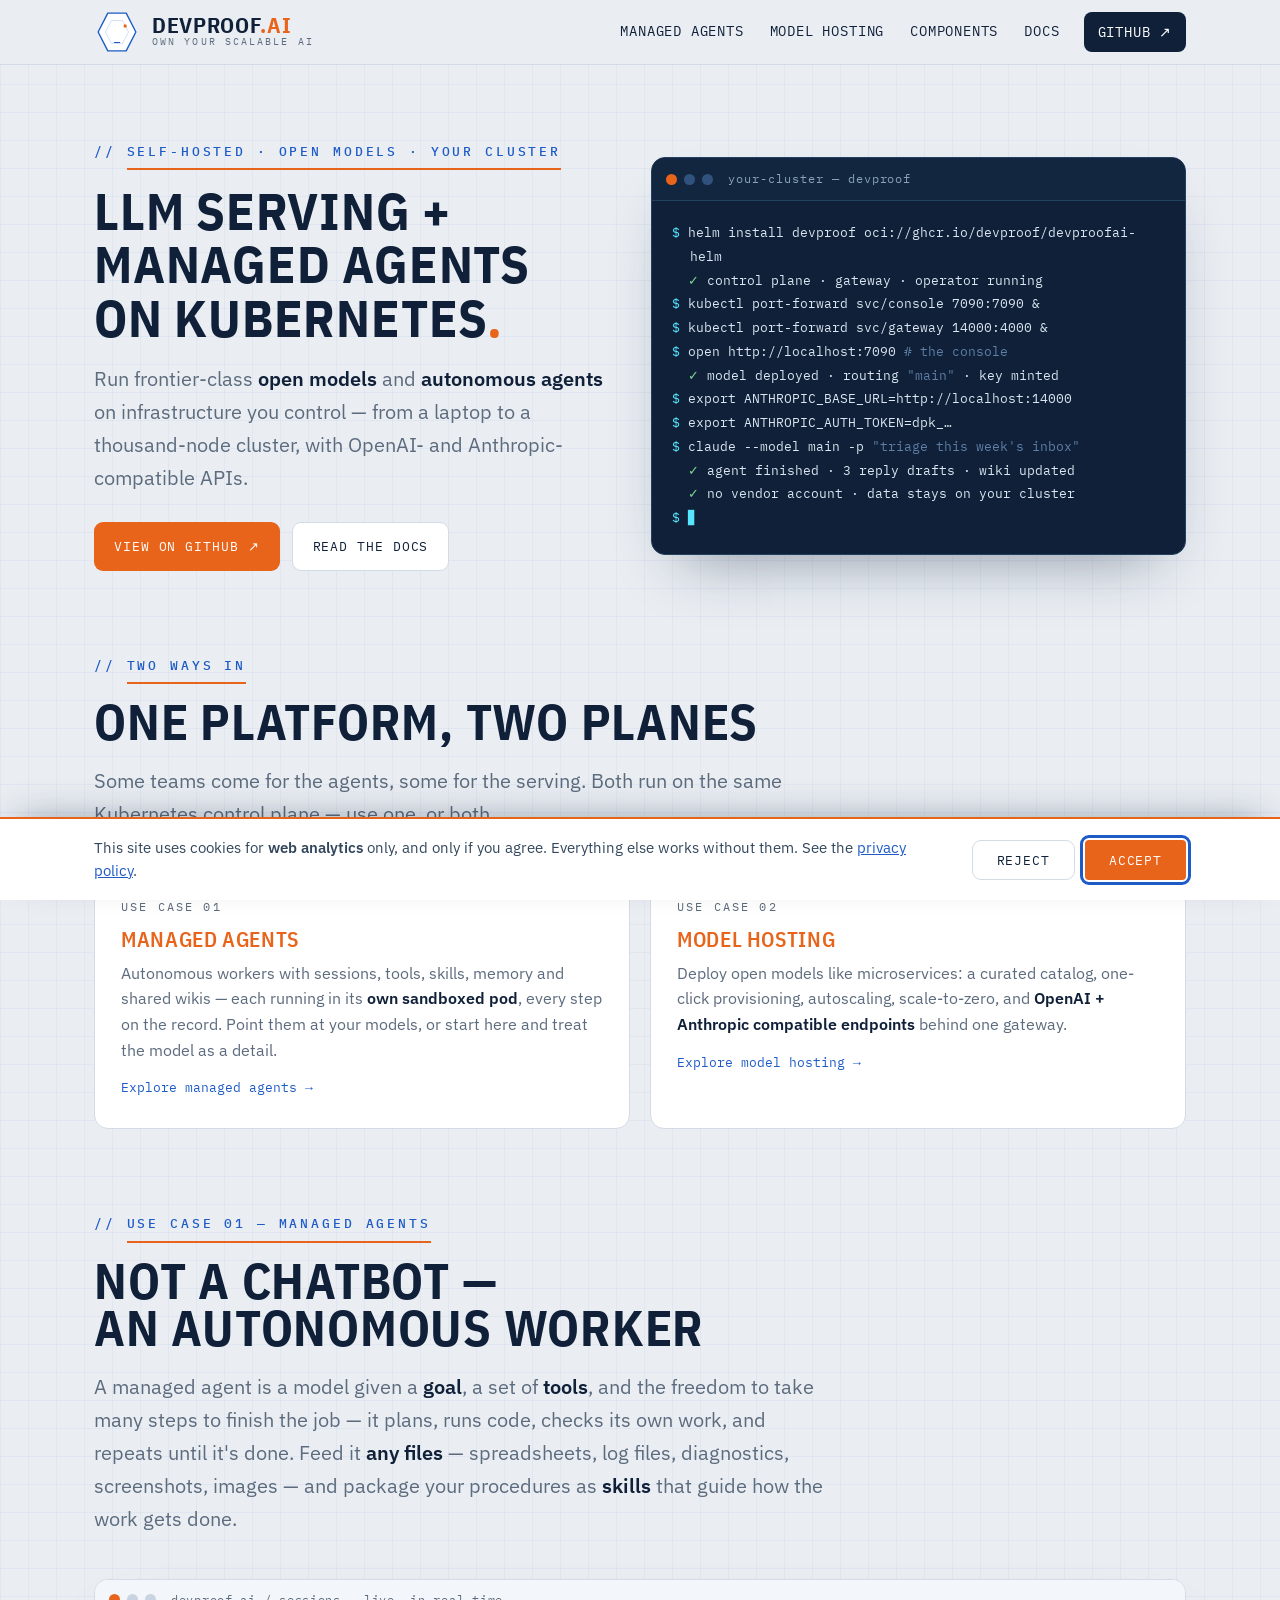
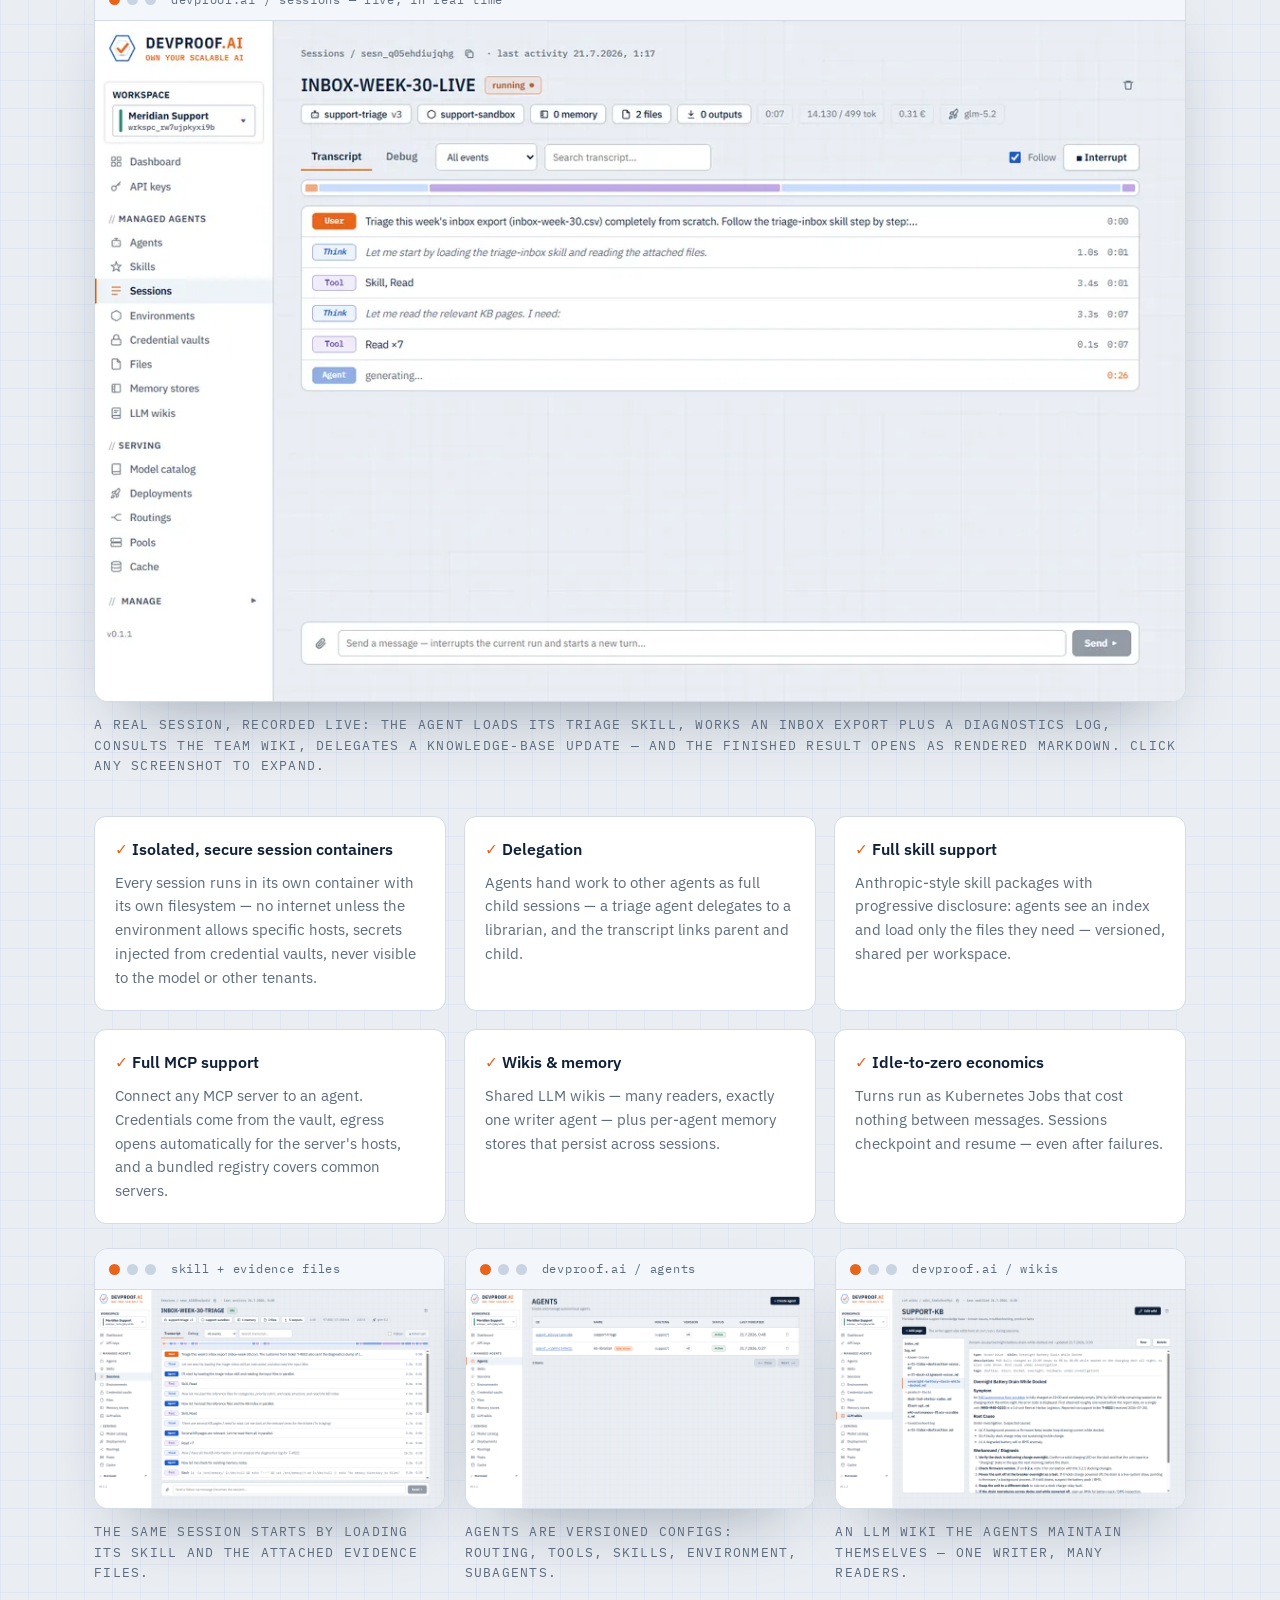
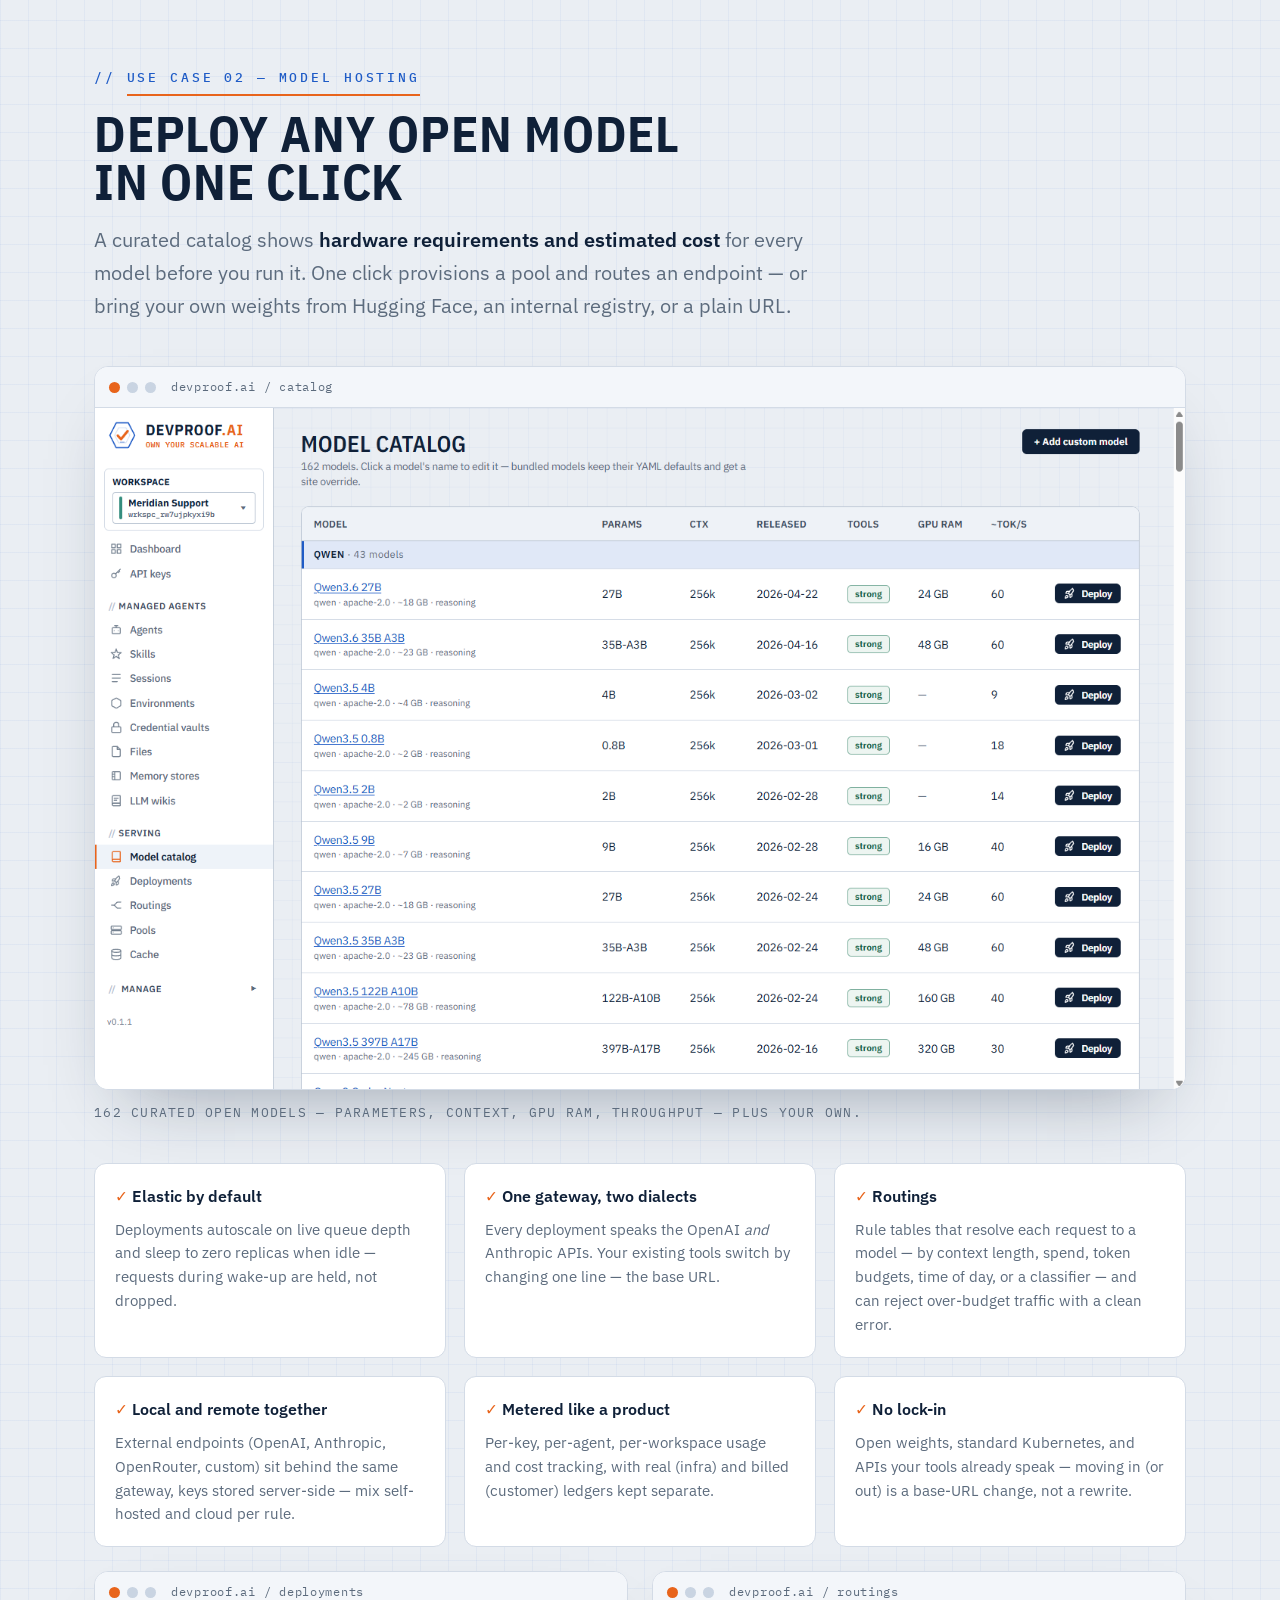
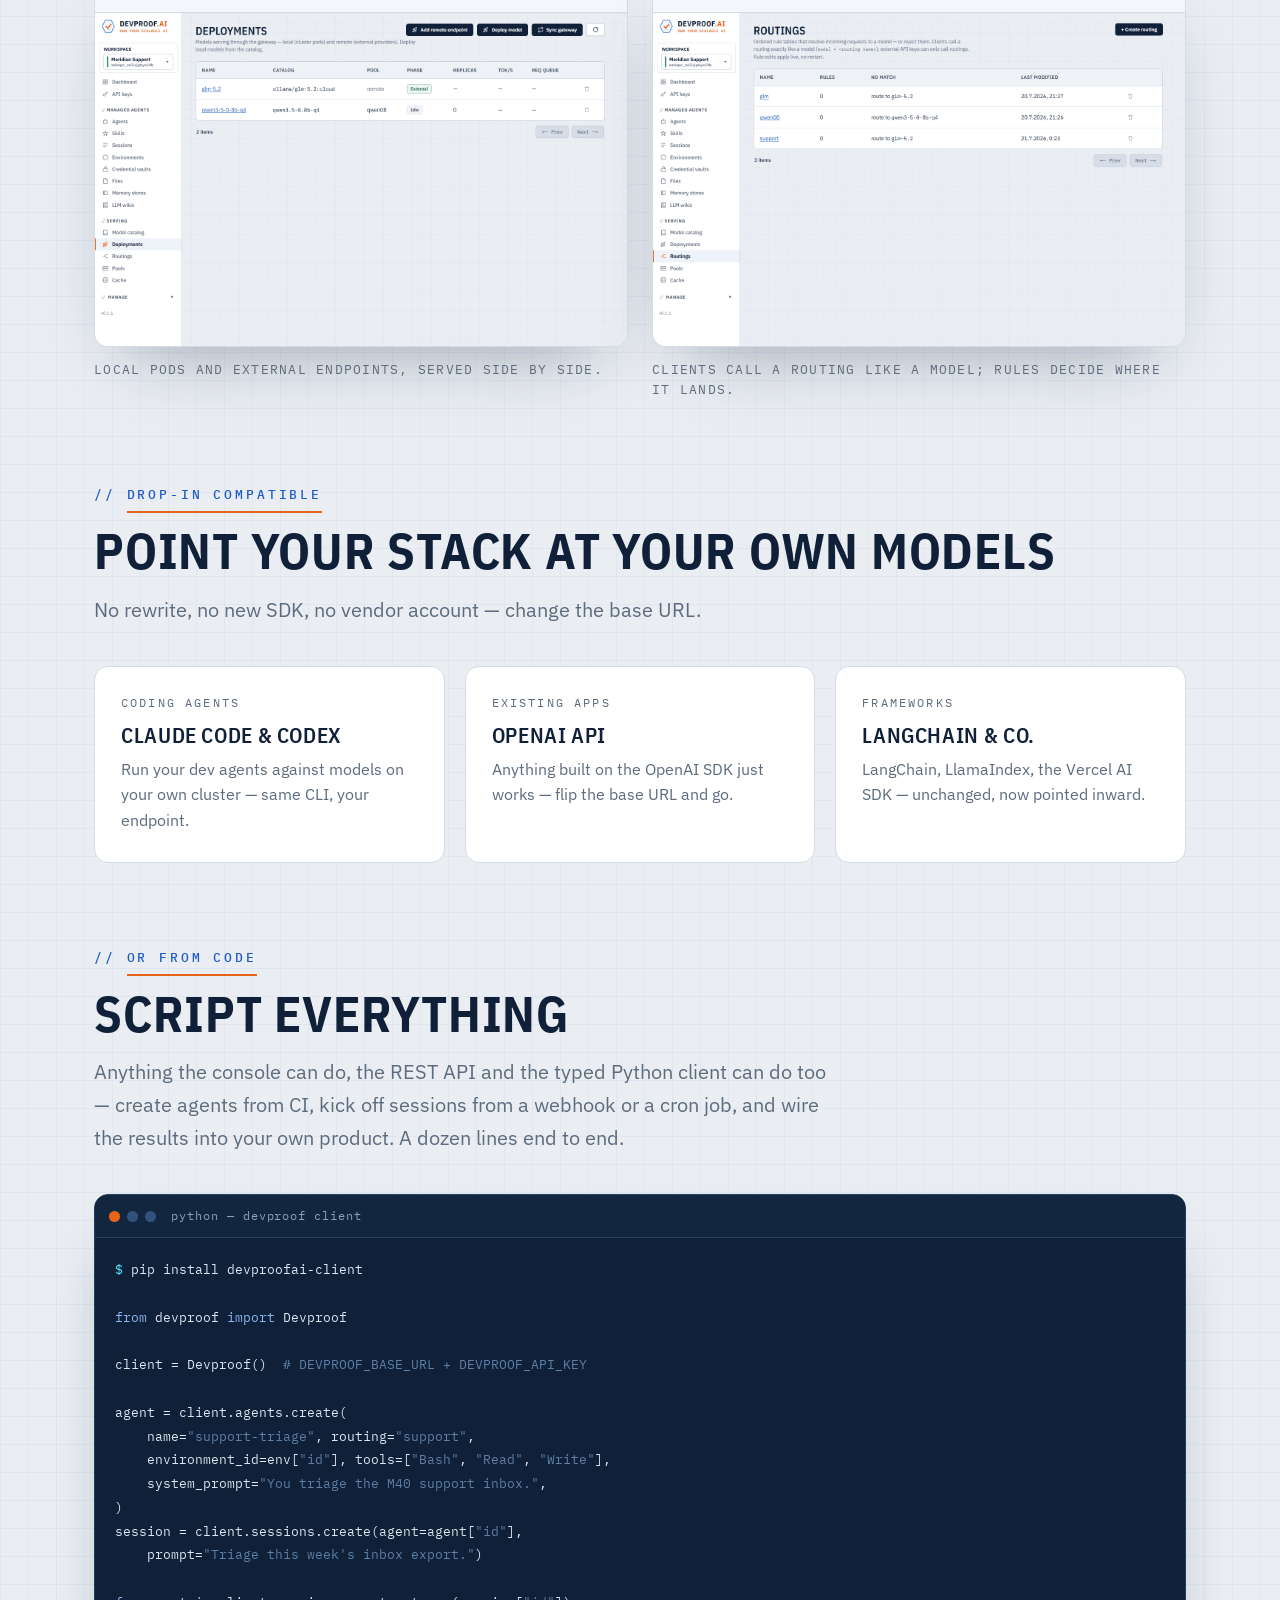
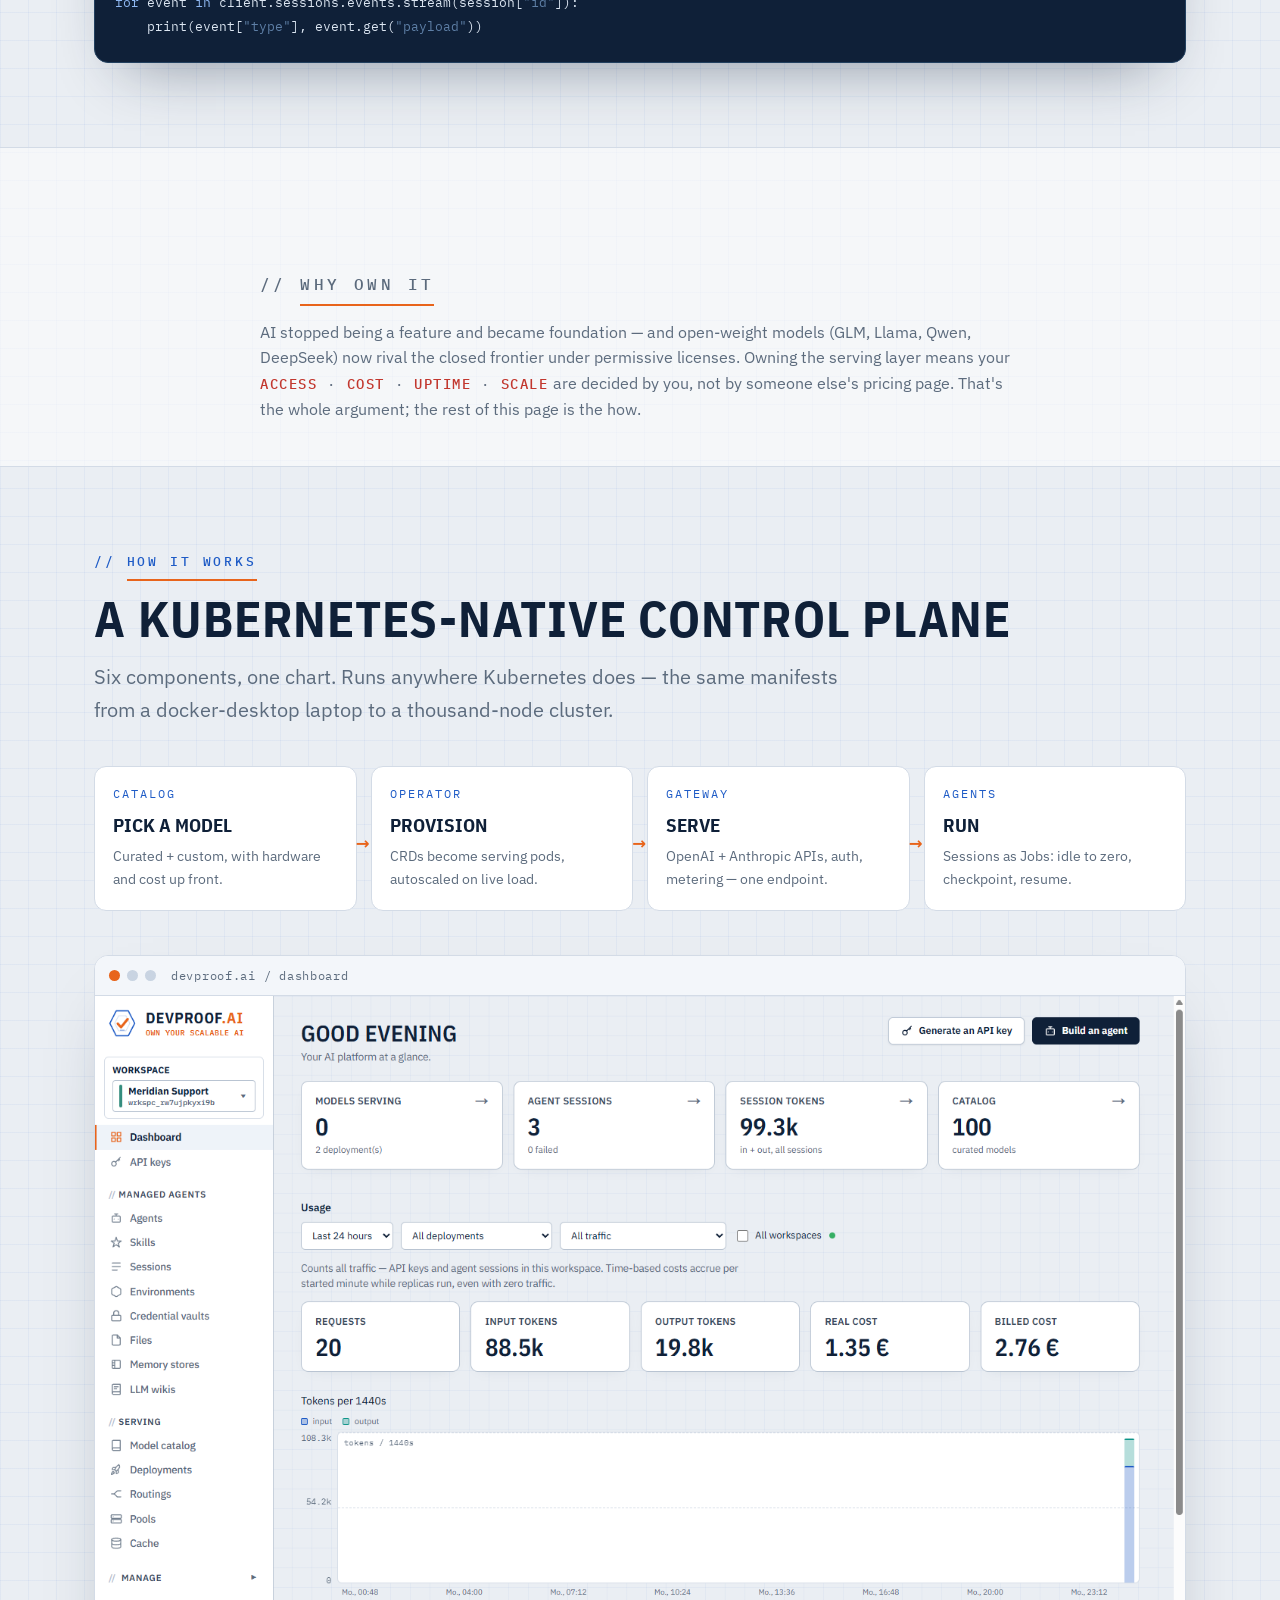
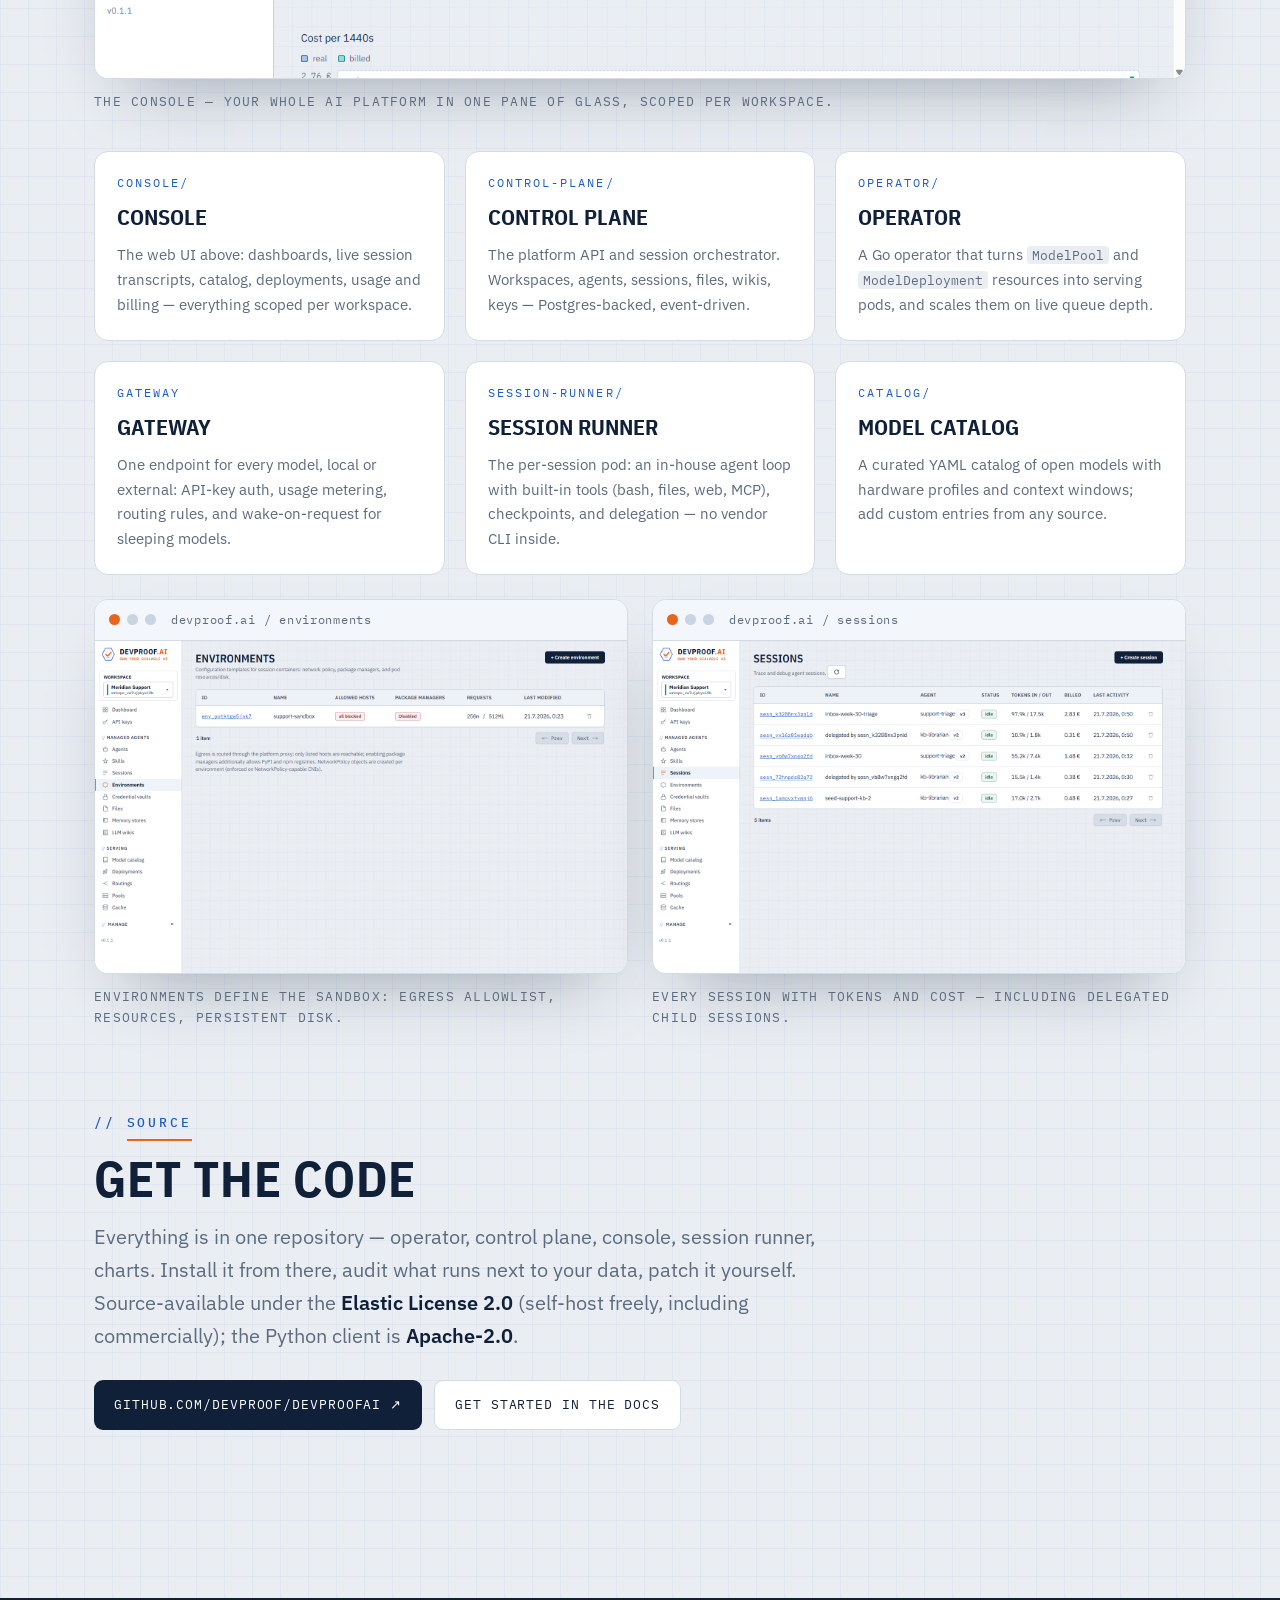
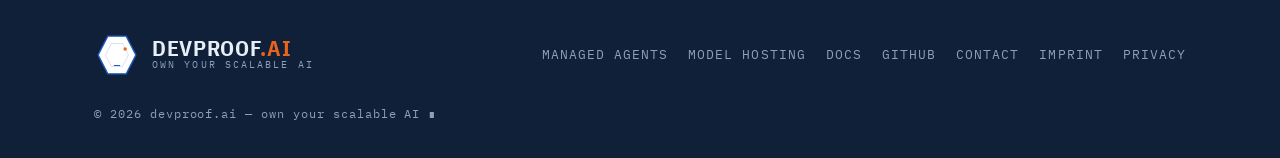
==== index.html @ 3c612443 "Initial import: devproof.ai static site Landing page, docs, contact form, legal pages and self-hoste" ====
<!doctype html>
<html lang="en">
<head>
<meta charset="utf-8">
<meta name="viewport" content="width=device-width,initial-scale=1">
<title>DEVPROOF.AI — Own your scalable AI</title>
<meta name="description" content="Self-hosted LLM serving and managed agents on Kubernetes. Run open models and autonomous agents on infrastructure you control.">
<link rel="stylesheet" href="assets/fonts.css">
<link rel="stylesheet" href="assets/site.css">
<link rel="icon" type="image/svg+xml" href="assets/mark.svg">
</head>
<body>

<!-- proofmark symbol: hexagon (scalable infra) + checkmark ending in the Q.E.D. tombstone + terminal cursor -->
<svg width="0" height="0" style="position:absolute" aria-hidden="true">
  <defs>
    <symbol id="mark" viewBox="0 0 100 100">
      <style>
        #mark .check{stroke-dasharray:66;stroke-dashoffset:66;animation:mkdraw 4s ease-in-out infinite}
        #mark .qed{transform-box:fill-box;transform-origin:center;animation:mkpop 4s ease-in-out infinite}
        #mark .cursor{animation:mkblink 1.1s steps(1) infinite}
        @keyframes mkdraw{0%{stroke-dashoffset:66}22%{stroke-dashoffset:0}84%{stroke-dashoffset:0}100%{stroke-dashoffset:66}}
        @keyframes mkpop{0%,22%{opacity:0;transform:scale(.2)}32%{opacity:1;transform:scale(1)}84%{opacity:1}94%,100%{opacity:0}}
        @keyframes mkblink{0%,55%{opacity:1}56%,100%{opacity:0}}
        @media (prefers-reduced-motion:reduce){#mark *{animation:none!important}
          #mark .check{stroke-dashoffset:0}#mark .qed{opacity:1;transform:none}#mark .cursor{opacity:1}}
      </style>
      <polygon points="30,9 70,9 91,50 70,91 30,91 9,50" fill="#fff" stroke="#1E5BC6" stroke-width="3" stroke-linejoin="round"/>
      <polygon points="38,25 62,25 75,50 62,75 38,75 25,50" fill="none" stroke="#1E5BC6" stroke-width="1.3" stroke-linejoin="round" opacity=".3"/>
      <path class="check" d="M35,51 L46,63 L67,37" fill="none" stroke="#E8641B" stroke-width="7.5" stroke-linecap="round" stroke-linejoin="round"/>
      <rect class="qed" x="64.5" y="33.5" width="6.5" height="6.5" rx="1.2" fill="#E8641B"/>
      <rect class="cursor" x="43" y="71.5" width="14" height="2.6" rx="1.3" fill="#1E5BC6"/>
    </symbol>
  </defs>
</svg>

<header class="site-head">
  <div class="wrap">
    <a class="lockup" href="#top">
      <svg aria-hidden="true"><use href="#mark"/></svg>
      <span>
        <span class="lk-word">DEVPROOF<span class="ai">.AI</span></span>
        <span class="lk-tag">Own your scalable AI</span>
      </span>
    </a>
    <nav class="site-nav" aria-label="Main">
      <a href="#agents">Managed agents</a>
      <a href="#hosting">Model hosting</a>
      <a href="#components">Components</a>
      <a href="docs/index.html">Docs</a>
      <a class="gh" href="https://github.com/devproof/devproofai">GitHub ↗</a>
    </nav>
  </div>
</header>

<main id="top">

  <!-- ── HERO ── -->
  <section class="hero">
    <div class="wrap hero-grid">
      <div>
        <p class="eyebrow"><span class="eyebrow-line">Self-hosted · Open models · Your cluster</span></p>
        <h1 class="hero-h">LLM serving +<br>managed agents<br>on Kubernetes<span class="dot">.</span></h1>
        <p class="lead">Run frontier-class <b>open models</b> and <b>autonomous agents</b> on
          infrastructure you control — from a laptop to a thousand-node cluster,
          with OpenAI- and Anthropic-compatible APIs.</p>
        <div class="btnrow">
          <a class="btn" href="https://github.com/devproof/devproofai">View on GitHub ↗</a>
          <a class="btn ghost" href="docs/index.html">Read the docs</a>
        </div>
      </div>
      <div class="term" aria-label="Terminal demo">
        <div class="term-bar"><i></i><i></i><i></i><span>your-cluster — devproof</span></div>
        <div class="term-body">
<span class="ln"><span class="p">$</span> helm install devproof oci://ghcr.io/devproof/devproofai-helm</span>
<span class="ln"><span class="ok">  ✓</span> control plane · gateway · operator running</span>
<span class="ln"><span class="p">$</span> kubectl port-forward svc/console 7090:7090 &amp;</span>
<span class="ln"><span class="p">$</span> kubectl port-forward svc/gateway 14000:4000 &amp;</span>
<span class="ln"><span class="p">$</span> open http://localhost:7090 <span class="c"># the console</span></span>
<span class="ln"><span class="ok">  ✓</span> model deployed · routing <span class="c">"main"</span> · key minted</span>
<span class="ln"><span class="p">$</span> export ANTHROPIC_BASE_URL=http://localhost:14000</span>
<span class="ln"><span class="p">$</span> export ANTHROPIC_AUTH_TOKEN=dpk_…</span>
<span class="ln"><span class="p">$</span> claude --model main -p <span class="c">"triage this week's inbox"</span></span>
<span class="ln"><span class="ok">  ✓</span> agent finished · 3 reply drafts · wiki updated</span>
<span class="ln"><span class="ok">  ✓</span> no vendor account · data stays on your cluster</span>
<span class="ln"><span class="p">$</span> <span class="caret">▋</span></span>
        </div>
      </div>
    </div>
  </section>

  <!-- ── USE CASES ── -->
  <section id="use-cases">
    <div class="wrap">
      <p class="eyebrow"><span class="eyebrow-line">Two ways in</span></p>
      <h2 class="sec-head">One platform, two planes</h2>
      <p class="lead">Some teams come for the agents, some for the serving. Both run on the
        same Kubernetes control plane — use one, or both.</p>
      <div class="cards2">
        <a class="card" href="#agents">
          <div class="k">Use case 01</div>
          <h3><span class="accent">Managed agents</span></h3>
          <p>Autonomous workers with sessions, tools, skills, memory and shared wikis —
            each running in its <b>own sandboxed pod</b>, every step on the record.
            Point them at your models, or start here and treat the model as a detail.</p>
          <span class="go">Explore managed agents →</span>
        </a>
        <a class="card" href="#hosting">
          <div class="k">Use case 02</div>
          <h3><span class="accent">Model hosting</span></h3>
          <p>Deploy open models like microservices: a curated catalog, one-click
            provisioning, autoscaling, scale-to-zero, and <b>OpenAI + Anthropic
            compatible endpoints</b> behind one gateway.</p>
          <span class="go">Explore model hosting →</span>
        </a>
      </div>
    </div>
  </section>

  <!-- ── MANAGED AGENTS ── -->
  <section id="agents">
    <div class="wrap">
      <p class="eyebrow"><span class="eyebrow-line">Use case 01 — Managed agents</span></p>
      <h2 class="sec-head">Not a chatbot —<br>an autonomous worker</h2>
      <p class="lead">A managed agent is a model given a <b>goal</b>, a set of <b>tools</b>, and the
        freedom to take many steps to finish the job — it plans, runs code, checks its
        own work, and repeats until it's done. Feed it <b>any files</b> — spreadsheets,
        log files, diagnostics, screenshots, images — and package your procedures as
        <b>skills</b> that guide how the work gets done.</p>

      <div class="shot-block">
        <div class="browser">
          <div class="browser-bar"><i></i><i></i><i></i><span>devproof.ai / sessions — live, in real time</span></div>
          <img src="assets/img/console-session-live.webp" alt="A live agent session recorded in real time: the transcript grows with thinking and tool calls, tokens and cost tick up, the agent delegates to a second agent, and the final result opens as rendered markdown." loading="lazy">
        </div>
        <p class="shot-cap">A real session, recorded live: the agent loads its triage skill, works an inbox
          export plus a diagnostics log, consults the team wiki, delegates a knowledge-base
          update — and the finished result opens as rendered markdown. Click any screenshot to expand.</p>
      </div>

      <div class="feat">
        <div class="f"><h4>Isolated, secure session containers</h4>
          <p>Every session runs in its own container with its own filesystem — no
            internet unless the environment allows specific hosts, secrets injected from
            credential vaults, never visible to the model or other tenants.</p></div>
        <div class="f"><h4>Delegation</h4>
          <p>Agents hand work to other agents as full child sessions — a triage agent
            delegates to a librarian, and the transcript links parent and child.</p></div>
        <div class="f"><h4>Full skill support</h4>
          <p>Anthropic-style skill packages with progressive disclosure: agents see an
            index and load only the files they need — versioned, shared per workspace.</p></div>
        <div class="f"><h4>Full MCP support</h4>
          <p>Connect any MCP server to an agent. Credentials come from the vault,
            egress opens automatically for the server's hosts, and a bundled registry
            covers common servers.</p></div>
        <div class="f"><h4>Wikis &amp; memory</h4>
          <p>Shared LLM wikis — many readers, exactly one writer agent — plus per-agent
            memory stores that persist across sessions.</p></div>
        <div class="f"><h4>Idle-to-zero economics</h4>
          <p>Turns run as Kubernetes Jobs that cost nothing between messages. Sessions
            checkpoint and resume — even after failures.</p></div>
      </div>

      <div class="shot-trio">
        <figure style="margin:0">
          <div class="browser">
            <div class="browser-bar"><i></i><i></i><i></i><span>skill + evidence files</span></div>
            <img src="assets/img/console-session-skill.png" alt="Transcript start: the agent loads its triage skill and reads the attached CSV and diagnostics log in parallel." loading="lazy">
          </div>
          <p class="shot-cap">The same session starts by loading its skill and the attached evidence files.</p>
        </figure>
        <figure style="margin:0">
          <div class="browser">
            <div class="browser-bar"><i></i><i></i><i></i><span>devproof.ai / agents</span></div>
            <img src="assets/img/console-agents.png" alt="The agents list: versioned agents with routing, status and a wiki-writer badge." loading="lazy">
          </div>
          <p class="shot-cap">Agents are versioned configs: routing, tools, skills, environment, subagents.</p>
        </figure>
        <figure style="margin:0">
          <div class="browser">
            <div class="browser-bar"><i></i><i></i><i></i><span>devproof.ai / wikis</span></div>
            <img src="assets/img/console-wiki.png" alt="An LLM wiki: a folder tree of markdown pages maintained by a single writer agent." loading="lazy">
          </div>
          <p class="shot-cap">An LLM wiki the agents maintain themselves — one writer, many readers.</p>
        </figure>
      </div>
    </div>
  </section>

  <!-- ── MODEL HOSTING ── -->
  <section id="hosting">
    <div class="wrap">
      <p class="eyebrow"><span class="eyebrow-line">Use case 02 — Model hosting</span></p>
      <h2 class="sec-head">Deploy any open model<br>in one click</h2>
      <p class="lead">A curated catalog shows <b>hardware requirements and estimated cost</b> for
        every model before you run it. One click provisions a pool and routes an
        endpoint — or bring your own weights from Hugging Face, an internal registry,
        or a plain URL.</p>

      <div class="shot-block">
        <div class="browser">
          <div class="browser-bar"><i></i><i></i><i></i><span>devproof.ai / catalog</span></div>
          <img src="assets/img/console-catalog.png" alt="The model catalog: 162 open models with parameters, context window, GPU RAM and estimated throughput, each with a deploy button." loading="lazy">
        </div>
        <p class="shot-cap">162 curated open models — parameters, context, GPU RAM, throughput — plus your own.</p>
      </div>

      <div class="feat">
        <div class="f"><h4>Elastic by default</h4>
          <p>Deployments autoscale on live queue depth and sleep to zero replicas when
            idle — requests during wake-up are held, not dropped.</p></div>
        <div class="f"><h4>One gateway, two dialects</h4>
          <p>Every deployment speaks the OpenAI <em>and</em> Anthropic APIs. Your existing
            tools switch by changing one line — the base URL.</p></div>
        <div class="f"><h4>Routings</h4>
          <p>Rule tables that resolve each request to a model — by context length, spend,
            token budgets, time of day, or a classifier — and can reject over-budget
            traffic with a clean error.</p></div>
        <div class="f"><h4>Local and remote together</h4>
          <p>External endpoints (OpenAI, Anthropic, OpenRouter, custom) sit behind the
            same gateway, keys stored server-side — mix self-hosted and cloud per rule.</p></div>
        <div class="f"><h4>Metered like a product</h4>
          <p>Per-key, per-agent, per-workspace usage and cost tracking, with real
            (infra) and billed (customer) ledgers kept separate.</p></div>
        <div class="f"><h4>No lock-in</h4>
          <p>Open weights, standard Kubernetes, and APIs your tools already speak —
            moving in (or out) is a base-URL change, not a rewrite.</p></div>
      </div>

      <div class="shot-pair">
        <figure style="margin:0">
          <div class="browser">
            <div class="browser-bar"><i></i><i></i><i></i><span>devproof.ai / deployments</span></div>
            <img src="assets/img/console-deployments.png" alt="Deployments list: a local model and an external endpoint served side by side through the gateway." loading="lazy">
          </div>
          <p class="shot-cap">Local pods and external endpoints, served side by side.</p>
        </figure>
        <figure style="margin:0">
          <div class="browser">
            <div class="browser-bar"><i></i><i></i><i></i><span>devproof.ai / routings</span></div>
            <img src="assets/img/console-routings.png" alt="Routings: named rule tables that resolve client requests to deployments." loading="lazy">
          </div>
          <p class="shot-cap">Clients call a routing like a model; rules decide where it lands.</p>
        </figure>
      </div>
    </div>
  </section>

  <!-- ── DROP-IN ── -->
  <section id="compat">
    <div class="wrap">
      <p class="eyebrow"><span class="eyebrow-line">Drop-in compatible</span></p>
      <h2 class="sec-head">Point your stack at your own models</h2>
      <p class="lead">No rewrite, no new SDK, no vendor account — change the base URL.</p>
      <div class="cards3">
        <div class="card"><div class="k">Coding agents</div><h3>Claude Code &amp; Codex</h3>
          <p>Run your dev agents against models on your own cluster — same CLI, your endpoint.</p></div>
        <div class="card"><div class="k">Existing apps</div><h3>OpenAI API</h3>
          <p>Anything built on the OpenAI SDK just works — flip the base URL and go.</p></div>
        <div class="card"><div class="k">Frameworks</div><h3>LangChain &amp; co.</h3>
          <p>LangChain, LlamaIndex, the Vercel AI SDK — unchanged, now pointed inward.</p></div>
      </div>
    </div>
  </section>

  <!-- ── PYTHON CLIENT ── -->
  <section id="python">
    <div class="wrap">
      <p class="eyebrow"><span class="eyebrow-line">Or from code</span></p>
      <h2 class="sec-head">Script everything</h2>
      <p class="lead">Anything the console can do, the REST API and the typed Python client
        can do too — create agents from CI, kick off sessions from a webhook or a cron
        job, and wire the results into your own product. A dozen lines end to end.</p>
      <div class="term" style="margin-top:40px">
        <div class="term-bar"><i></i><i></i><i></i><span>python — devproof client</span></div>
        <div class="term-body code-body">
<span class="ln"><span class="p">$</span> pip install devproofai-client</span>
<span class="ln">&nbsp;</span>
<span class="ln"><span class="kw">from</span> devproof <span class="kw">import</span> Devproof</span>
<span class="ln">&nbsp;</span>
<span class="ln">client = Devproof()  <span class="c"># DEVPROOF_BASE_URL + DEVPROOF_API_KEY</span></span>
<span class="ln">&nbsp;</span>
<span class="ln">agent = client.agents.create(</span>
<span class="ln">    name=<span class="c">"support-triage"</span>, routing=<span class="c">"support"</span>,</span>
<span class="ln">    environment_id=env[<span class="c">"id"</span>], tools=[<span class="c">"Bash"</span>, <span class="c">"Read"</span>, <span class="c">"Write"</span>],</span>
<span class="ln">    system_prompt=<span class="c">"You triage the M40 support inbox."</span>,</span>
<span class="ln">)</span>
<span class="ln">session = client.sessions.create(agent=agent[<span class="c">"id"</span>],</span>
<span class="ln">    prompt=<span class="c">"Triage this week's inbox export."</span>)</span>
<span class="ln">&nbsp;</span>
<span class="ln"><span class="kw">for</span> event <span class="kw">in</span> client.sessions.events.stream(session[<span class="c">"id"</span>]):</span>
<span class="ln">    print(event[<span class="c">"type"</span>], event.get(<span class="c">"payload"</span>))</span>
        </div>
      </div>
    </div>
  </section>

  <!-- ── WHY OWN IT (deliberately quiet) ── -->
  <section id="why" class="quiet" style="margin-top:84px">
    <div class="wrap inner">
      <p class="eyebrow"><span class="eyebrow-line">Why own it</span></p>
      <p>AI stopped being a feature and became foundation — and open-weight models
        (GLM, Llama, Qwen, DeepSeek) now rival the closed frontier under permissive
        licenses. Owning the serving layer means your
        <span class="risks"><b>access</b> · <b>cost</b> · <b>uptime</b> · <b>scale</b></span>
        are decided by you, not by someone else's pricing page. That's the whole
        argument; the rest of this page is the how.</p>
    </div>
  </section>

  <!-- ── COMPONENTS ── -->
  <section id="components">
    <div class="wrap">
      <p class="eyebrow"><span class="eyebrow-line">How it works</span></p>
      <h2 class="sec-head">A Kubernetes-native control plane</h2>
      <p class="lead">Six components, one chart. Runs anywhere Kubernetes does — the same
        manifests from a docker-desktop laptop to a thousand-node cluster.</p>

      <div class="pipe" role="list">
        <div class="step" role="listitem"><div class="k">Catalog</div><h4>Pick a model</h4><p>Curated + custom, with hardware and cost up front.</p></div>
        <div class="step" role="listitem"><div class="k">Operator</div><h4>Provision</h4><p>CRDs become serving pods, autoscaled on live load.</p></div>
        <div class="step" role="listitem"><div class="k">Gateway</div><h4>Serve</h4><p>OpenAI + Anthropic APIs, auth, metering — one endpoint.</p></div>
        <div class="step" role="listitem"><div class="k">Agents</div><h4>Run</h4><p>Sessions as Jobs: idle to zero, checkpoint, resume.</p></div>
      </div>

      <div class="shot-block">
        <div class="browser">
          <div class="browser-bar"><i></i><i></i><i></i><span>devproof.ai / dashboard</span></div>
          <img src="assets/img/console-dashboard.png" alt="The console dashboard: models serving, agent sessions, token throughput and cost for a workspace, with live usage charts." loading="lazy">
        </div>
        <p class="shot-cap">The console — your whole AI platform in one pane of glass, scoped per workspace.</p>
      </div>

      <div class="comp">
        <div class="c"><div class="k">console/</div><h4>Console</h4>
          <p>The web UI above: dashboards, live session transcripts, catalog, deployments,
            usage and billing — everything scoped per workspace.</p></div>
        <div class="c"><div class="k">control-plane/</div><h4>Control plane</h4>
          <p>The platform API and session orchestrator. Workspaces, agents, sessions,
            files, wikis, keys — Postgres-backed, event-driven.</p></div>
        <div class="c"><div class="k">operator/</div><h4>Operator</h4>
          <p>A Go operator that turns <code>ModelPool</code> and <code>ModelDeployment</code>
            resources into serving pods, and scales them on live queue depth.</p></div>
        <div class="c"><div class="k">gateway</div><h4>Gateway</h4>
          <p>One endpoint for every model, local or external: API-key auth, usage
            metering, routing rules, and wake-on-request for sleeping models.</p></div>
        <div class="c"><div class="k">session-runner/</div><h4>Session runner</h4>
          <p>The per-session pod: an in-house agent loop with built-in tools (bash,
            files, web, MCP), checkpoints, and delegation — no vendor CLI inside.</p></div>
        <div class="c"><div class="k">catalog/</div><h4>Model catalog</h4>
          <p>A curated YAML catalog of open models with hardware profiles and context
            windows; add custom entries from any source.</p></div>
      </div>

      <div class="shot-pair">
        <figure style="margin:0">
          <div class="browser">
            <div class="browser-bar"><i></i><i></i><i></i><span>devproof.ai / environments</span></div>
            <img src="assets/img/console-environments.png" alt="Environments: sandbox profiles with egress allowlists and pod resources." loading="lazy">
          </div>
          <p class="shot-cap">Environments define the sandbox: egress allowlist, resources, persistent disk.</p>
        </figure>
        <figure style="margin:0">
          <div class="browser">
            <div class="browser-bar"><i></i><i></i><i></i><span>devproof.ai / sessions</span></div>
            <img src="assets/img/console-sessions.png" alt="The sessions list with token usage and billed cost per session, including a delegated child session." loading="lazy">
          </div>
          <p class="shot-cap">Every session with tokens and cost — including delegated child sessions.</p>
        </figure>
      </div>
    </div>
  </section>

  <!-- ── OPEN SOURCE ── -->
  <section id="source">
    <div class="wrap">
      <p class="eyebrow"><span class="eyebrow-line">Source</span></p>
      <h2 class="sec-head">Get the code</h2>
      <p class="lead">Everything is in one repository — operator, control plane, console,
        session runner, charts. Install it from there, audit what runs next to your
        data, patch it yourself. Source-available under the <b>Elastic License 2.0</b>
        (self-host freely, including commercially); the Python client is <b>Apache-2.0</b>.</p>
      <div class="btnrow">
        <a class="btn dark" href="https://github.com/devproof/devproofai">github.com/devproof/devproofai ↗</a>
        <a class="btn ghost" href="docs/index.html">Get started in the docs</a>
      </div>
    </div>
  </section>

</main>

<footer class="site-foot">
  <div class="wrap">
    <a class="lockup" href="#top">
      <svg aria-hidden="true"><use href="#mark"/></svg>
      <span>
        <span class="lk-word">DEVPROOF<span class="ai">.AI</span></span>
        <span class="lk-tag">Own your scalable AI</span>
      </span>
    </a>
    <nav aria-label="Footer">
      <a href="#agents">Managed agents</a>
      <a href="#hosting">Model hosting</a>
      <a href="docs/index.html">Docs</a>
      <a href="https://github.com/devproof/devproofai">GitHub</a>
      <a href="contact.html">Contact</a>
      <a href="imprint.html">Imprint</a>
      <a href="privacy.html">Privacy</a>
    </nav>
    <div class="fine">© 2026 devproof.ai — own your scalable AI ∎</div>
  </div>
</footer>

<div class="lightbox" id="lightbox" role="dialog" aria-label="Screenshot preview"><img alt=""></div>
<script>
  const lb = document.getElementById('lightbox'), lbImg = lb.querySelector('img');
  document.querySelectorAll('.browser img').forEach((img) => {
    img.title = 'Click to expand';
    img.addEventListener('click', () => {
      lbImg.src = img.currentSrc || img.src; lbImg.alt = img.alt;
      lb.classList.add('open');
    });
  });
  lb.addEventListener('click', () => lb.classList.remove('open'));
  addEventListener('keydown', (e) => { if (e.key === 'Escape') lb.classList.remove('open'); });
</script>
<script src="assets/consent.js"></script>
</body>
</html>
---- assets/fonts.css ----
/* IBM Plex — self-hosted (SIL Open Font License 1.1). Downloaded from Google Fonts 2026-07-21; no CDN requests at runtime. */

@font-face {
  font-family: 'IBM Plex Mono';
  font-style: normal;
  font-weight: 400;
  font-display: swap;
  src: url(fonts/ibm-plex-mono-400-latin-ext.woff2) format('woff2');
  unicode-range: U+0100-02BA, U+02BD-02C5, U+02C7-02CC, U+02CE-02D7, U+02DD-02FF, U+0304, U+0308, U+0329, U+1D00-1DBF, U+1E00-1E9F, U+1EF2-1EFF, U+2020, U+20A0-20AB, U+20AD-20C0, U+2113, U+2C60-2C7F, U+A720-A7FF;
}
@font-face {
  font-family: 'IBM Plex Mono';
  font-style: normal;
  font-weight: 400;
  font-display: swap;
  src: url(fonts/ibm-plex-mono-400-latin.woff2) format('woff2');
  unicode-range: U+0000-00FF, U+0131, U+0152-0153, U+02BB-02BC, U+02C6, U+02DA, U+02DC, U+0304, U+0308, U+0329, U+2000-206F, U+20AC, U+2122, U+2191, U+2193, U+2212, U+2215, U+FEFF, U+FFFD;
}
@font-face {
  font-family: 'IBM Plex Mono';
  font-style: normal;
  font-weight: 500;
  font-display: swap;
  src: url(fonts/ibm-plex-mono-500-latin-ext.woff2) format('woff2');
  unicode-range: U+0100-02BA, U+02BD-02C5, U+02C7-02CC, U+02CE-02D7, U+02DD-02FF, U+0304, U+0308, U+0329, U+1D00-1DBF, U+1E00-1E9F, U+1EF2-1EFF, U+2020, U+20A0-20AB, U+20AD-20C0, U+2113, U+2C60-2C7F, U+A720-A7FF;
}
@font-face {
  font-family: 'IBM Plex Mono';
  font-style: normal;
  font-weight: 500;
  font-display: swap;
  src: url(fonts/ibm-plex-mono-500-latin.woff2) format('woff2');
  unicode-range: U+0000-00FF, U+0131, U+0152-0153, U+02BB-02BC, U+02C6, U+02DA, U+02DC, U+0304, U+0308, U+0329, U+2000-206F, U+20AC, U+2122, U+2191, U+2193, U+2212, U+2215, U+FEFF, U+FFFD;
}
@font-face {
  font-family: 'IBM Plex Sans';
  font-style: normal;
  font-weight: 400;
  font-display: swap;
  src: url(fonts/ibm-plex-sans-400-latin-ext.woff2) format('woff2');
  unicode-range: U+0100-02BA, U+02BD-02C5, U+02C7-02CC, U+02CE-02D7, U+02DD-02FF, U+0304, U+0308, U+0329, U+1D00-1DBF, U+1E00-1E9F, U+1EF2-1EFF, U+2020, U+20A0-20AB, U+20AD-20C0, U+2113, U+2C60-2C7F, U+A720-A7FF;
}
@font-face {
  font-family: 'IBM Plex Sans';
  font-style: normal;
  font-weight: 400;
  font-display: swap;
  src: url(fonts/ibm-plex-sans-400-latin.woff2) format('woff2');
  unicode-range: U+0000-00FF, U+0131, U+0152-0153, U+02BB-02BC, U+02C6, U+02DA, U+02DC, U+0304, U+0308, U+0329, U+2000-206F, U+20AC, U+2122, U+2191, U+2193, U+2212, U+2215, U+FEFF, U+FFFD;
}
@font-face {
  font-family: 'IBM Plex Sans';
  font-style: normal;
  font-weight: 600;
  font-display: swap;
  src: url(fonts/ibm-plex-sans-600-latin-ext.woff2) format('woff2');
  unicode-range: U+0100-02BA, U+02BD-02C5, U+02C7-02CC, U+02CE-02D7, U+02DD-02FF, U+0304, U+0308, U+0329, U+1D00-1DBF, U+1E00-1E9F, U+1EF2-1EFF, U+2020, U+20A0-20AB, U+20AD-20C0, U+2113, U+2C60-2C7F, U+A720-A7FF;
}
@font-face {
  font-family: 'IBM Plex Sans';
  font-style: normal;
  font-weight: 600;
  font-display: swap;
  src: url(fonts/ibm-plex-sans-600-latin.woff2) format('woff2');
  unicode-range: U+0000-00FF, U+0131, U+0152-0153, U+02BB-02BC, U+02C6, U+02DA, U+02DC, U+0304, U+0308, U+0329, U+2000-206F, U+20AC, U+2122, U+2191, U+2193, U+2212, U+2215, U+FEFF, U+FFFD;
}
@font-face {
  font-family: 'IBM Plex Sans Condensed';
  font-style: normal;
  font-weight: 600;
  font-display: swap;
  src: url(fonts/ibm-plex-sans-condensed-600-latin-ext.woff2) format('woff2');
  unicode-range: U+0100-02BA, U+02BD-02C5, U+02C7-02CC, U+02CE-02D7, U+02DD-02FF, U+0304, U+0308, U+0329, U+1D00-1DBF, U+1E00-1E9F, U+1EF2-1EFF, U+2020, U+20A0-20AB, U+20AD-20C0, U+2113, U+2C60-2C7F, U+A720-A7FF;
}
@font-face {
  font-family: 'IBM Plex Sans Condensed';
  font-style: normal;
  font-weight: 600;
  font-display: swap;
  src: url(fonts/ibm-plex-sans-condensed-600-latin.woff2) format('woff2');
  unicode-range: U+0000-00FF, U+0131, U+0152-0153, U+02BB-02BC, U+02C6, U+02DA, U+02DC, U+0304, U+0308, U+0329, U+2000-206F, U+20AC, U+2122, U+2191, U+2193, U+2212, U+2215, U+FEFF, U+FFFD;
}
@font-face {
  font-family: 'IBM Plex Sans Condensed';
  font-style: normal;
  font-weight: 700;
  font-display: swap;
  src: url(fonts/ibm-plex-sans-condensed-700-latin-ext.woff2) format('woff2');
  unicode-range: U+0100-02BA, U+02BD-02C5, U+02C7-02CC, U+02CE-02D7, U+02DD-02FF, U+0304, U+0308, U+0329, U+1D00-1DBF, U+1E00-1E9F, U+1EF2-1EFF, U+2020, U+20A0-20AB, U+20AD-20C0, U+2113, U+2C60-2C7F, U+A720-A7FF;
}
@font-face {
  font-family: 'IBM Plex Sans Condensed';
  font-style: normal;
  font-weight: 700;
  font-display: swap;
  src: url(fonts/ibm-plex-sans-condensed-700-latin.woff2) format('woff2');
  unicode-range: U+0000-00FF, U+0131, U+0152-0153, U+02BB-02BC, U+02C6, U+02DA, U+02DC, U+0304, U+0308, U+0329, U+2000-206F, U+20AC, U+2122, U+2191, U+2193, U+2212, U+2215, U+FEFF, U+FFFD;
}
---- assets/site.css ----
/* devproof.ai — blueprint identity. Tokens from private/brand + the pitch deck. */
:root{
  --paper:#EAEEF3; --ink:#0F2038; --blue:#1E5BC6; --cyan:#57E6FF; --orange:#E8641B;
  --muted:#5C6B7D; --line:#D3DBE6; --panel:#FFFFFF;
  --navy:#0F2038; --navy2:#12263F; --navyline:#22405F; --navymuted:#8BA1BA;
  --grid:rgba(30,91,198,.05);
  --cond:"IBM Plex Sans Condensed","Arial Narrow",system-ui,sans-serif;
  --sans:"IBM Plex Sans",system-ui,-apple-system,"Segoe UI",sans-serif;
  --mono:"IBM Plex Mono",ui-monospace,Consolas,monospace;
  --red:#C2372E;
}
*{box-sizing:border-box}
html{scroll-behavior:smooth}
@media (prefers-reduced-motion:reduce){html{scroll-behavior:auto}}
body{
  margin:0;color:var(--ink);background:var(--paper);
  font-family:var(--sans);font-size:16.5px;line-height:1.65;
  background-image:linear-gradient(var(--grid) 1px,transparent 1px),
                   linear-gradient(90deg,var(--grid) 1px,transparent 1px);
  background-size:28px 28px;
}
a{color:var(--blue)}
img{max-width:100%;display:block}
.wrap{max-width:1140px;margin:0 auto;padding:0 24px}

/* ── header ── */
.site-head{position:sticky;top:0;z-index:50;background:var(--paper);border-bottom:1px solid var(--line)}
.site-head .wrap{display:flex;align-items:center;gap:28px;height:64px}
.lockup{display:flex;align-items:center;gap:12px;text-decoration:none;color:var(--ink)}
.lockup>span{display:flex;flex-direction:column;justify-content:center}
.lockup svg{width:46px;height:46px;flex:none}
.lockup .lk-word{font-family:var(--cond);font-weight:700;font-size:22px;letter-spacing:.03em;line-height:1}
.lockup .lk-word .ai{color:var(--orange)}
.lockup .lk-tag{font-family:var(--mono);font-size:9.5px;letter-spacing:.22em;color:var(--muted);text-transform:uppercase;margin-top:-2px}
.site-nav{margin-left:auto;display:flex;align-items:center;gap:22px;flex-wrap:wrap}
.site-nav a{font-family:var(--mono);font-size:13.5px;letter-spacing:.06em;text-transform:uppercase;
  color:var(--ink);text-decoration:none;padding:6px 2px;border-bottom:2px solid transparent}
.site-nav a:hover{border-bottom-color:var(--blue)}
.site-nav a.gh{background:var(--ink);color:#fff;padding:9px 14px;border-radius:8px;border-bottom:0}
.site-nav a.gh:hover{background:var(--blue)}

/* ── type ── */
.eyebrow{font-family:var(--mono);font-size:13px;letter-spacing:.22em;text-transform:uppercase;
  color:var(--blue);margin:0 0 14px;font-weight:500}
.eyebrow::before{content:"// "}
.eyebrow-line{display:inline-block;border-bottom:2px solid var(--orange);padding-bottom:6px}
h1,h2,h3{font-family:var(--cond);text-transform:uppercase;letter-spacing:.015em;line-height:.95;margin:0}
h1{font-weight:700;font-size:clamp(44px,7.5vw,84px)}
h2{font-weight:700;font-size:clamp(30px,4.6vw,50px)}
h3{font-weight:600;font-size:21px;letter-spacing:.03em;line-height:1.15}
.lead{color:var(--muted);font-size:clamp(17px,2vw,20px);max-width:62ch;margin:18px 0 0}
.lead b,.lead strong{color:var(--ink)}
p{margin:12px 0 0}

/* ── buttons ── */
.btnrow{display:flex;gap:12px;flex-wrap:wrap;margin-top:28px}
.btn{display:inline-flex;align-items:center;gap:9px;background:var(--orange);color:#fff;text-decoration:none;
  font-family:var(--mono);font-size:13px;letter-spacing:.07em;text-transform:uppercase;
  padding:13px 20px;border-radius:9px;border:0}
.btn:hover{background:#c9530f}
.btn.ghost{background:var(--panel);color:var(--ink);border:1px solid var(--line)}
.btn.ghost:hover{border-color:var(--blue);color:var(--blue)}
.btn.dark{background:var(--ink);color:#fff}
.btn.dark:hover{background:var(--blue)}
:where(a,button,summary):focus-visible{outline:3px solid var(--blue);outline-offset:2px;border-radius:4px}

/* ── sections ── */
section{padding:84px 0 0}
section:last-of-type{padding-bottom:84px}
.sec-head{max-width:70ch}
.qed{display:flex;justify-content:flex-end;margin-top:44px}
.qed span{font-family:var(--mono);font-size:13px;color:var(--muted);letter-spacing:.14em}
.qed b{color:var(--orange);font-size:16px}

/* ── hero ── */
.hero{padding:76px 0 0}
.hero-grid{display:grid;grid-template-columns:1fr 1.05fr;gap:48px;align-items:center}
.hero .mark-row{display:flex;align-items:center;gap:16px;margin-bottom:22px}
.hero .mark-row svg{width:62px;height:62px}
.hero .mark-row .tag{font-family:var(--mono);font-size:12.5px;letter-spacing:.3em;color:var(--orange);text-transform:uppercase}
.hero h1 .dot{color:var(--orange)}
.hero-h{font-size:clamp(30px,4.2vw,52px);line-height:1.02}

/* terminal */
.term{background:var(--navy);border:1px solid var(--navyline);border-radius:14px;overflow:hidden;
  box-shadow:0 30px 60px -30px rgba(15,32,56,.45)}
.term-bar{display:flex;align-items:center;gap:7px;background:var(--navy2);border-bottom:1px solid var(--navyline);padding:11px 14px}
.term-bar i{width:11px;height:11px;border-radius:50%;background:#31527d}
.term-bar i:first-child{background:var(--orange)}
.term-bar span{font-family:var(--mono);font-size:12px;color:var(--navymuted);margin-left:8px;letter-spacing:.08em}
.term-body{padding:20px 20px 24px;font-family:var(--mono);font-size:12.5px;line-height:1.9;color:#DCE6F2;overflow-x:auto}
.term-body .ln{white-space:pre-wrap;overflow-wrap:anywhere;display:block;opacity:0;animation:lnin .01s forwards;padding-left:2.2ch;text-indent:-2.2ch}
.term-body .p{color:var(--cyan)}
.term-body .c{color:#5E7FA6}
.term-body .ok{color:#7BD88F}
.term-body .qedln{color:var(--orange)}
.term-body .caret{color:var(--cyan);animation:caretblink 1.1s steps(1) infinite}
@keyframes caretblink{0%,55%{opacity:1}56%,100%{opacity:0}}
@media (prefers-reduced-motion:reduce){.term-body .caret{animation:none}}
@keyframes lnin{to{opacity:1}}
.term-body .ln:nth-child(1){animation-delay:.3s}
.term-body .ln:nth-child(2){animation-delay:1.1s}
.term-body .ln:nth-child(3){animation-delay:1.9s}
.term-body .ln:nth-child(4){animation-delay:2.7s}
.term-body .ln:nth-child(5){animation-delay:3.5s}
.term-body .ln:nth-child(6){animation-delay:4.3s}
.term-body .ln:nth-child(7){animation-delay:5.1s}
.term-body .ln:nth-child(8){animation-delay:5.9s}
.term-body .ln:nth-child(9){animation-delay:6.7s}
.term-body .ln:nth-child(10){animation-delay:7.5s}
.term-body .ln:nth-child(11){animation-delay:8.3s}
.term-body .ln:nth-child(12){animation-delay:9.1s}
.term-body .ln:nth-child(13){animation-delay:9.9s}
@media (prefers-reduced-motion:reduce){.term-body .ln{animation:none;opacity:1}}
.term-body.code-body .ln{animation:none;opacity:1}
.term-body .kw{color:#8FB8F2}

/* ── cards ── */
.cards2{display:grid;grid-template-columns:1fr 1fr;gap:20px;margin-top:40px}
.cards3{display:grid;grid-template-columns:repeat(3,1fr);gap:20px;margin-top:40px}
.card{background:var(--panel);border:1px solid var(--line);border-radius:14px;padding:26px 26px 28px;text-decoration:none;color:var(--ink)}
a.card:hover{border-color:var(--blue)}
.card .k{font-family:var(--mono);font-size:12px;letter-spacing:.18em;text-transform:uppercase;color:var(--muted);margin-bottom:10px}
.card h3 .accent{color:var(--orange)}
.card p{color:var(--muted);font-size:15.5px;margin-top:10px}
.card p b{color:var(--ink)}
.card .go{font-family:var(--mono);font-size:13px;color:var(--blue);margin-top:14px;display:inline-block}

/* screenshot frames */
.browser{background:var(--panel);border:1px solid var(--line);border-radius:14px;overflow:hidden;
  box-shadow:0 34px 70px -34px rgba(15,32,56,.38)}
.browser-bar{display:flex;align-items:center;gap:7px;background:#F3F6FA;border-bottom:1px solid var(--line);padding:10px 14px}
.browser-bar i{width:11px;height:11px;border-radius:50%;background:#C9D4E2}
.browser-bar i:first-child{background:var(--orange)}
.browser-bar span{font-family:var(--mono);font-size:12px;color:var(--muted);margin-left:8px;letter-spacing:.06em}
.shot-cap{font-family:var(--mono);font-size:12.5px;letter-spacing:.1em;text-transform:uppercase;color:var(--muted);margin-top:12px}
.shot-block{margin-top:44px}
.browser img{cursor:zoom-in}
.lightbox{position:fixed;inset:0;background:rgba(15,32,56,.88);display:none;align-items:center;justify-content:center;z-index:100;padding:28px;cursor:zoom-out}
.lightbox.open{display:flex}
.lightbox img{max-width:96vw;max-height:92vh;width:auto;height:auto;border-radius:10px;box-shadow:0 40px 90px -30px rgba(0,0,0,.8)}
.shot-pair{display:grid;grid-template-columns:1fr 1fr;gap:24px;margin-top:24px}
.shot-trio{display:grid;grid-template-columns:1fr 1fr 1fr;gap:20px;margin-top:24px}

/* feature list */
.feat{display:grid;grid-template-columns:repeat(3,1fr);gap:18px;margin-top:40px}
.feat .f{background:var(--panel);border:1px solid var(--line);border-radius:12px;padding:20px}
.feat .f h4{margin:0;font-size:15.5px;font-weight:600}
.feat .f h4::before{content:"✓ ";color:var(--orange);font-weight:700}
.feat .f p{color:var(--muted);font-size:14.5px;margin-top:8px}

/* why-own-it: deliberately quiet */
.quiet{border-top:1px solid var(--line);border-bottom:1px solid var(--line);background:rgba(255,255,255,.55)}
.quiet .inner{padding:40px 0 44px;max-width:76ch}
.quiet p{color:var(--muted);font-size:15.5px}
.quiet .risks{font-family:var(--mono);font-size:13.5px;letter-spacing:.12em;text-transform:uppercase;color:var(--muted);margin-top:12px}
.quiet .risks b{color:var(--red);font-weight:500}

/* pipeline */
.pipe{display:grid;grid-template-columns:repeat(4,1fr);gap:14px;margin-top:40px}
.pipe .step{background:var(--panel);border:1px solid var(--line);border-radius:12px;padding:18px;position:relative}
.pipe .step .k{font-family:var(--mono);font-size:11.5px;letter-spacing:.18em;color:var(--blue);text-transform:uppercase}
.pipe .step h4{font-family:var(--cond);text-transform:uppercase;font-size:19px;margin:6px 0 4px;font-weight:700}
.pipe .step p{color:var(--muted);font-size:14px;margin:0}
.pipe .step::after{content:"→";position:absolute;right:-14px;top:44%;color:var(--orange);font-weight:700;z-index:2}
.pipe .step:last-child::after{content:""}

/* component cards */
.comp{display:grid;grid-template-columns:repeat(3,1fr);gap:20px;margin-top:40px}
.comp .c{background:var(--panel);border:1px solid var(--line);border-radius:14px;padding:22px}
.comp .c .k{font-family:var(--mono);font-size:11.5px;letter-spacing:.18em;text-transform:uppercase;color:var(--blue)}
.comp .c h4{font-family:var(--cond);text-transform:uppercase;font-size:22px;margin:6px 0 0;font-weight:700}
.comp .c p{color:var(--muted);font-size:15px;margin-top:8px}
.comp .c p code{font-family:var(--mono);font-size:12.5px;background:var(--paper);padding:1px 5px;border-radius:4px}

/* dark investor band */
.band{background:var(--navy);color:#E8EEF6;border-radius:18px;padding:56px 56px 60px;margin-top:84px;
  background-image:linear-gradient(rgba(87,160,255,.05) 1px,transparent 1px),linear-gradient(90deg,rgba(87,160,255,.05) 1px,transparent 1px);
  background-size:28px 28px}
.band .eyebrow{color:var(--cyan)}
.band h2 .hot{color:var(--orange)}
.band p{color:var(--navymuted);max-width:64ch}
.band p b{color:#E8EEF6}

/* footer */
.site-foot{background:var(--navy);color:var(--navymuted);margin-top:84px}
.site-foot .wrap{display:flex;align-items:center;gap:26px;flex-wrap:wrap;padding:34px 24px}
.site-foot .lockup{color:#E8EEF6}
.site-foot .lockup .lk-tag{color:var(--navymuted)}
.site-foot nav{margin-left:auto;display:flex;gap:20px;flex-wrap:wrap}
.site-foot a{color:var(--navymuted);font-family:var(--mono);font-size:13px;letter-spacing:.08em;text-transform:uppercase;text-decoration:none}
.site-foot a:hover{color:var(--cyan)}
.site-foot .fine{width:100%;font-family:var(--mono);font-size:12px;letter-spacing:.08em}

/* ── docs layout ── */
.docs-grid{display:grid;grid-template-columns:250px 1fr;gap:56px;padding:56px 0 84px;align-items:start}
.docs-side{position:sticky;top:88px}
.docs-side .k{font-family:var(--mono);font-size:12px;letter-spacing:.18em;text-transform:uppercase;color:var(--muted);margin:18px 0 8px}
.docs-side .k:first-child{margin-top:0}
.docs-side a{display:block;color:var(--ink);text-decoration:none;font-size:14.5px;padding:5px 10px;border-left:2px solid var(--line)}
.docs-side a:hover{color:var(--blue)}
.docs-side a.on{border-left-color:var(--orange);color:var(--blue);font-weight:600}
.docs-body{min-width:0;max-width:78ch}
.docs-body h1{font-size:clamp(34px,5vw,52px)}
.docs-body h2{font-size:26px;margin-top:52px;border-top:1px solid var(--line);padding-top:26px}
.docs-body h3{margin-top:30px}
.docs-body p,.docs-body li{color:#33475C;font-size:15.5px}
.docs-body li{margin:5px 0}
.docs-body code{font-family:var(--mono);font-size:13px;background:#fff;border:1px solid var(--line);padding:1px 6px;border-radius:5px}
.docs-body pre{background:var(--navy);border:1px solid var(--navyline);border-radius:12px;padding:18px 20px;overflow-x:auto;margin:18px 0 0}
.docs-body pre code{background:none;border:0;padding:0;color:#DCE6F2;font-size:13px;line-height:1.8}
.docs-body pre .c{color:#5E7FA6}
.docs-body table{border-collapse:collapse;width:100%;margin-top:16px;background:#fff;border:1px solid var(--line);border-radius:10px;overflow:hidden}
.docs-body th,.docs-body td{border-bottom:1px solid var(--line);padding:9px 13px;text-align:left;font-size:14px}
.docs-body th{font-family:var(--mono);font-size:12px;letter-spacing:.14em;text-transform:uppercase;color:var(--muted);background:#F3F6FA}
.docs-body td code{white-space:nowrap}
.note{background:#fff;border:1px solid var(--line);border-left:3px solid var(--orange);border-radius:8px;padding:13px 16px;margin-top:18px;font-size:14.5px;color:#33475C}

/* ── cookie consent banner ── */
.consent{position:fixed;left:0;right:0;bottom:0;z-index:200;display:none;
  background:var(--panel);border-top:2px solid var(--orange);
  box-shadow:0 -12px 40px -18px rgba(15,32,56,.45)}
.consent.open{display:block}
.consent-inner{max-width:1140px;margin:0 auto;padding:18px 24px;
  display:flex;align-items:center;gap:26px;flex-wrap:wrap}
.consent-text{margin:0;flex:1 1 340px;font-size:14.5px;color:#33475C;line-height:1.55}
.consent-actions{display:flex;gap:10px;flex:none}
.consent-actions .btn{padding:11px 24px;font-size:12.5px}
@media (max-width:640px){
  .consent-inner{padding:16px 20px;gap:14px}
  .consent-actions{width:100%}
  .consent-actions .btn{flex:1;justify-content:center}
}

/* ── contact form ── */
.form{margin-top:34px;max-width:60ch}
.form .field{margin-top:20px}
.form label{display:block;font-family:var(--mono);font-size:12px;letter-spacing:.14em;
  text-transform:uppercase;color:var(--muted);margin-bottom:7px}
.form input[type=text],.form input[type=email],.form textarea{
  width:100%;background:var(--panel);border:1px solid var(--line);border-radius:9px;
  padding:12px 14px;font-family:var(--sans);font-size:15.5px;color:var(--ink)}
.form textarea{resize:vertical;min-height:120px;line-height:1.6}
.form input:focus,.form textarea:focus{outline:none;border-color:var(--blue);
  box-shadow:0 0 0 3px rgba(30,91,198,.14)}
.form ::placeholder{color:#9AA8B8}
.form .hint{display:block;margin-top:6px;font-size:13.5px;color:var(--muted)}
.form .check{display:flex;align-items:flex-start;gap:11px;margin-top:22px}
.form .check input{margin-top:3px;width:17px;height:17px;accent-color:var(--orange);flex:none}
.form .check label{font-family:var(--sans);font-size:14.5px;letter-spacing:0;
  text-transform:none;color:#33475C;margin:0;line-height:1.55}
.form button[disabled]{opacity:.6;cursor:progress}
.form-status{margin-top:16px;font-size:15px;min-height:1.4em}
.form-status.busy{color:var(--muted)}
.form-status.ok{color:#1E7A46;font-weight:600}
.form-status.err{color:var(--red);font-weight:600}

/* ── responsive ── */
@media (max-width:980px){
  .hero-grid{grid-template-columns:1fr}
  .cards3,.feat,.comp{grid-template-columns:1fr 1fr}
  .pipe{grid-template-columns:1fr 1fr}
  .pipe .step::after{content:""}
  .docs-grid{grid-template-columns:1fr}
  .docs-side{position:static}
}
@media (max-width:980px){
  .shot-trio{grid-template-columns:1fr}
}
@media (max-width:640px){
  .cards2,.cards3,.feat,.comp,.shot-pair,.pipe{grid-template-columns:1fr}
  .band{padding:36px 24px 40px}
  .site-head .wrap{height:auto;padding:12px 24px;flex-wrap:wrap}
  .site-nav{gap:14px}
}
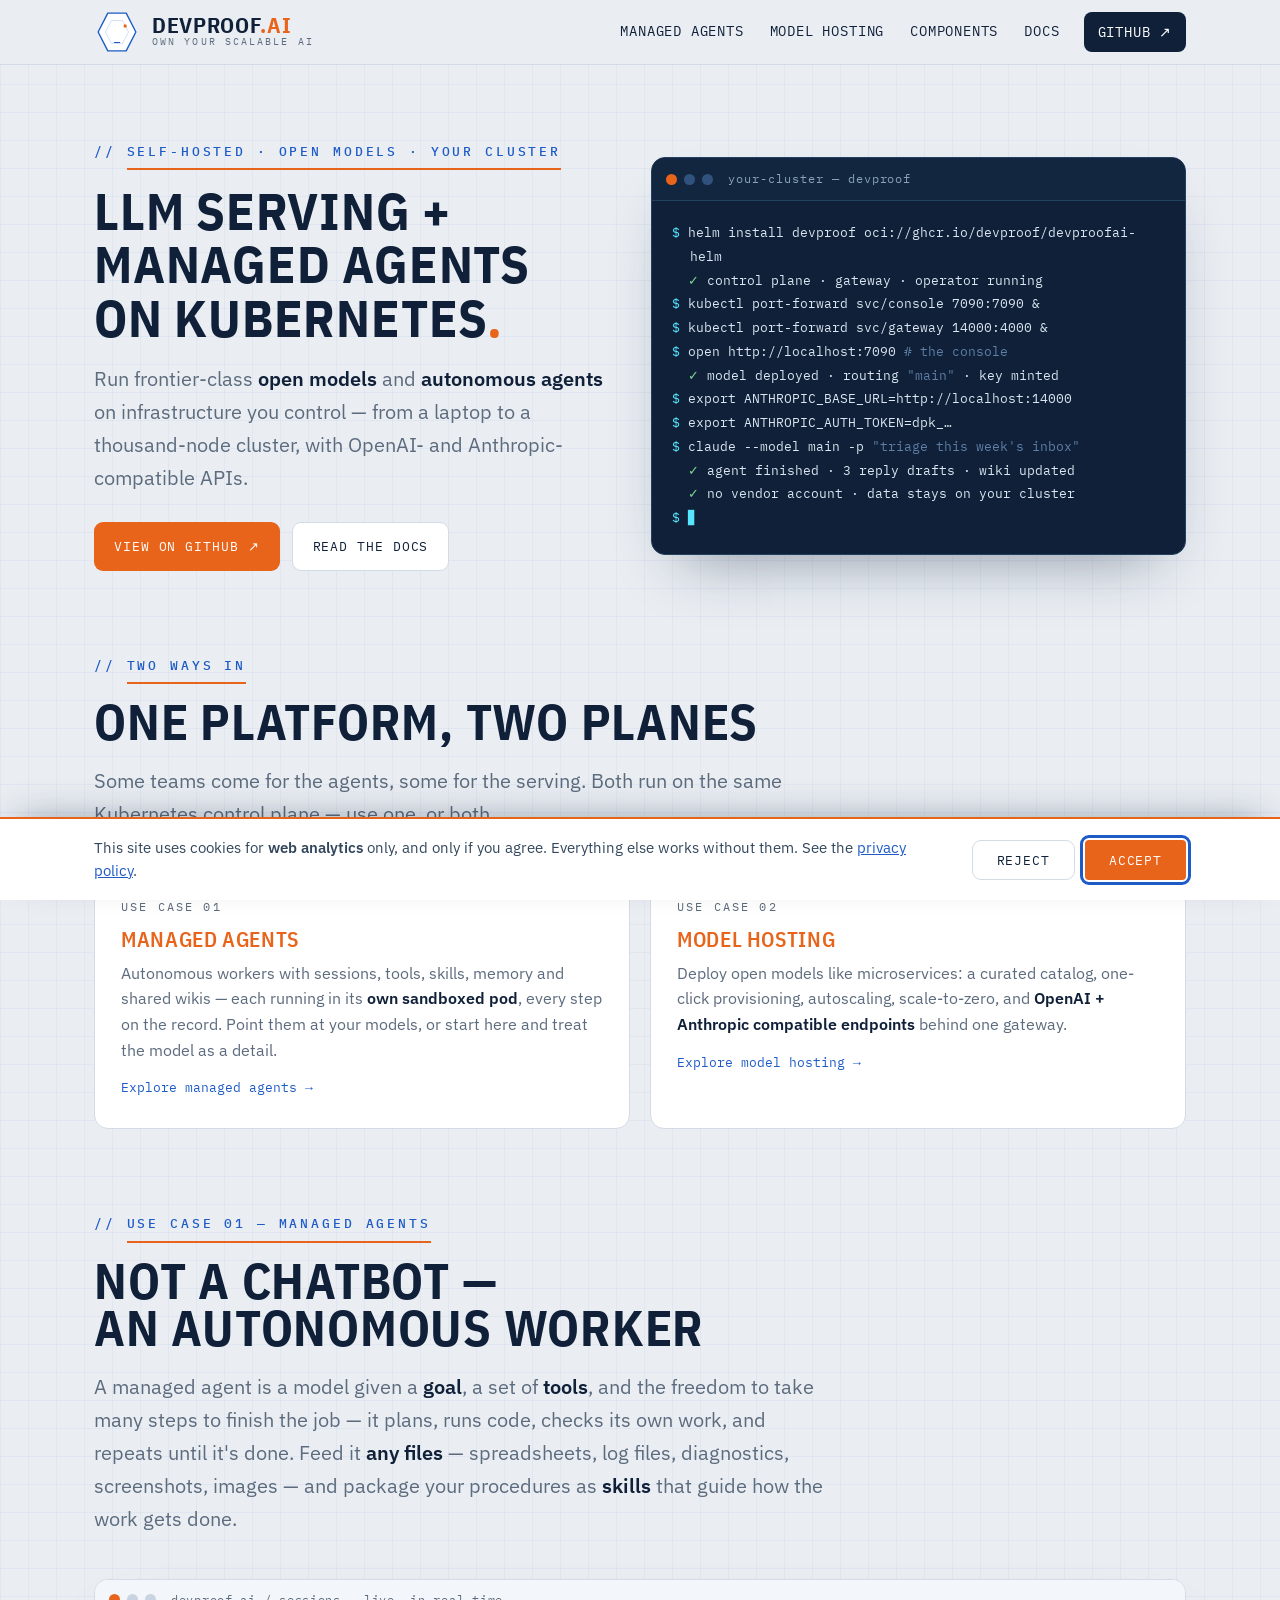
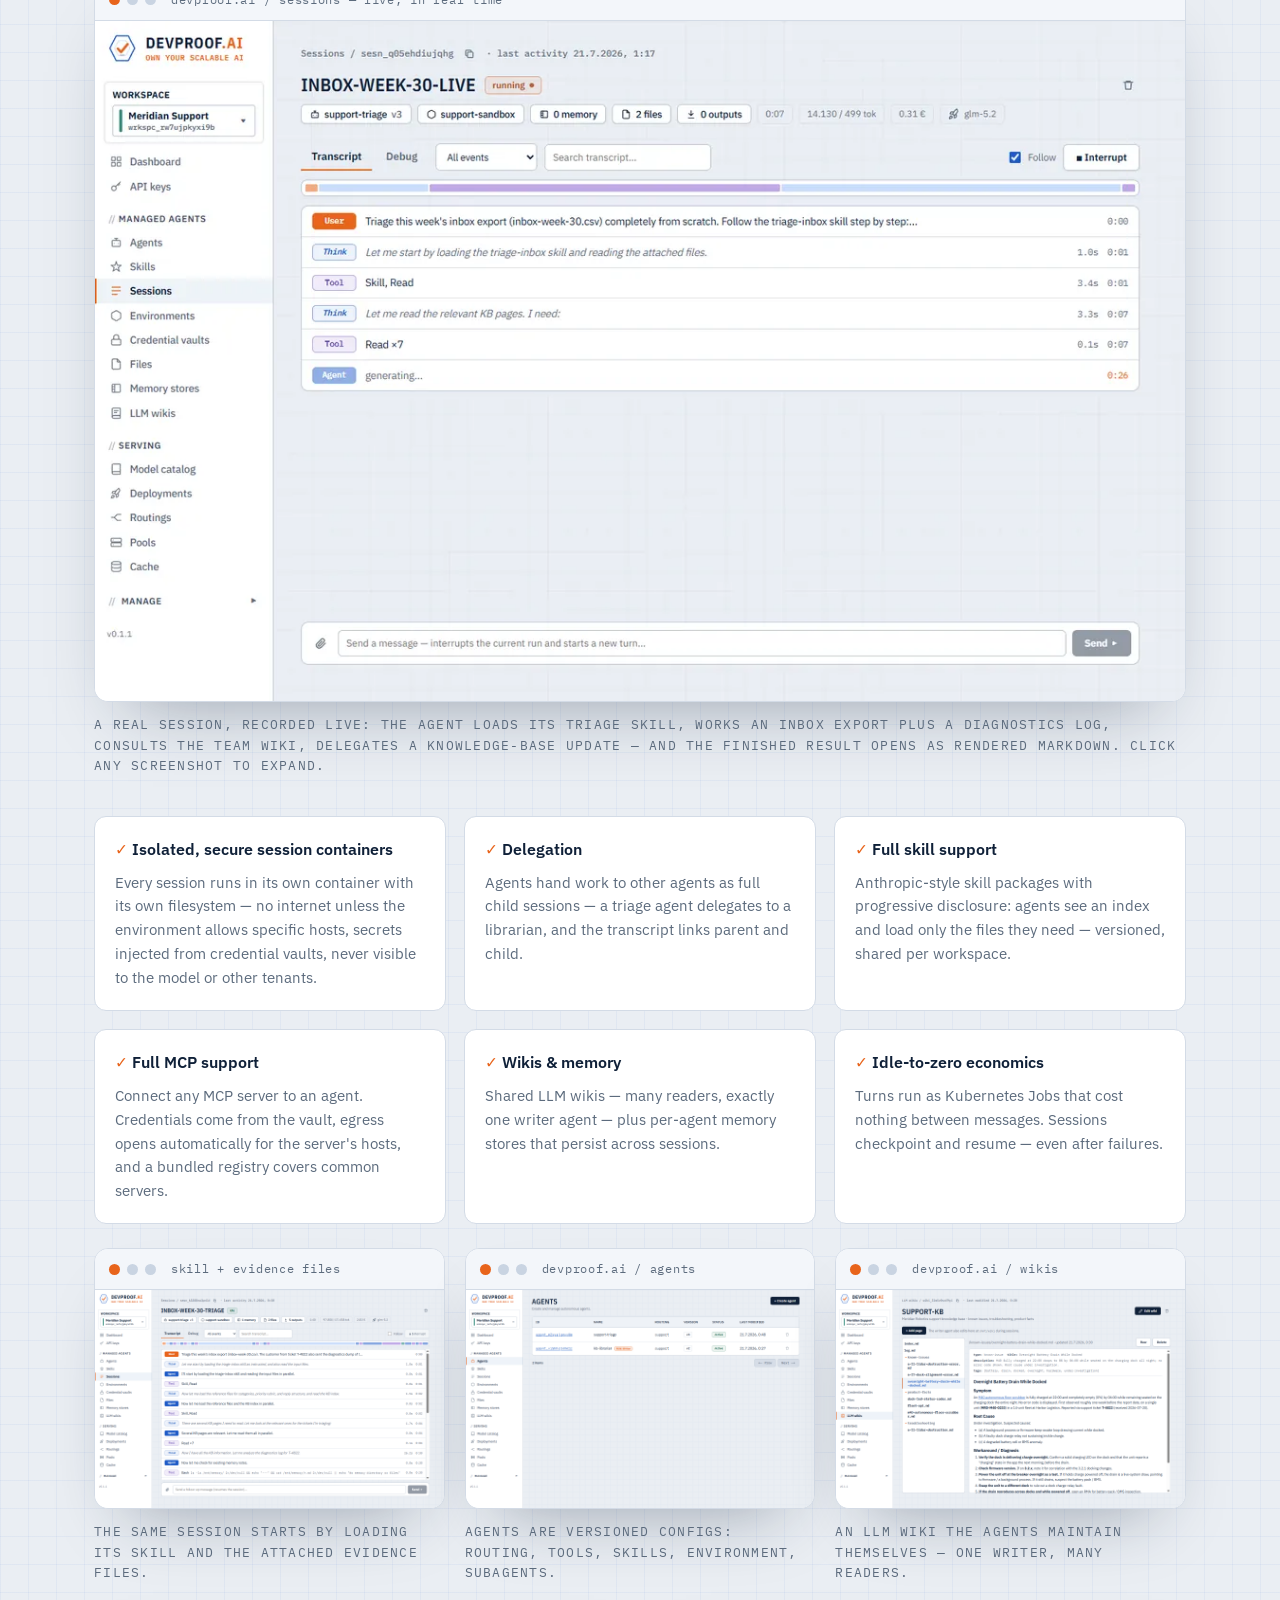
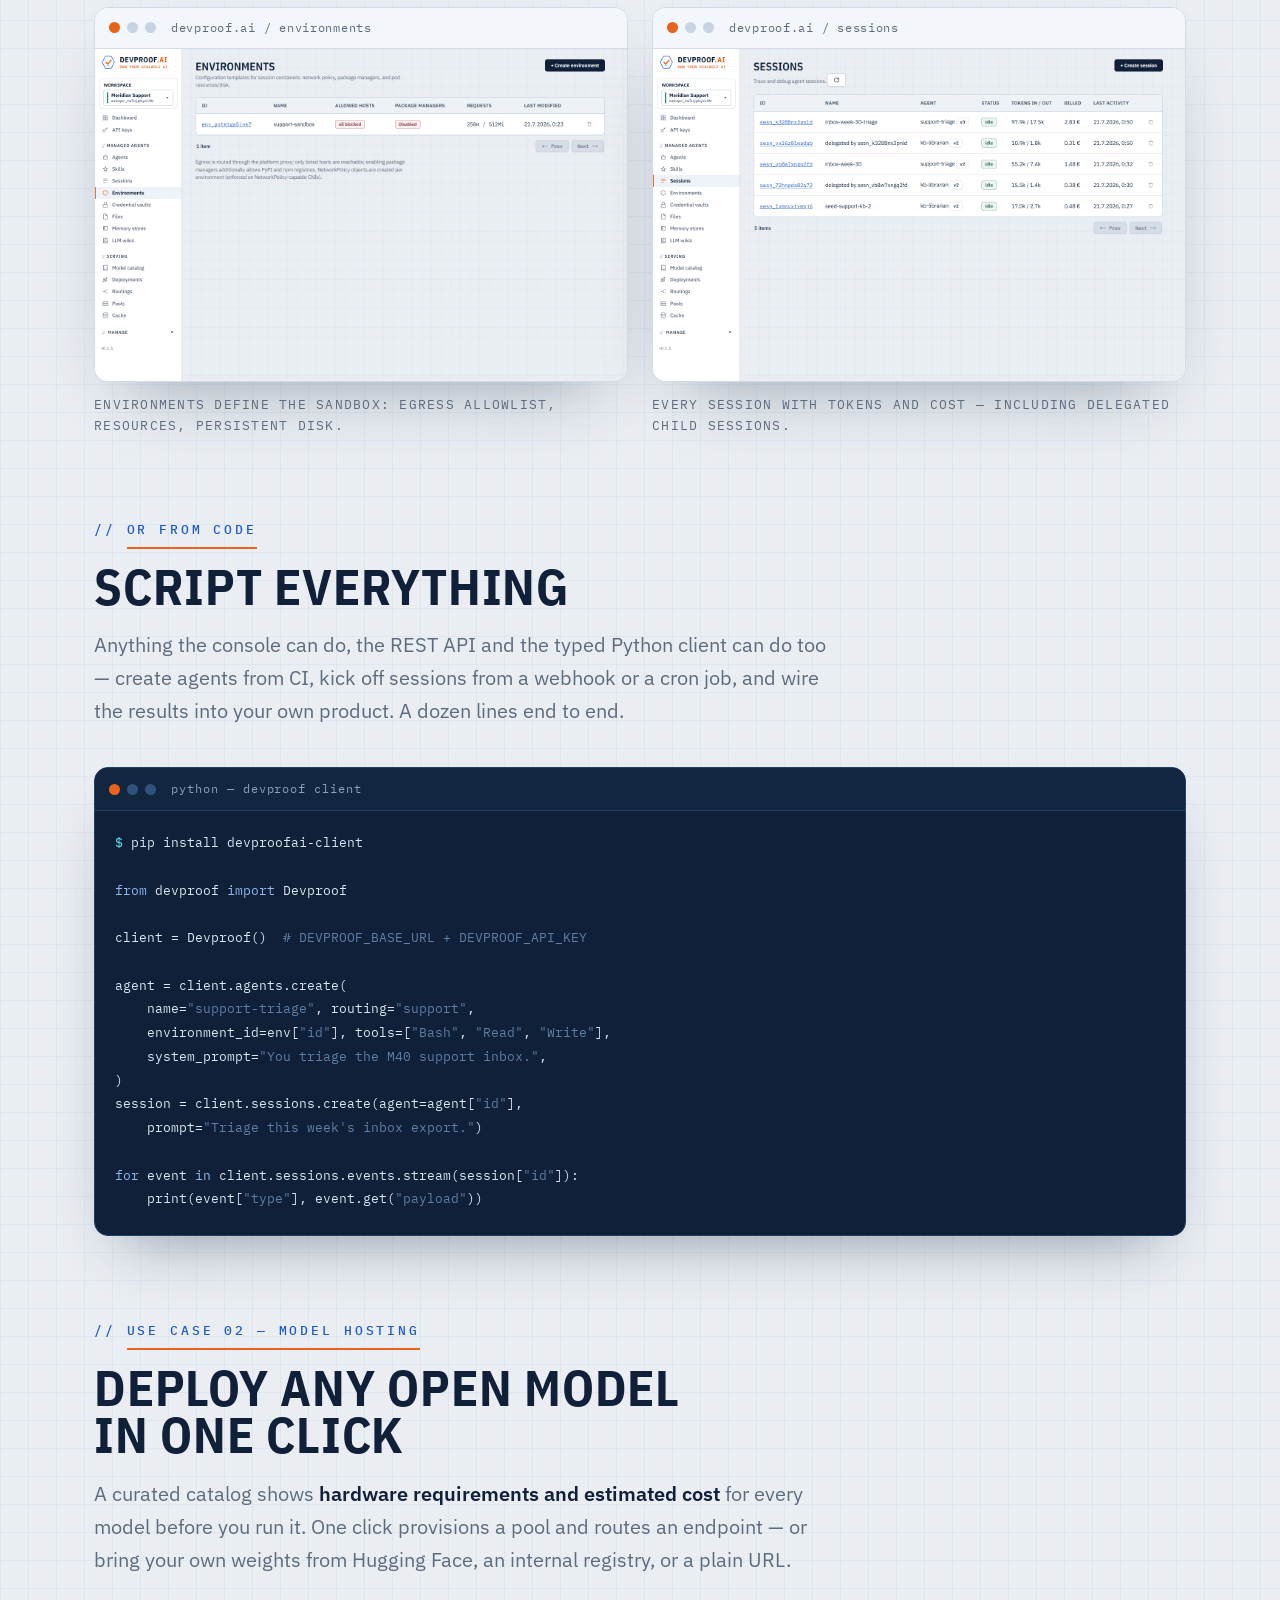
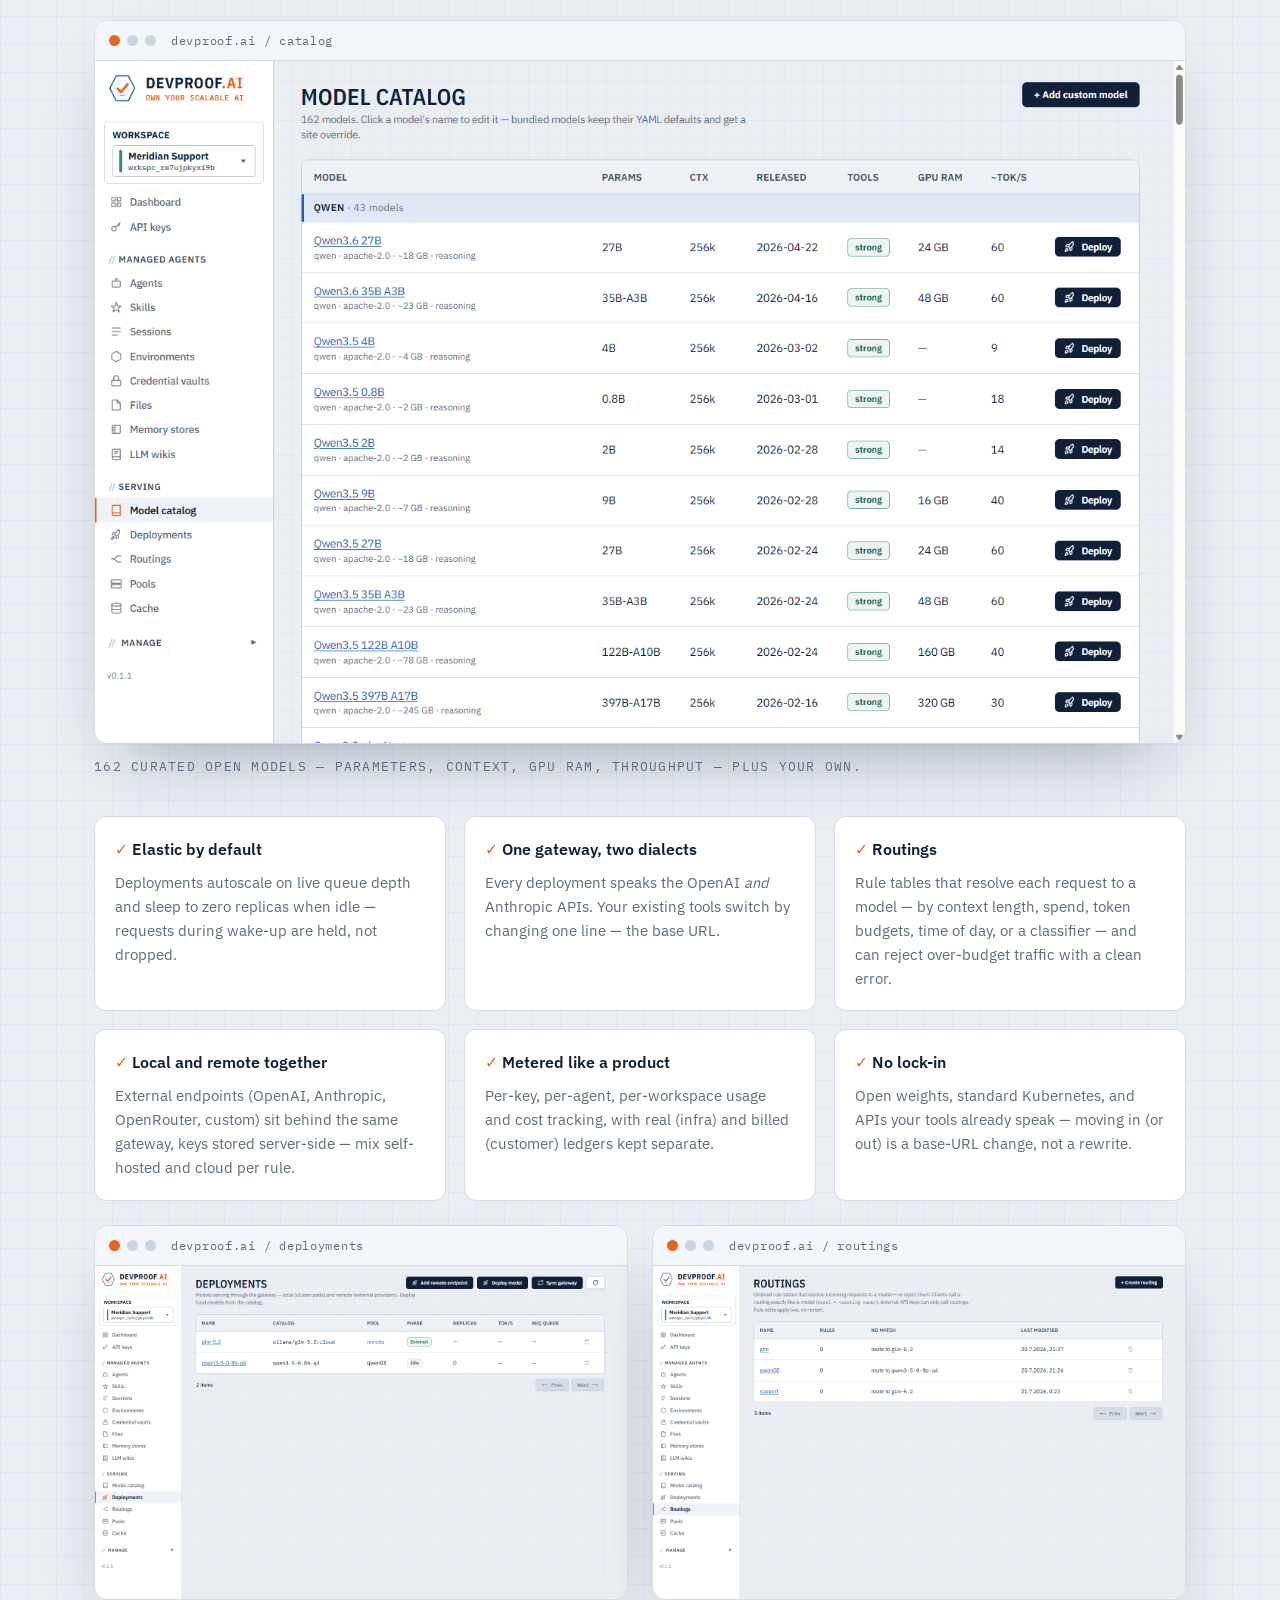
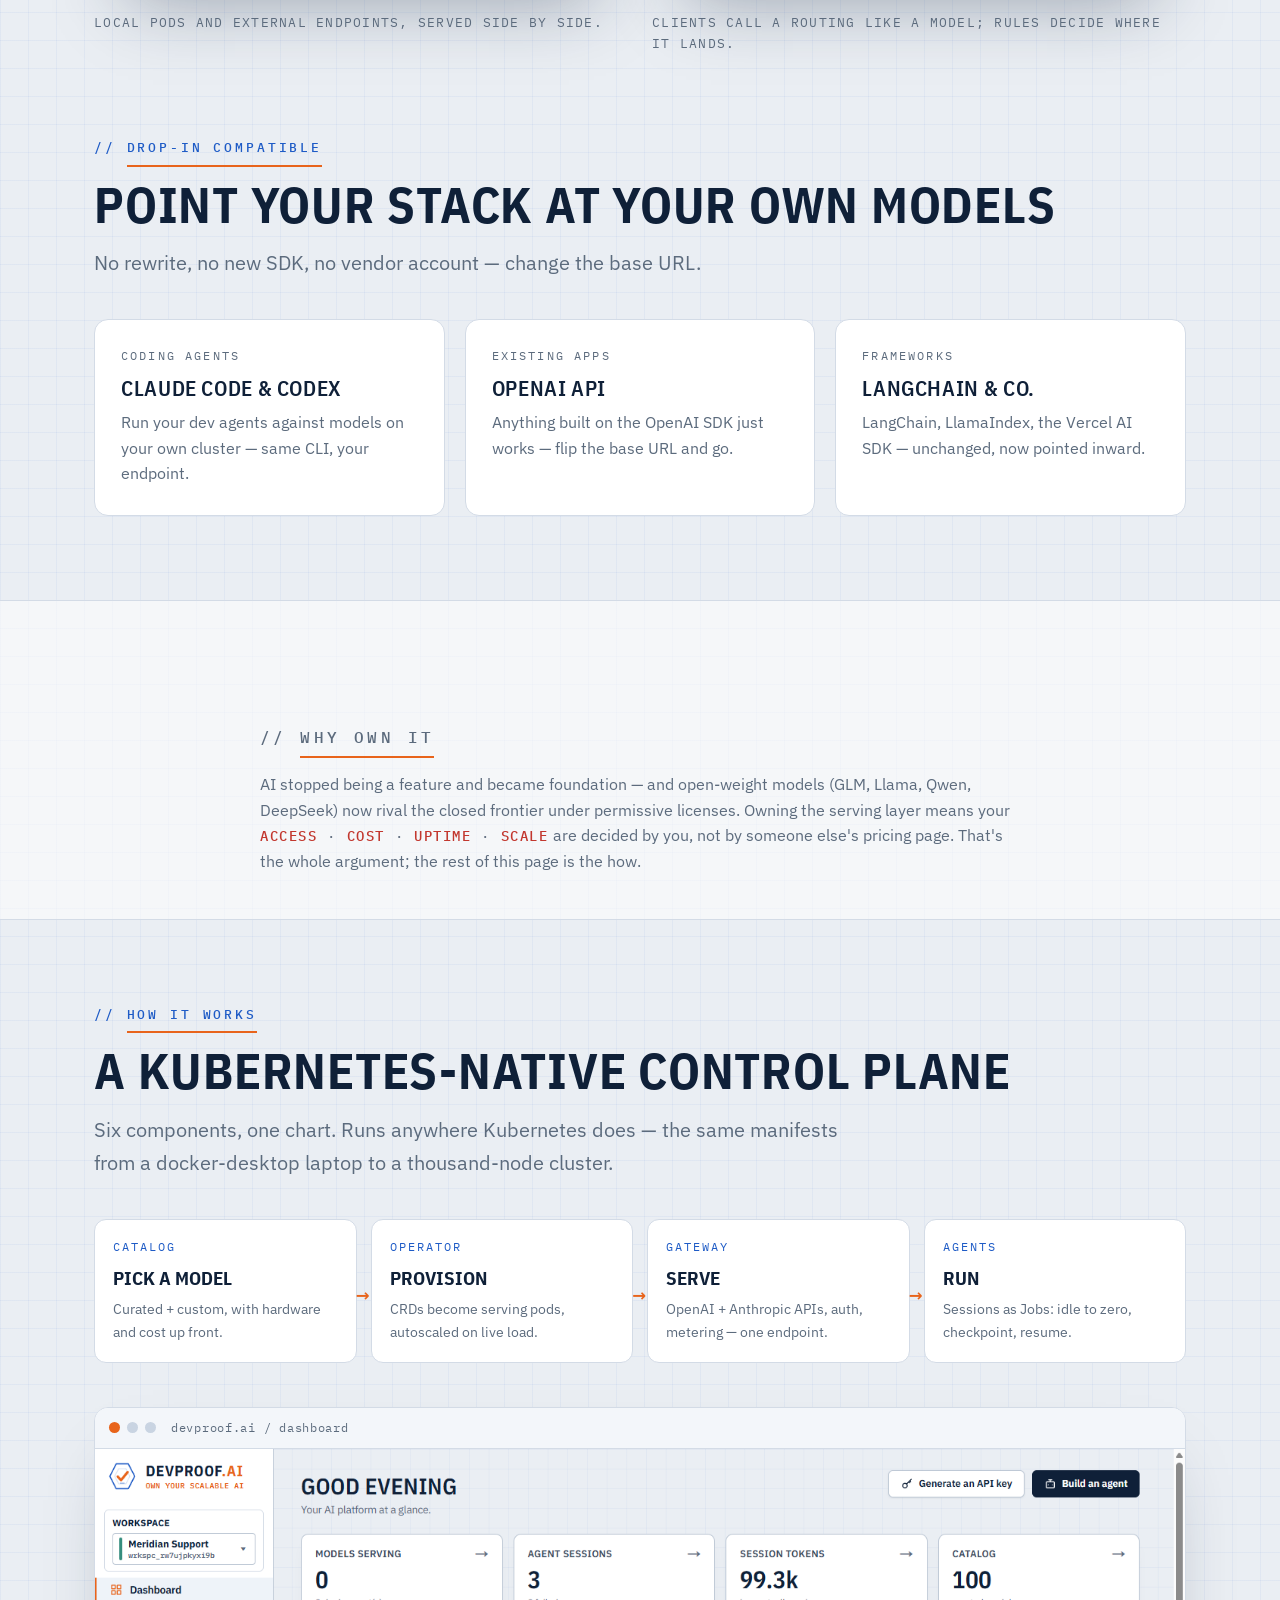
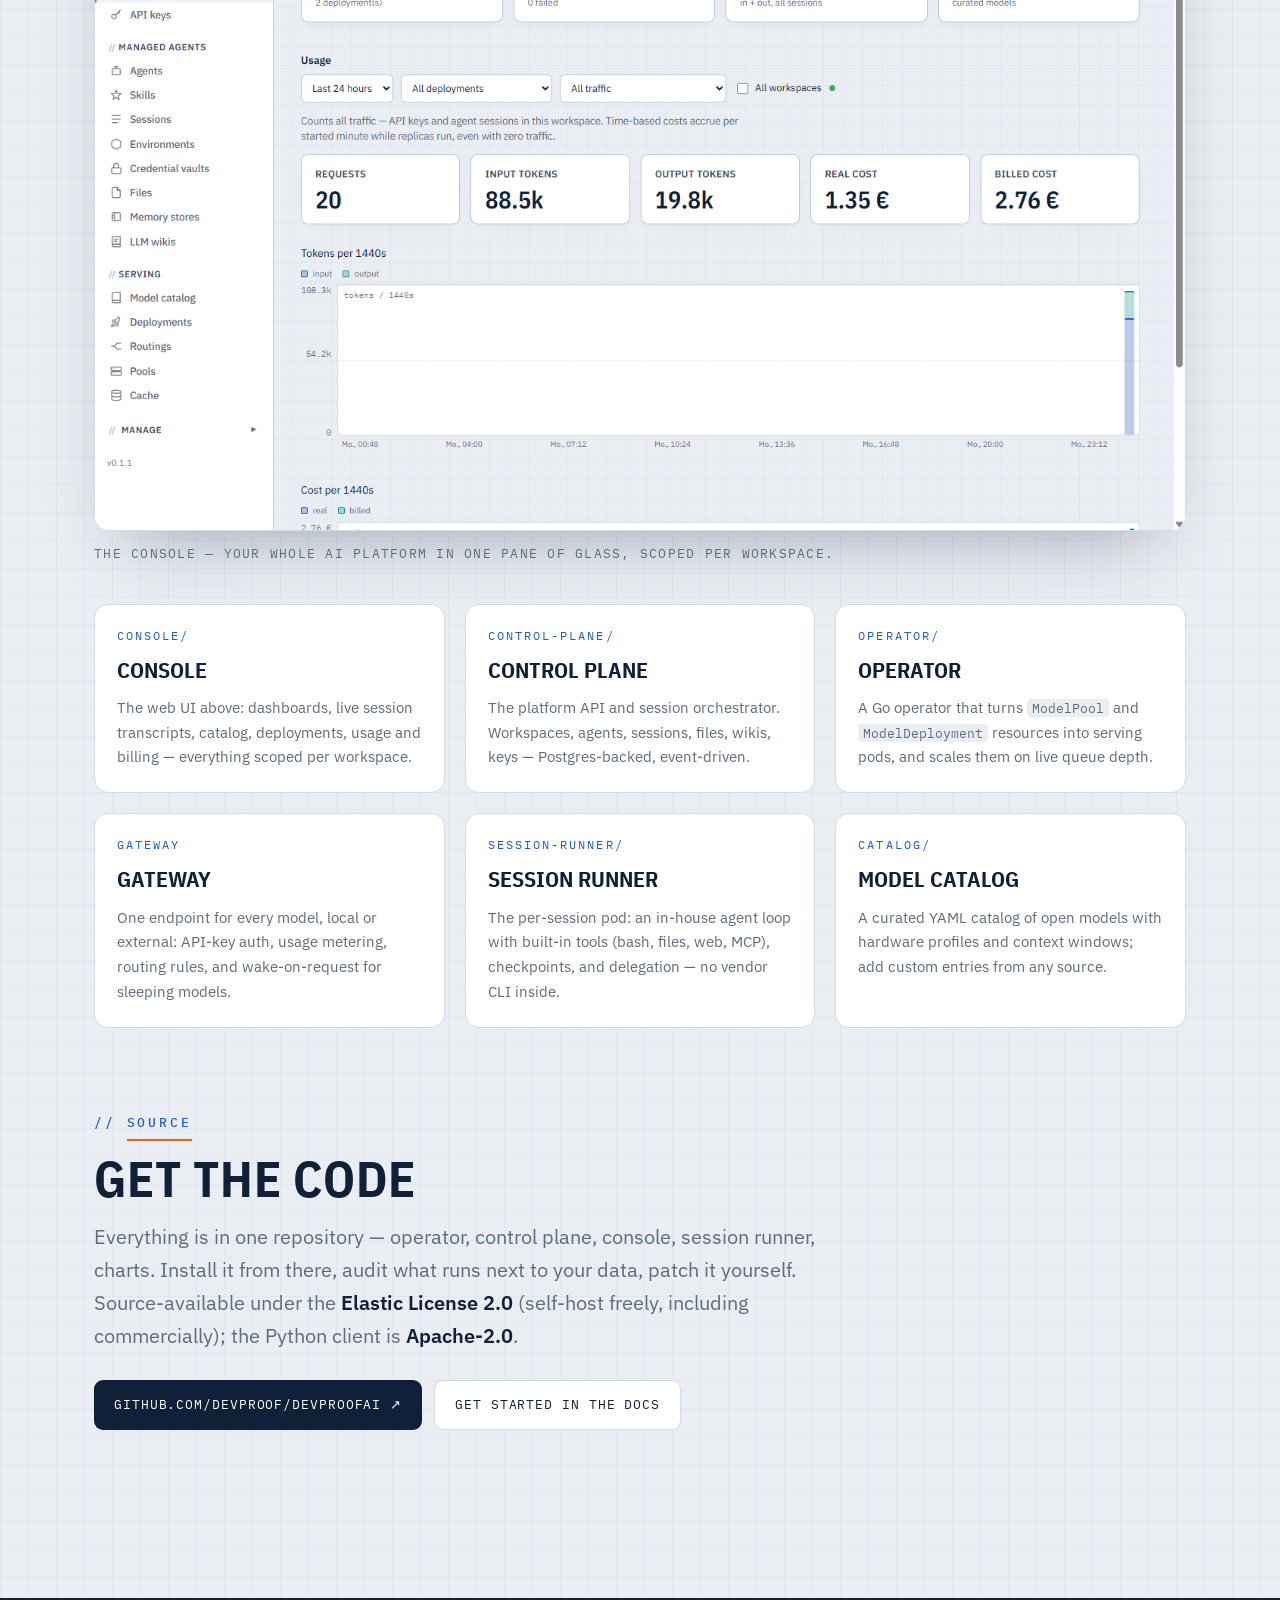
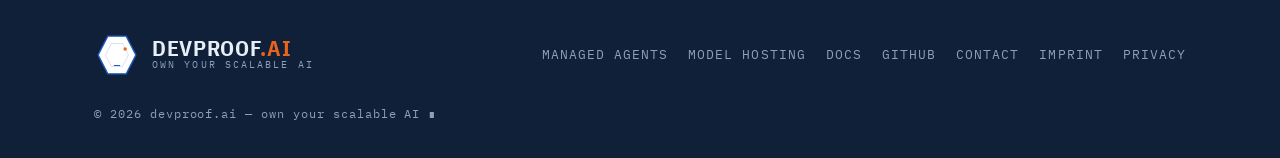
==== commit 1d193d9b: "restructure" ====
--- a/index.html
+++ b/index.html
@@ -184,81 +184,22 @@
           <p class="shot-cap">An LLM wiki the agents maintain themselves — one writer, many readers.</p>
         </figure>
       </div>
-    </div>
-  </section>
-
-  <!-- ── MODEL HOSTING ── -->
-  <section id="hosting">
-    <div class="wrap">
-      <p class="eyebrow"><span class="eyebrow-line">Use case 02 — Model hosting</span></p>
-      <h2 class="sec-head">Deploy any open model<br>in one click</h2>
-      <p class="lead">A curated catalog shows <b>hardware requirements and estimated cost</b> for
-        every model before you run it. One click provisions a pool and routes an
-        endpoint — or bring your own weights from Hugging Face, an internal registry,
-        or a plain URL.</p>
-
-      <div class="shot-block">
-        <div class="browser">
-          <div class="browser-bar"><i></i><i></i><i></i><span>devproof.ai / catalog</span></div>
-          <img src="assets/img/console-catalog.png" alt="The model catalog: 162 open models with parameters, context window, GPU RAM and estimated throughput, each with a deploy button." loading="lazy">
-        </div>
-        <p class="shot-cap">162 curated open models — parameters, context, GPU RAM, throughput — plus your own.</p>
-      </div>
-
-      <div class="feat">
-        <div class="f"><h4>Elastic by default</h4>
-          <p>Deployments autoscale on live queue depth and sleep to zero replicas when
-            idle — requests during wake-up are held, not dropped.</p></div>
-        <div class="f"><h4>One gateway, two dialects</h4>
-          <p>Every deployment speaks the OpenAI <em>and</em> Anthropic APIs. Your existing
-            tools switch by changing one line — the base URL.</p></div>
-        <div class="f"><h4>Routings</h4>
-          <p>Rule tables that resolve each request to a model — by context length, spend,
-            token budgets, time of day, or a classifier — and can reject over-budget
-            traffic with a clean error.</p></div>
-        <div class="f"><h4>Local and remote together</h4>
-          <p>External endpoints (OpenAI, Anthropic, OpenRouter, custom) sit behind the
-            same gateway, keys stored server-side — mix self-hosted and cloud per rule.</p></div>
-        <div class="f"><h4>Metered like a product</h4>
-          <p>Per-key, per-agent, per-workspace usage and cost tracking, with real
-            (infra) and billed (customer) ledgers kept separate.</p></div>
-        <div class="f"><h4>No lock-in</h4>
-          <p>Open weights, standard Kubernetes, and APIs your tools already speak —
-            moving in (or out) is a base-URL change, not a rewrite.</p></div>
-      </div>
 
       <div class="shot-pair">
         <figure style="margin:0">
           <div class="browser">
-            <div class="browser-bar"><i></i><i></i><i></i><span>devproof.ai / deployments</span></div>
-            <img src="assets/img/console-deployments.png" alt="Deployments list: a local model and an external endpoint served side by side through the gateway." loading="lazy">
-          </div>
-          <p class="shot-cap">Local pods and external endpoints, served side by side.</p>
-        </figure>
-        <figure style="margin:0">
-          <div class="browser">
-            <div class="browser-bar"><i></i><i></i><i></i><span>devproof.ai / routings</span></div>
-            <img src="assets/img/console-routings.png" alt="Routings: named rule tables that resolve client requests to deployments." loading="lazy">
-          </div>
-          <p class="shot-cap">Clients call a routing like a model; rules decide where it lands.</p>
-        </figure>
-      </div>
-    </div>
-  </section>
-
-  <!-- ── DROP-IN ── -->
-  <section id="compat">
-    <div class="wrap">
-      <p class="eyebrow"><span class="eyebrow-line">Drop-in compatible</span></p>
-      <h2 class="sec-head">Point your stack at your own models</h2>
-      <p class="lead">No rewrite, no new SDK, no vendor account — change the base URL.</p>
-      <div class="cards3">
-        <div class="card"><div class="k">Coding agents</div><h3>Claude Code &amp; Codex</h3>
-          <p>Run your dev agents against models on your own cluster — same CLI, your endpoint.</p></div>
-        <div class="card"><div class="k">Existing apps</div><h3>OpenAI API</h3>
-          <p>Anything built on the OpenAI SDK just works — flip the base URL and go.</p></div>
-        <div class="card"><div class="k">Frameworks</div><h3>LangChain &amp; co.</h3>
-          <p>LangChain, LlamaIndex, the Vercel AI SDK — unchanged, now pointed inward.</p></div>
+            <div class="browser-bar"><i></i><i></i><i></i><span>devproof.ai / environments</span></div>
+            <img src="assets/img/console-environments.png" alt="Environments: sandbox profiles with egress allowlists and pod resources." loading="lazy">
+          </div>
+          <p class="shot-cap">Environments define the sandbox: egress allowlist, resources, persistent disk.</p>
+        </figure>
+        <figure style="margin:0">
+          <div class="browser">
+            <div class="browser-bar"><i></i><i></i><i></i><span>devproof.ai / sessions</span></div>
+            <img src="assets/img/console-sessions.png" alt="The sessions list with token usage and billed cost per session, including a delegated child session." loading="lazy">
+          </div>
+          <p class="shot-cap">Every session with tokens and cost — including delegated child sessions.</p>
+        </figure>
       </div>
     </div>
   </section>
@@ -295,6 +236,82 @@
     </div>
   </section>
 
+  <!-- ── MODEL HOSTING ── -->
+  <section id="hosting">
+    <div class="wrap">
+      <p class="eyebrow"><span class="eyebrow-line">Use case 02 — Model hosting</span></p>
+      <h2 class="sec-head">Deploy any open model<br>in one click</h2>
+      <p class="lead">A curated catalog shows <b>hardware requirements and estimated cost</b> for
+        every model before you run it. One click provisions a pool and routes an
+        endpoint — or bring your own weights from Hugging Face, an internal registry,
+        or a plain URL.</p>
+
+      <div class="shot-block">
+        <div class="browser">
+          <div class="browser-bar"><i></i><i></i><i></i><span>devproof.ai / catalog</span></div>
+          <img src="assets/img/console-catalog.png" alt="The model catalog: 162 open models with parameters, context window, GPU RAM and estimated throughput, each with a deploy button." loading="lazy">
+        </div>
+        <p class="shot-cap">162 curated open models — parameters, context, GPU RAM, throughput — plus your own.</p>
+      </div>
+
+      <div class="feat">
+        <div class="f"><h4>Elastic by default</h4>
+          <p>Deployments autoscale on live queue depth and sleep to zero replicas when
+            idle — requests during wake-up are held, not dropped.</p></div>
+        <div class="f"><h4>One gateway, two dialects</h4>
+          <p>Every deployment speaks the OpenAI <em>and</em> Anthropic APIs. Your existing
+            tools switch by changing one line — the base URL.</p></div>
+        <div class="f"><h4>Routings</h4>
+          <p>Rule tables that resolve each request to a model — by context length, spend,
+            token budgets, time of day, or a classifier — and can reject over-budget
+            traffic with a clean error.</p></div>
+        <div class="f"><h4>Local and remote together</h4>
+          <p>External endpoints (OpenAI, Anthropic, OpenRouter, custom) sit behind the
+            same gateway, keys stored server-side — mix self-hosted and cloud per rule.</p></div>
+        <div class="f"><h4>Metered like a product</h4>
+          <p>Per-key, per-agent, per-workspace usage and cost tracking, with real
+            (infra) and billed (customer) ledgers kept separate.</p></div>
+        <div class="f"><h4>No lock-in</h4>
+          <p>Open weights, standard Kubernetes, and APIs your tools already speak —
+            moving in (or out) is a base-URL change, not a rewrite.</p></div>
+      </div>
+
+      <div class="shot-pair">
+        <figure style="margin:0">
+          <div class="browser">
+            <div class="browser-bar"><i></i><i></i><i></i><span>devproof.ai / deployments</span></div>
+            <img src="assets/img/console-deployments.png" alt="Deployments list: a local model and an external endpoint served side by side through the gateway." loading="lazy">
+          </div>
+          <p class="shot-cap">Local pods and external endpoints, served side by side.</p>
+        </figure>
+        <figure style="margin:0">
+          <div class="browser">
+            <div class="browser-bar"><i></i><i></i><i></i><span>devproof.ai / routings</span></div>
+            <img src="assets/img/console-routings.png" alt="Routings: named rule tables that resolve client requests to deployments." loading="lazy">
+          </div>
+          <p class="shot-cap">Clients call a routing like a model; rules decide where it lands.</p>
+        </figure>
+      </div>
+    </div>
+  </section>
+
+  <!-- ── DROP-IN ── -->
+  <section id="compat">
+    <div class="wrap">
+      <p class="eyebrow"><span class="eyebrow-line">Drop-in compatible</span></p>
+      <h2 class="sec-head">Point your stack at your own models</h2>
+      <p class="lead">No rewrite, no new SDK, no vendor account — change the base URL.</p>
+      <div class="cards3">
+        <div class="card"><div class="k">Coding agents</div><h3>Claude Code &amp; Codex</h3>
+          <p>Run your dev agents against models on your own cluster — same CLI, your endpoint.</p></div>
+        <div class="card"><div class="k">Existing apps</div><h3>OpenAI API</h3>
+          <p>Anything built on the OpenAI SDK just works — flip the base URL and go.</p></div>
+        <div class="card"><div class="k">Frameworks</div><h3>LangChain &amp; co.</h3>
+          <p>LangChain, LlamaIndex, the Vercel AI SDK — unchanged, now pointed inward.</p></div>
+      </div>
+    </div>
+  </section>
+
   <!-- ── WHY OWN IT (deliberately quiet) ── -->
   <section id="why" class="quiet" style="margin-top:84px">
     <div class="wrap inner">
@@ -350,23 +367,6 @@
         <div class="c"><div class="k">catalog/</div><h4>Model catalog</h4>
           <p>A curated YAML catalog of open models with hardware profiles and context
             windows; add custom entries from any source.</p></div>
-      </div>
-
-      <div class="shot-pair">
-        <figure style="margin:0">
-          <div class="browser">
-            <div class="browser-bar"><i></i><i></i><i></i><span>devproof.ai / environments</span></div>
-            <img src="assets/img/console-environments.png" alt="Environments: sandbox profiles with egress allowlists and pod resources." loading="lazy">
-          </div>
-          <p class="shot-cap">Environments define the sandbox: egress allowlist, resources, persistent disk.</p>
-        </figure>
-        <figure style="margin:0">
-          <div class="browser">
-            <div class="browser-bar"><i></i><i></i><i></i><span>devproof.ai / sessions</span></div>
-            <img src="assets/img/console-sessions.png" alt="The sessions list with token usage and billed cost per session, including a delegated child session." loading="lazy">
-          </div>
-          <p class="shot-cap">Every session with tokens and cost — including delegated child sessions.</p>
-        </figure>
       </div>
     </div>
   </section>
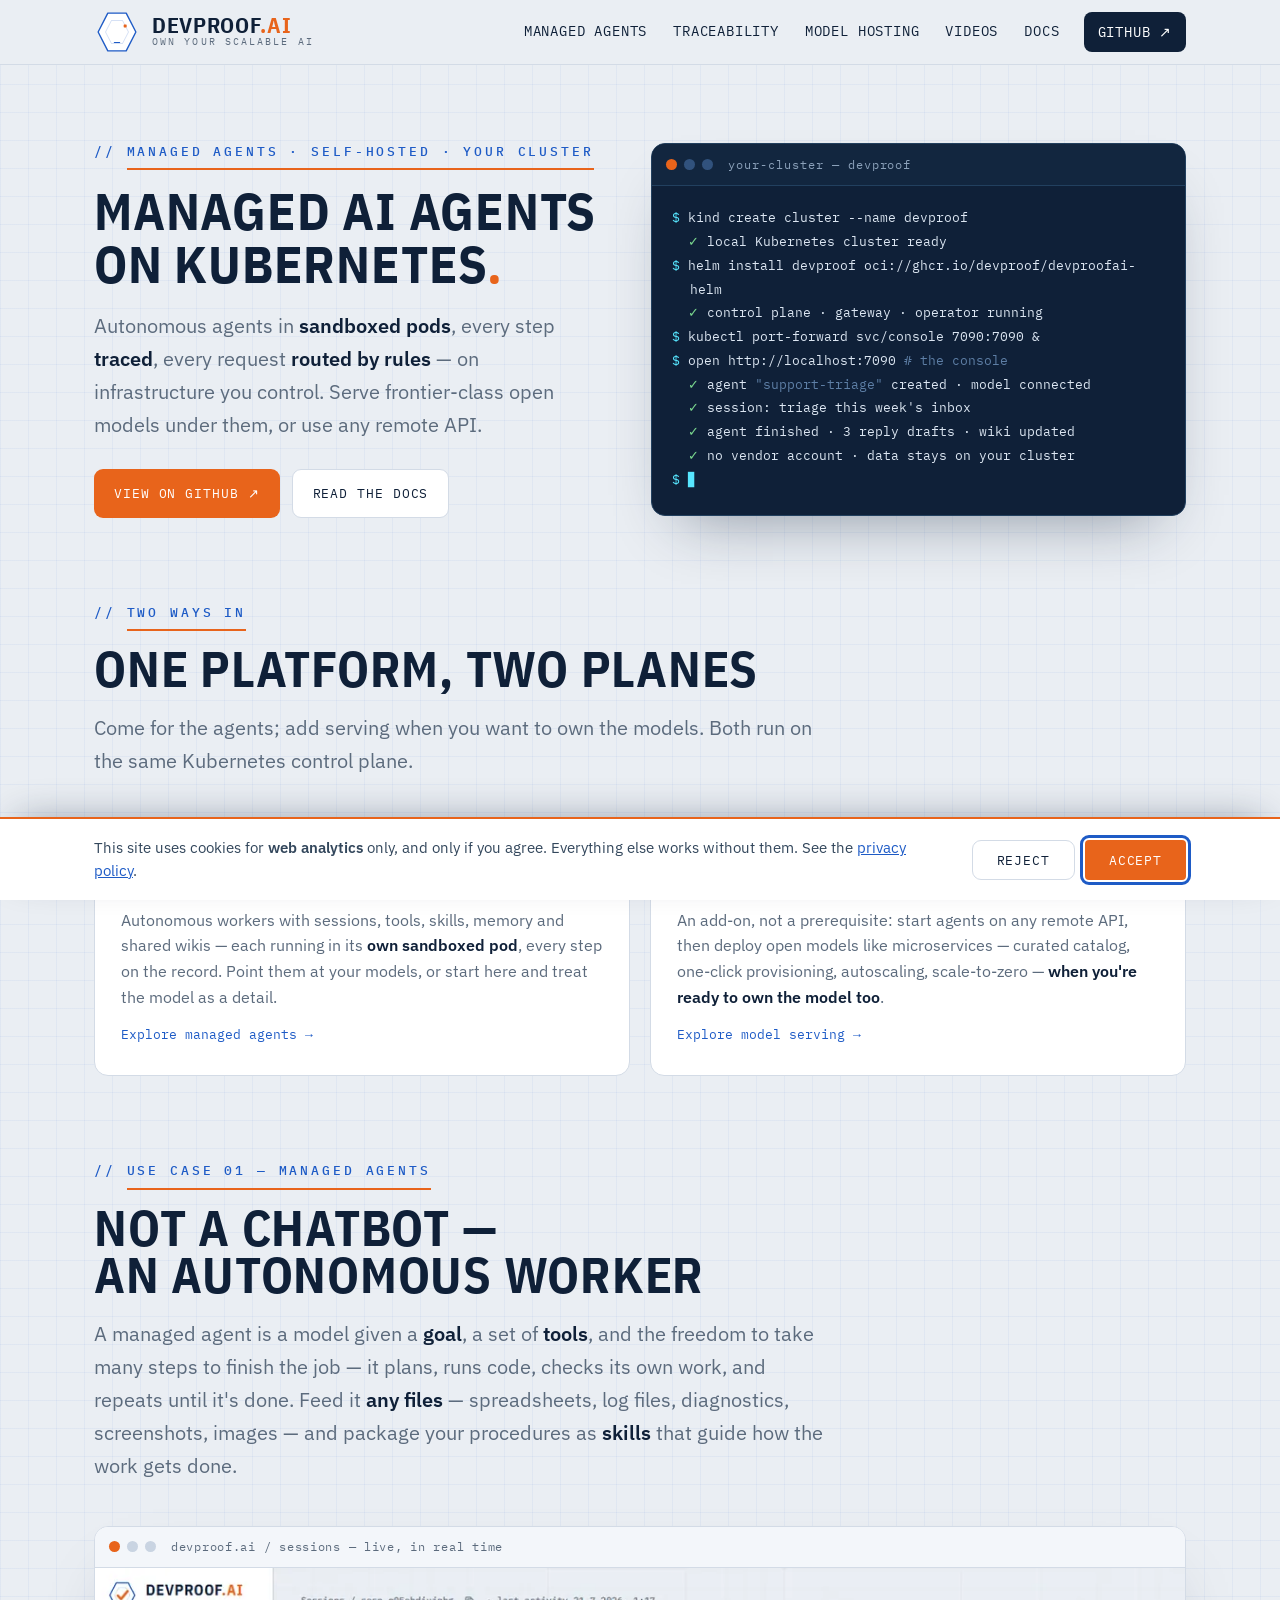
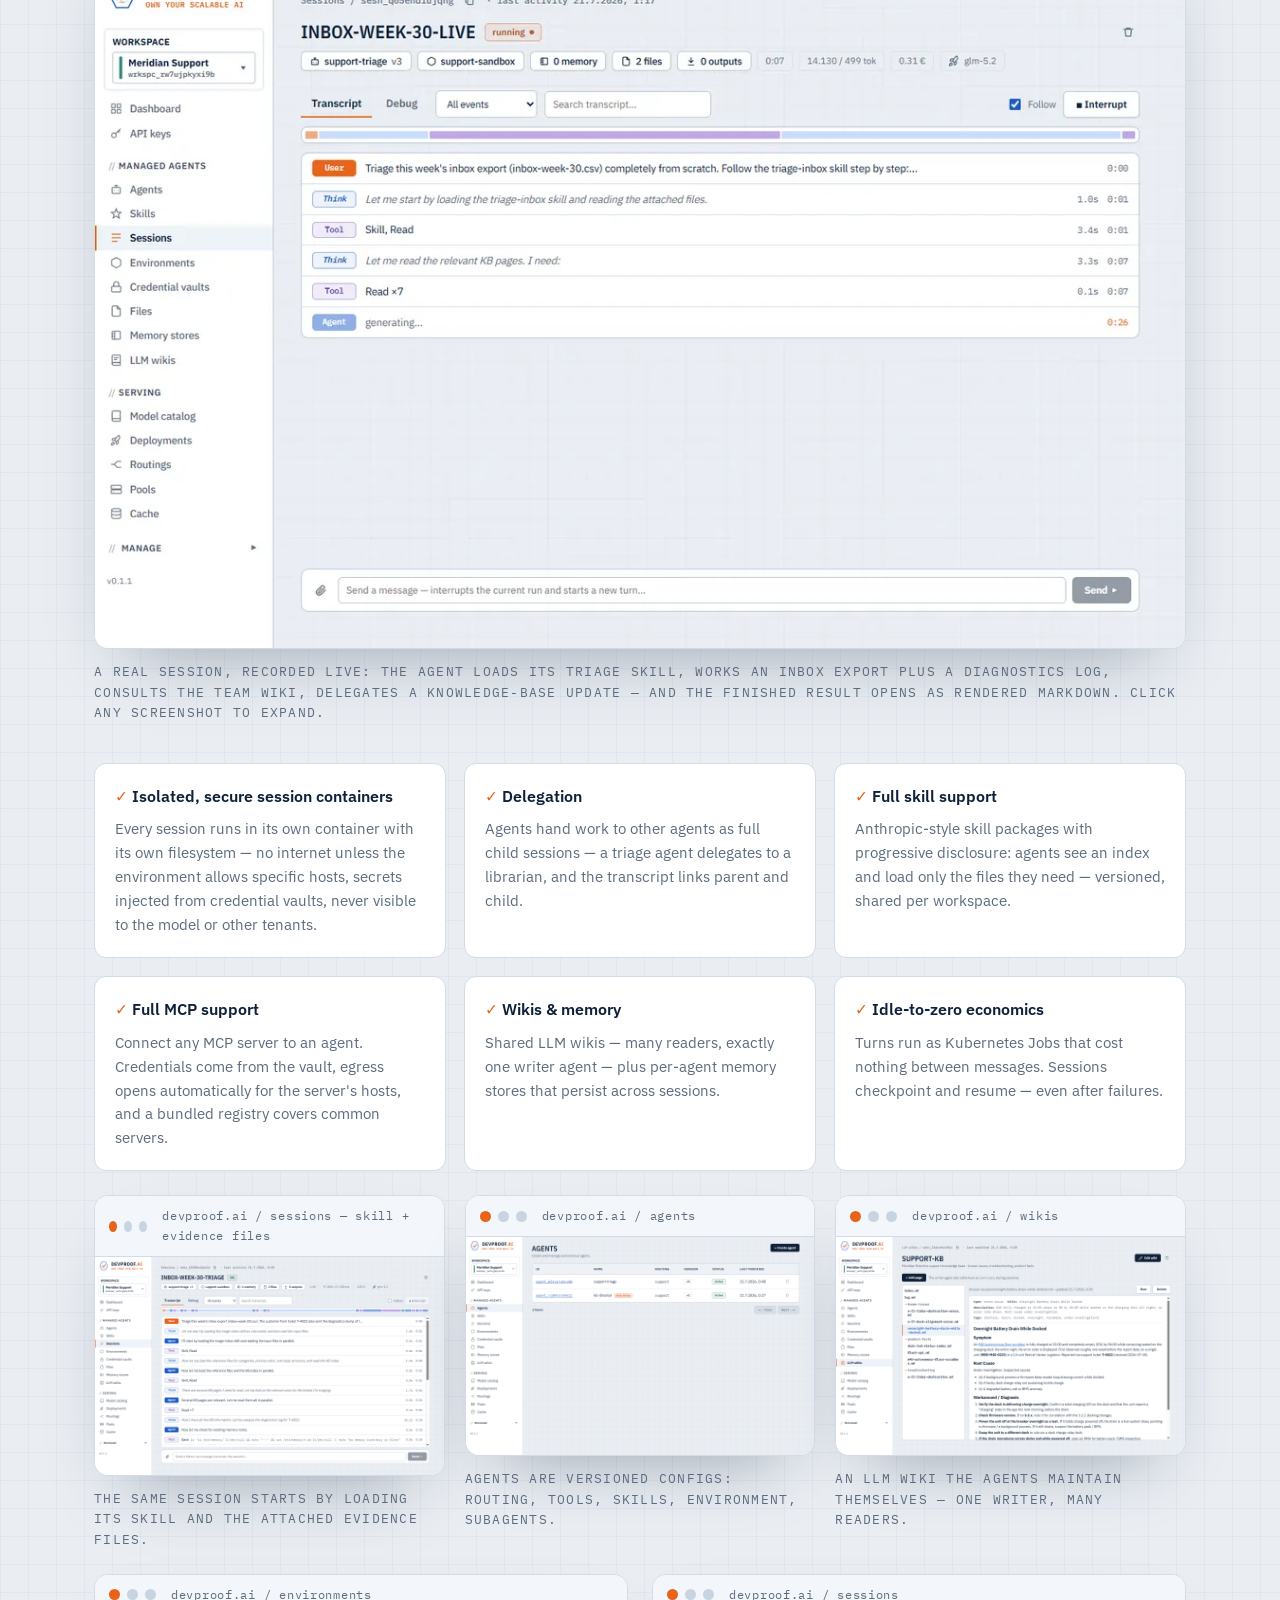
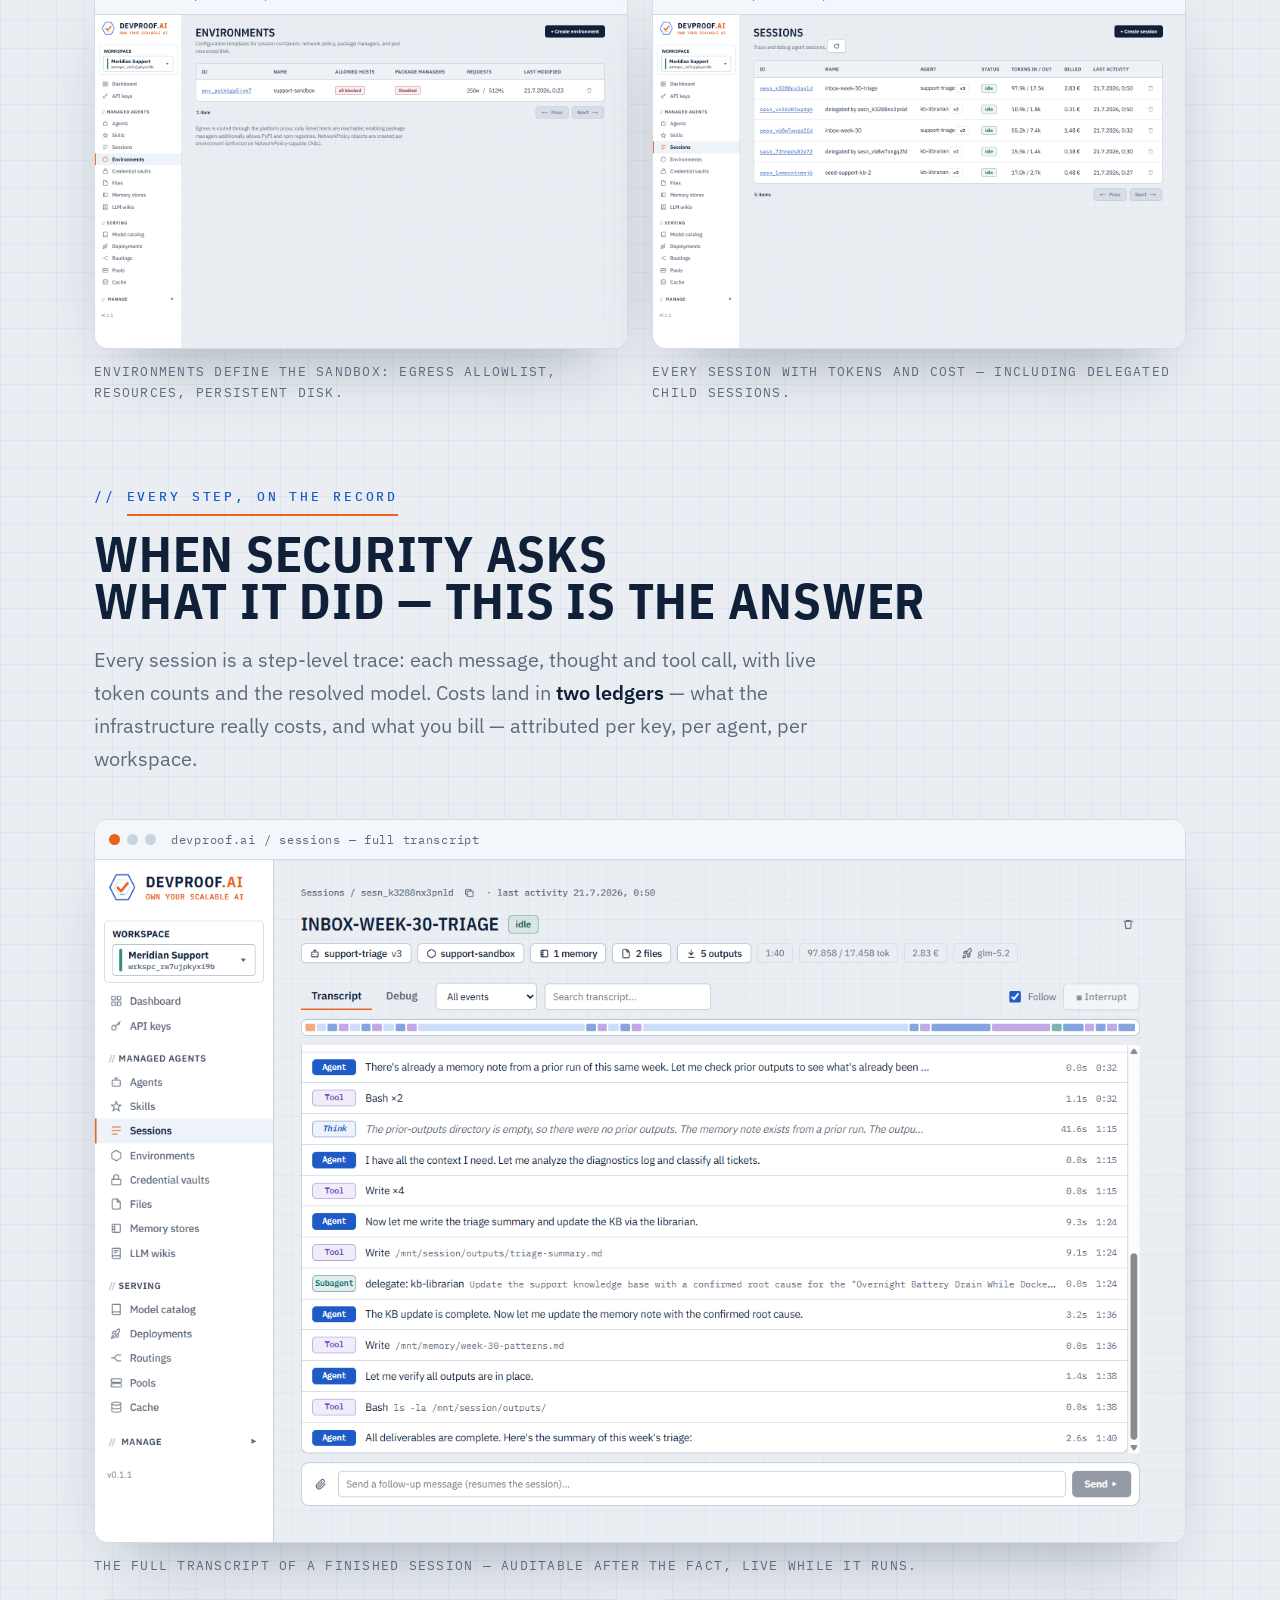
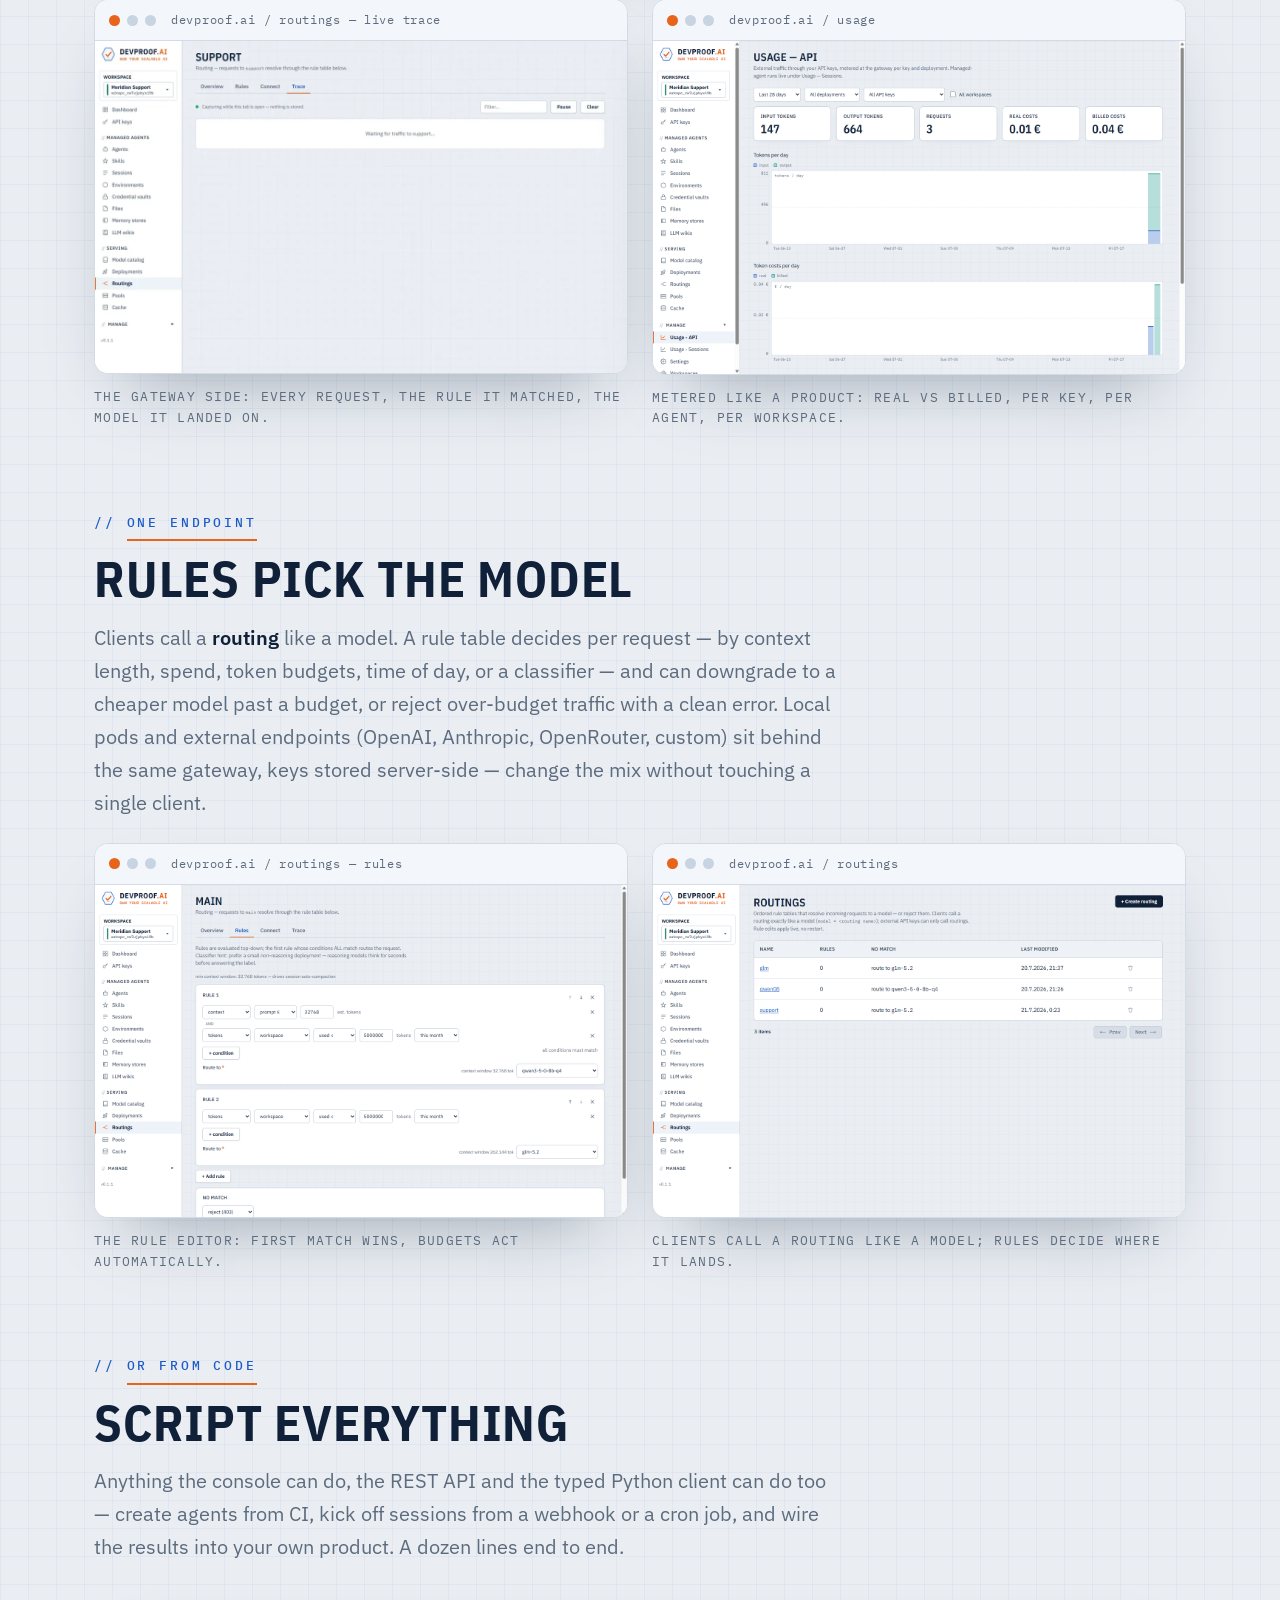
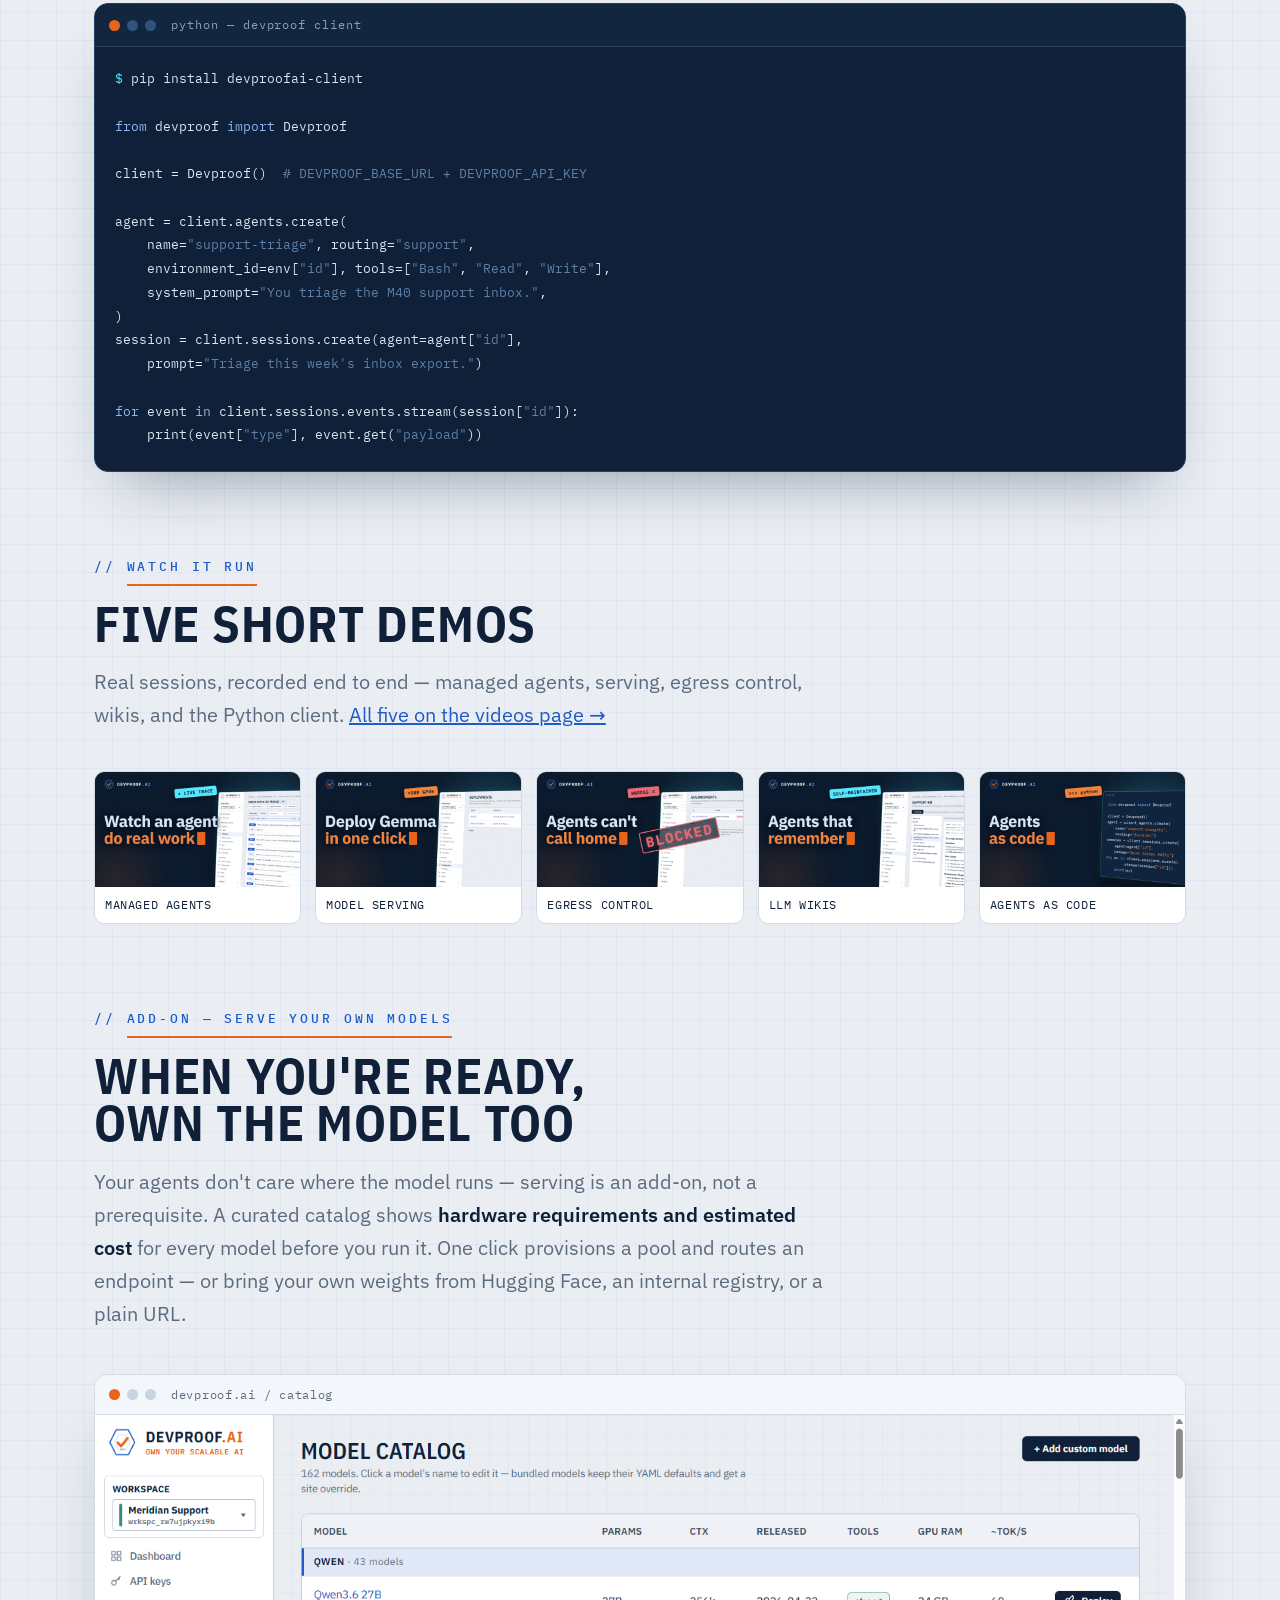
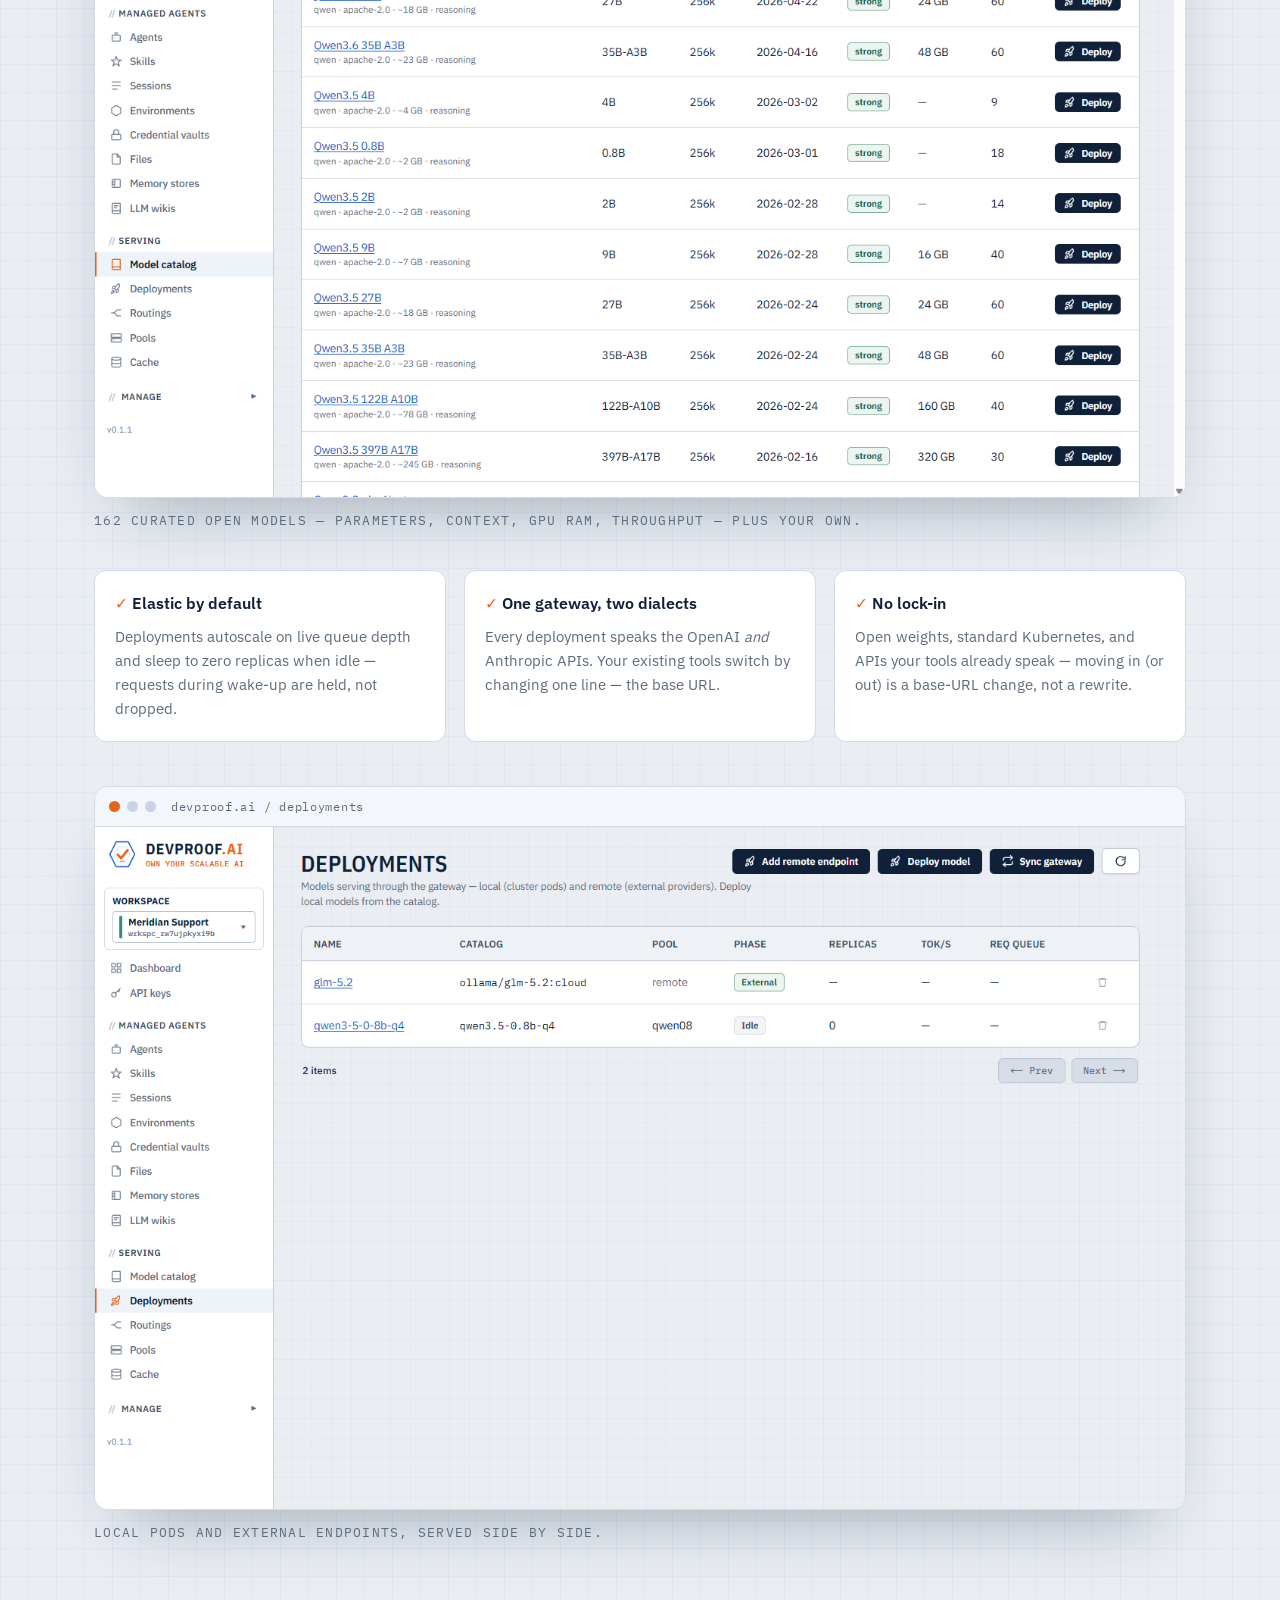
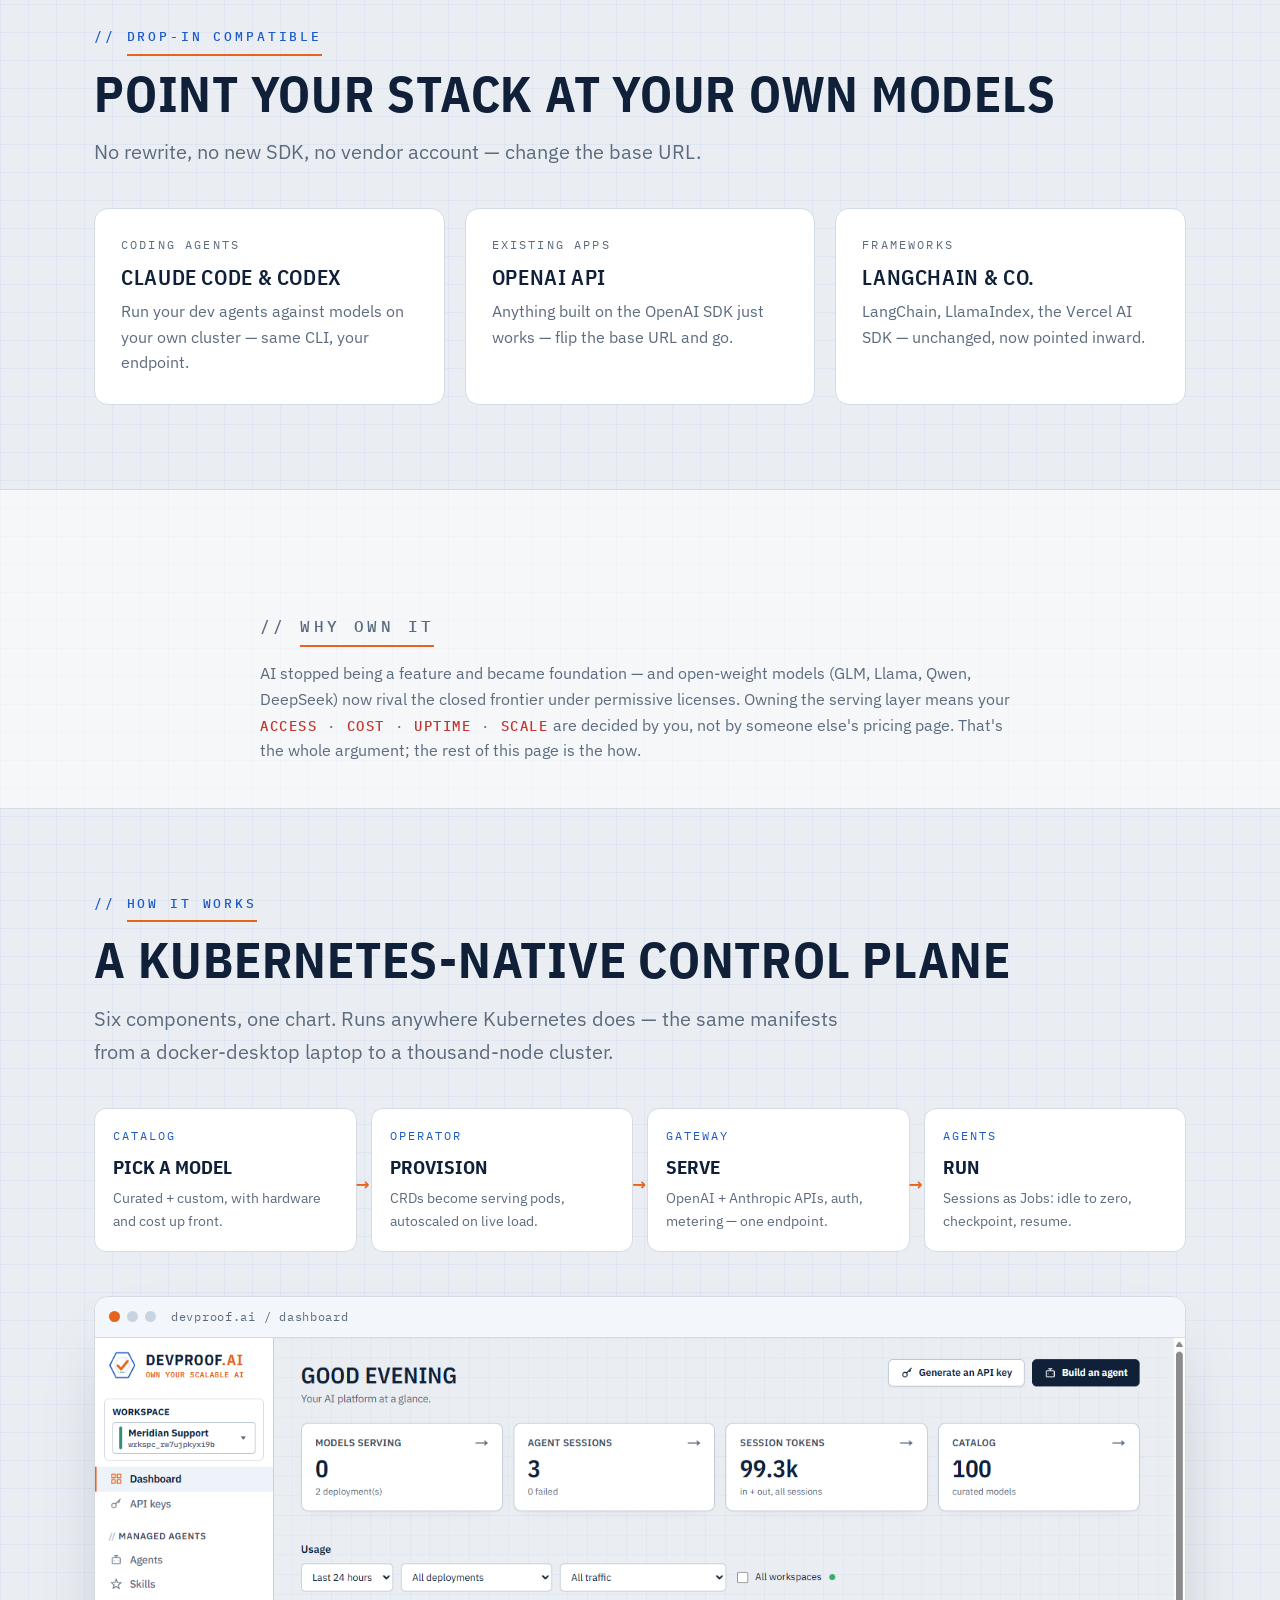
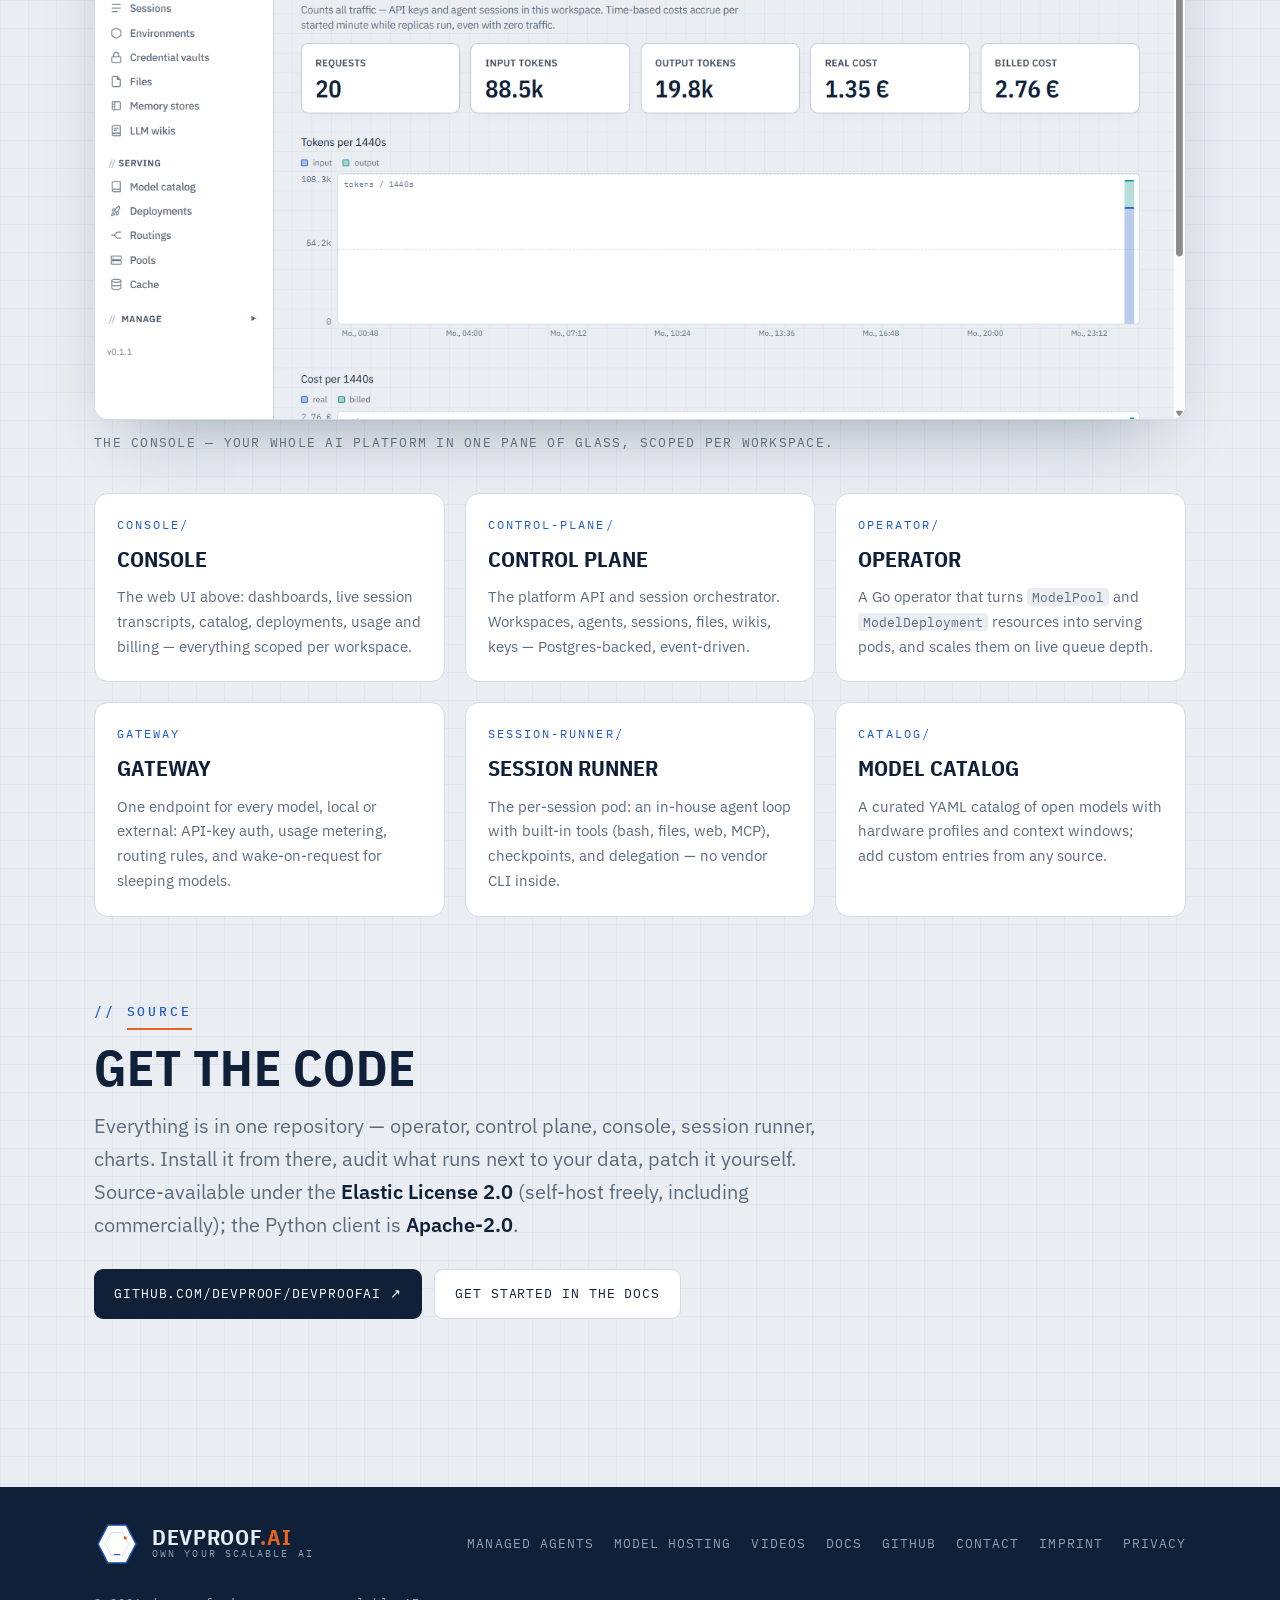
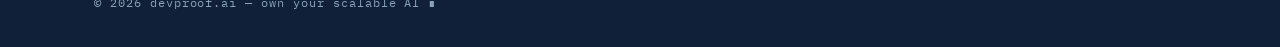
==== commit cc7da089: "agents-first site: managed agents, traceability and routing up front; videos page - landing page rea" ====
--- a/index.html
+++ b/index.html
@@ -4,7 +4,7 @@
 <meta charset="utf-8">
 <meta name="viewport" content="width=device-width,initial-scale=1">
 <title>DEVPROOF.AI — Own your scalable AI</title>
-<meta name="description" content="Self-hosted LLM serving and managed agents on Kubernetes. Run open models and autonomous agents on infrastructure you control.">
+<meta name="description" content="Managed AI agents on Kubernetes — sandboxed sessions, step-level traces, rule-based routing. Self-host open models under them, or use any remote API.">
 <link rel="stylesheet" href="assets/fonts.css">
 <link rel="stylesheet" href="assets/site.css">
 <link rel="icon" type="image/svg+xml" href="assets/mark.svg">
@@ -45,8 +45,9 @@
     </a>
     <nav class="site-nav" aria-label="Main">
       <a href="#agents">Managed agents</a>
+      <a href="#trace">Traceability</a>
       <a href="#hosting">Model hosting</a>
-      <a href="#components">Components</a>
+      <a href="videos.html">Videos</a>
       <a href="docs/index.html">Docs</a>
       <a class="gh" href="https://github.com/devproof/devproofai">GitHub ↗</a>
     </nav>
@@ -59,11 +60,11 @@
   <section class="hero">
     <div class="wrap hero-grid">
       <div>
-        <p class="eyebrow"><span class="eyebrow-line">Self-hosted · Open models · Your cluster</span></p>
-        <h1 class="hero-h">LLM serving +<br>managed agents<br>on Kubernetes<span class="dot">.</span></h1>
-        <p class="lead">Run frontier-class <b>open models</b> and <b>autonomous agents</b> on
-          infrastructure you control — from a laptop to a thousand-node cluster,
-          with OpenAI- and Anthropic-compatible APIs.</p>
+        <p class="eyebrow"><span class="eyebrow-line">Managed agents · Self-hosted · Your cluster</span></p>
+        <h1 class="hero-h">Managed AI agents<br>on Kubernetes<span class="dot">.</span></h1>
+        <p class="lead">Autonomous agents in <b>sandboxed pods</b>, every step <b>traced</b>,
+          every request <b>routed by rules</b> — on infrastructure you control. Serve
+          frontier-class open models under them, or use any remote API.</p>
         <div class="btnrow">
           <a class="btn" href="https://github.com/devproof/devproofai">View on GitHub ↗</a>
           <a class="btn ghost" href="docs/index.html">Read the docs</a>
@@ -72,15 +73,14 @@
       <div class="term" aria-label="Terminal demo">
         <div class="term-bar"><i></i><i></i><i></i><span>your-cluster — devproof</span></div>
         <div class="term-body">
+<span class="ln"><span class="p">$</span> kind create cluster --name devproof</span>
+<span class="ln"><span class="ok">  ✓</span> local Kubernetes cluster ready</span>
 <span class="ln"><span class="p">$</span> helm install devproof oci://ghcr.io/devproof/devproofai-helm</span>
 <span class="ln"><span class="ok">  ✓</span> control plane · gateway · operator running</span>
 <span class="ln"><span class="p">$</span> kubectl port-forward svc/console 7090:7090 &amp;</span>
-<span class="ln"><span class="p">$</span> kubectl port-forward svc/gateway 14000:4000 &amp;</span>
 <span class="ln"><span class="p">$</span> open http://localhost:7090 <span class="c"># the console</span></span>
-<span class="ln"><span class="ok">  ✓</span> model deployed · routing <span class="c">"main"</span> · key minted</span>
-<span class="ln"><span class="p">$</span> export ANTHROPIC_BASE_URL=http://localhost:14000</span>
-<span class="ln"><span class="p">$</span> export ANTHROPIC_AUTH_TOKEN=dpk_…</span>
-<span class="ln"><span class="p">$</span> claude --model main -p <span class="c">"triage this week's inbox"</span></span>
+<span class="ln"><span class="ok">  ✓</span> agent <span class="c">"support-triage"</span> created · model connected</span>
+<span class="ln"><span class="ok">  ✓</span> session: triage this week's inbox</span>
 <span class="ln"><span class="ok">  ✓</span> agent finished · 3 reply drafts · wiki updated</span>
 <span class="ln"><span class="ok">  ✓</span> no vendor account · data stays on your cluster</span>
 <span class="ln"><span class="p">$</span> <span class="caret">▋</span></span>
@@ -94,8 +94,8 @@
     <div class="wrap">
       <p class="eyebrow"><span class="eyebrow-line">Two ways in</span></p>
       <h2 class="sec-head">One platform, two planes</h2>
-      <p class="lead">Some teams come for the agents, some for the serving. Both run on the
-        same Kubernetes control plane — use one, or both.</p>
+      <p class="lead">Come for the agents; add serving when you want to own the models.
+        Both run on the same Kubernetes control plane.</p>
       <div class="cards2">
         <a class="card" href="#agents">
           <div class="k">Use case 01</div>
@@ -106,12 +106,12 @@
           <span class="go">Explore managed agents →</span>
         </a>
         <a class="card" href="#hosting">
-          <div class="k">Use case 02</div>
-          <h3><span class="accent">Model hosting</span></h3>
-          <p>Deploy open models like microservices: a curated catalog, one-click
-            provisioning, autoscaling, scale-to-zero, and <b>OpenAI + Anthropic
-            compatible endpoints</b> behind one gateway.</p>
-          <span class="go">Explore model hosting →</span>
+          <div class="k">Use case 02 — add-on</div>
+          <h3><span class="accent">Serve your own models</span></h3>
+          <p>An add-on, not a prerequisite: start agents on any remote API, then deploy
+            open models like microservices — curated catalog, one-click provisioning,
+            autoscaling, scale-to-zero — <b>when you're ready to own the model too</b>.</p>
+          <span class="go">Explore model serving →</span>
         </a>
       </div>
     </div>
@@ -164,7 +164,7 @@
       <div class="shot-trio">
         <figure style="margin:0">
           <div class="browser">
-            <div class="browser-bar"><i></i><i></i><i></i><span>skill + evidence files</span></div>
+            <div class="browser-bar"><i></i><i></i><i></i><span>devproof.ai / sessions — skill + evidence files</span></div>
             <img src="assets/img/console-session-skill.png" alt="Transcript start: the agent loads its triage skill and reads the attached CSV and diagnostics log in parallel." loading="lazy">
           </div>
           <p class="shot-cap">The same session starts by loading its skill and the attached evidence files.</p>
@@ -199,6 +199,74 @@
             <img src="assets/img/console-sessions.png" alt="The sessions list with token usage and billed cost per session, including a delegated child session." loading="lazy">
           </div>
           <p class="shot-cap">Every session with tokens and cost — including delegated child sessions.</p>
+        </figure>
+      </div>
+    </div>
+  </section>
+
+  <!-- ── TRACEABILITY ── -->
+  <section id="trace">
+    <div class="wrap">
+      <p class="eyebrow"><span class="eyebrow-line">Every step, on the record</span></p>
+      <h2 class="sec-head">When security asks<br>what it did — this is the answer</h2>
+      <p class="lead">Every session is a step-level trace: each message, thought and tool
+        call, with live token counts and the resolved model. Costs land in <b>two
+        ledgers</b> — what the infrastructure really costs, and what you bill — attributed
+        per key, per agent, per workspace.</p>
+
+      <div class="shot-block">
+        <div class="browser">
+          <div class="browser-bar"><i></i><i></i><i></i><span>devproof.ai / sessions — full transcript</span></div>
+          <img src="assets/img/console-session-trace.png" alt="A complete session transcript: thinking, tool calls and results, with token totals and timing per step." loading="lazy">
+        </div>
+        <p class="shot-cap">The full transcript of a finished session — auditable after the fact, live while it runs.</p>
+      </div>
+
+      <div class="shot-pair">
+        <figure style="margin:0">
+          <div class="browser">
+            <div class="browser-bar"><i></i><i></i><i></i><span>devproof.ai / routings — live trace</span></div>
+            <img src="assets/img/console-routing-trace.webp" alt="The gateway trace filling live: requests arriving, matching rules, resolving to models, one entry expanded." loading="lazy">
+          </div>
+          <p class="shot-cap">The gateway side: every request, the rule it matched, the model it landed on.</p>
+        </figure>
+        <figure style="margin:0">
+          <div class="browser">
+            <div class="browser-bar"><i></i><i></i><i></i><span>devproof.ai / usage</span></div>
+            <img src="assets/img/console-usage.png" alt="Usage and cost dashboards: tokens and cost per key, agent and workspace, real and billed ledgers kept separate." loading="lazy">
+          </div>
+          <p class="shot-cap">Metered like a product: real vs billed, per key, per agent, per workspace.</p>
+        </figure>
+      </div>
+    </div>
+  </section>
+
+  <!-- ── ROUTING ── -->
+  <section id="routing">
+    <div class="wrap">
+      <p class="eyebrow"><span class="eyebrow-line">One endpoint</span></p>
+      <h2 class="sec-head">Rules pick the model</h2>
+      <p class="lead">Clients call a <b>routing</b> like a model. A rule table decides per
+        request — by context length, spend, token budgets, time of day, or a classifier —
+        and can downgrade to a cheaper model past a budget, or reject over-budget traffic
+        with a clean error. Local pods and external endpoints (OpenAI, Anthropic,
+        OpenRouter, custom) sit behind the same gateway, keys stored server-side — change
+        the mix without touching a single client.</p>
+
+      <div class="shot-pair">
+        <figure style="margin:0">
+          <div class="browser">
+            <div class="browser-bar"><i></i><i></i><i></i><span>devproof.ai / routings — rules</span></div>
+            <img src="assets/img/console-routing-rules.png" alt="The routing rule editor: ordered rules with conditions on context, cost and tokens, each resolving to a target model." loading="lazy">
+          </div>
+          <p class="shot-cap">The rule editor: first match wins, budgets act automatically.</p>
+        </figure>
+        <figure style="margin:0">
+          <div class="browser">
+            <div class="browser-bar"><i></i><i></i><i></i><span>devproof.ai / routings</span></div>
+            <img src="assets/img/console-routings.png" alt="Routings: named rule tables that resolve client requests to deployments." loading="lazy">
+          </div>
+          <p class="shot-cap">Clients call a routing like a model; rules decide where it lands.</p>
         </figure>
       </div>
     </div>
@@ -236,14 +304,33 @@
     </div>
   </section>
 
+  <!-- ── VIDEOS TEASER ── -->
+  <section id="videos-teaser">
+    <div class="wrap">
+      <p class="eyebrow"><span class="eyebrow-line">Watch it run</span></p>
+      <h2 class="sec-head">Five short demos</h2>
+      <p class="lead">Real sessions, recorded end to end — managed agents, serving, egress
+        control, wikis, and the Python client. <a href="videos.html">All five on the
+        videos page →</a></p>
+      <div class="tiles">
+        <a class="tile" href="videos.html"><img src="assets/img/videos/demo1.png" alt="Demo: managed agents and session traces" loading="lazy"><span>Managed agents</span></a>
+        <a class="tile" href="videos.html"><img src="assets/img/videos/demo2.png" alt="Demo: local model serving" loading="lazy"><span>Model serving</span></a>
+        <a class="tile" href="videos.html"><img src="assets/img/videos/demo3.png" alt="Demo: egress control" loading="lazy"><span>Egress control</span></a>
+        <a class="tile" href="videos.html"><img src="assets/img/videos/demo4.png" alt="Demo: LLM wikis" loading="lazy"><span>LLM wikis</span></a>
+        <a class="tile" href="videos.html"><img src="assets/img/videos/demo5.png" alt="Demo: agents as code with the Python client" loading="lazy"><span>Agents as code</span></a>
+      </div>
+    </div>
+  </section>
+
   <!-- ── MODEL HOSTING ── -->
   <section id="hosting">
     <div class="wrap">
-      <p class="eyebrow"><span class="eyebrow-line">Use case 02 — Model hosting</span></p>
-      <h2 class="sec-head">Deploy any open model<br>in one click</h2>
-      <p class="lead">A curated catalog shows <b>hardware requirements and estimated cost</b> for
-        every model before you run it. One click provisions a pool and routes an
-        endpoint — or bring your own weights from Hugging Face, an internal registry,
+      <p class="eyebrow"><span class="eyebrow-line">Add-on — serve your own models</span></p>
+      <h2 class="sec-head">When you're ready,<br>own the model too</h2>
+      <p class="lead">Your agents don't care where the model runs — serving is an add-on,
+        not a prerequisite. A curated catalog shows <b>hardware requirements and estimated
+        cost</b> for every model before you run it. One click provisions a pool and routes
+        an endpoint — or bring your own weights from Hugging Face, an internal registry,
         or a plain URL.</p>
 
       <div class="shot-block">
@@ -261,36 +348,17 @@
         <div class="f"><h4>One gateway, two dialects</h4>
           <p>Every deployment speaks the OpenAI <em>and</em> Anthropic APIs. Your existing
             tools switch by changing one line — the base URL.</p></div>
-        <div class="f"><h4>Routings</h4>
-          <p>Rule tables that resolve each request to a model — by context length, spend,
-            token budgets, time of day, or a classifier — and can reject over-budget
-            traffic with a clean error.</p></div>
-        <div class="f"><h4>Local and remote together</h4>
-          <p>External endpoints (OpenAI, Anthropic, OpenRouter, custom) sit behind the
-            same gateway, keys stored server-side — mix self-hosted and cloud per rule.</p></div>
-        <div class="f"><h4>Metered like a product</h4>
-          <p>Per-key, per-agent, per-workspace usage and cost tracking, with real
-            (infra) and billed (customer) ledgers kept separate.</p></div>
         <div class="f"><h4>No lock-in</h4>
           <p>Open weights, standard Kubernetes, and APIs your tools already speak —
             moving in (or out) is a base-URL change, not a rewrite.</p></div>
       </div>
 
-      <div class="shot-pair">
-        <figure style="margin:0">
-          <div class="browser">
-            <div class="browser-bar"><i></i><i></i><i></i><span>devproof.ai / deployments</span></div>
-            <img src="assets/img/console-deployments.png" alt="Deployments list: a local model and an external endpoint served side by side through the gateway." loading="lazy">
-          </div>
-          <p class="shot-cap">Local pods and external endpoints, served side by side.</p>
-        </figure>
-        <figure style="margin:0">
-          <div class="browser">
-            <div class="browser-bar"><i></i><i></i><i></i><span>devproof.ai / routings</span></div>
-            <img src="assets/img/console-routings.png" alt="Routings: named rule tables that resolve client requests to deployments." loading="lazy">
-          </div>
-          <p class="shot-cap">Clients call a routing like a model; rules decide where it lands.</p>
-        </figure>
+      <div class="shot-block">
+        <div class="browser">
+          <div class="browser-bar"><i></i><i></i><i></i><span>devproof.ai / deployments</span></div>
+          <img src="assets/img/console-deployments.png" alt="Deployments list: a local model and an external endpoint served side by side through the gateway." loading="lazy">
+        </div>
+        <p class="shot-cap">Local pods and external endpoints, served side by side.</p>
       </div>
     </div>
   </section>
@@ -371,7 +439,7 @@
     </div>
   </section>
 
-  <!-- ── OPEN SOURCE ── -->
+  <!-- ── SOURCE ── -->
   <section id="source">
     <div class="wrap">
       <p class="eyebrow"><span class="eyebrow-line">Source</span></p>
@@ -401,6 +469,7 @@
     <nav aria-label="Footer">
       <a href="#agents">Managed agents</a>
       <a href="#hosting">Model hosting</a>
+      <a href="videos.html">Videos</a>
       <a href="docs/index.html">Docs</a>
       <a href="https://github.com/devproof/devproofai">GitHub</a>
       <a href="contact.html">Contact</a>
--- a/assets/site.css
+++ b/assets/site.css
@@ -1,4 +1,4 @@
-/* devproof.ai — blueprint identity. Tokens from private/brand + the pitch deck. */
+/* devproof.ai — blueprint identity. */
 :root{
   --paper:#EAEEF3; --ink:#0F2038; --blue:#1E5BC6; --cyan:#57E6FF; --orange:#E8641B;
   --muted:#5C6B7D; --line:#D3DBE6; --panel:#FFFFFF;
@@ -173,7 +173,7 @@
 .comp .c p{color:var(--muted);font-size:15px;margin-top:8px}
 .comp .c p code{font-family:var(--mono);font-size:12.5px;background:var(--paper);padding:1px 5px;border-radius:4px}
 
-/* dark investor band */
+/* dark band */
 .band{background:var(--navy);color:#E8EEF6;border-radius:18px;padding:56px 56px 60px;margin-top:84px;
   background-image:linear-gradient(rgba(87,160,255,.05) 1px,transparent 1px),linear-gradient(90deg,rgba(87,160,255,.05) 1px,transparent 1px);
   background-size:28px 28px}
@@ -272,4 +272,31 @@
   .band{padding:36px 24px 40px}
   .site-head .wrap{height:auto;padding:12px 24px;flex-wrap:wrap}
   .site-nav{gap:14px}
-}
+  /* The wrapped nav makes the header ~240px tall — sticky at that height covers
+     the heading of every section an anchor link jumps to, and a third of the
+     viewport while scrolling. Let it scroll away on phones. */
+  .site-head{position:static}
+}
+
+/* ── Video tiles (index teaser) ── */
+.tiles{display:grid;grid-template-columns:repeat(5,1fr);gap:14px;margin-top:40px}
+.tiles .tile{display:block;border:1px solid var(--line);border-radius:10px;overflow:hidden;background:var(--panel);text-decoration:none}
+.tiles .tile img{display:block;width:100%;height:auto}
+.tiles .tile span{display:block;padding:8px 10px;font-family:var(--mono);font-size:12px;letter-spacing:.05em;text-transform:uppercase;color:var(--ink)}
+.tiles .tile:hover{border-color:var(--blue)}
+@media (max-width:980px){.tiles{grid-template-columns:repeat(2,1fr)}.tiles .tile:nth-child(5){grid-column:1/-1;max-width:calc(50% - 7px);justify-self:center;width:100%}}
+
+/* ── Video facades (videos page) ── */
+.video-grid{display:grid;grid-template-columns:1fr 1fr;gap:28px;margin-top:40px}
+.video-grid figure{margin:0}
+.video-grid figure:nth-child(5){grid-column:1/-1;max-width:60%;justify-self:center;width:100%}
+.video-wrap{position:relative;aspect-ratio:16/9;background:#000}
+.video-wrap iframe{position:absolute;inset:0;width:100%;height:100%;border:0}
+.facade{position:relative;display:block;width:100%;height:100%;padding:0;border:0;background:none;cursor:pointer}
+.facade img{display:block;width:100%;height:100%;object-fit:cover}
+.facade .play{position:absolute;inset:0;display:flex;align-items:center;justify-content:center}
+.facade .play i{width:74px;height:52px;border-radius:12px;background:rgba(15,32,56,.82);display:flex;align-items:center;justify-content:center;transition:background .15s}
+.facade .play i::after{content:"";border-style:solid;border-width:11px 0 11px 19px;border-color:transparent transparent transparent #fff;margin-left:4px}
+.facade:hover .play i,.facade:focus-visible .play i{background:var(--orange)}
+.vid-note{font-family:var(--mono);font-size:12px;color:var(--muted);margin-top:8px}
+@media (max-width:980px){.video-grid{grid-template-columns:1fr}.video-grid figure:nth-child(5){max-width:none}}
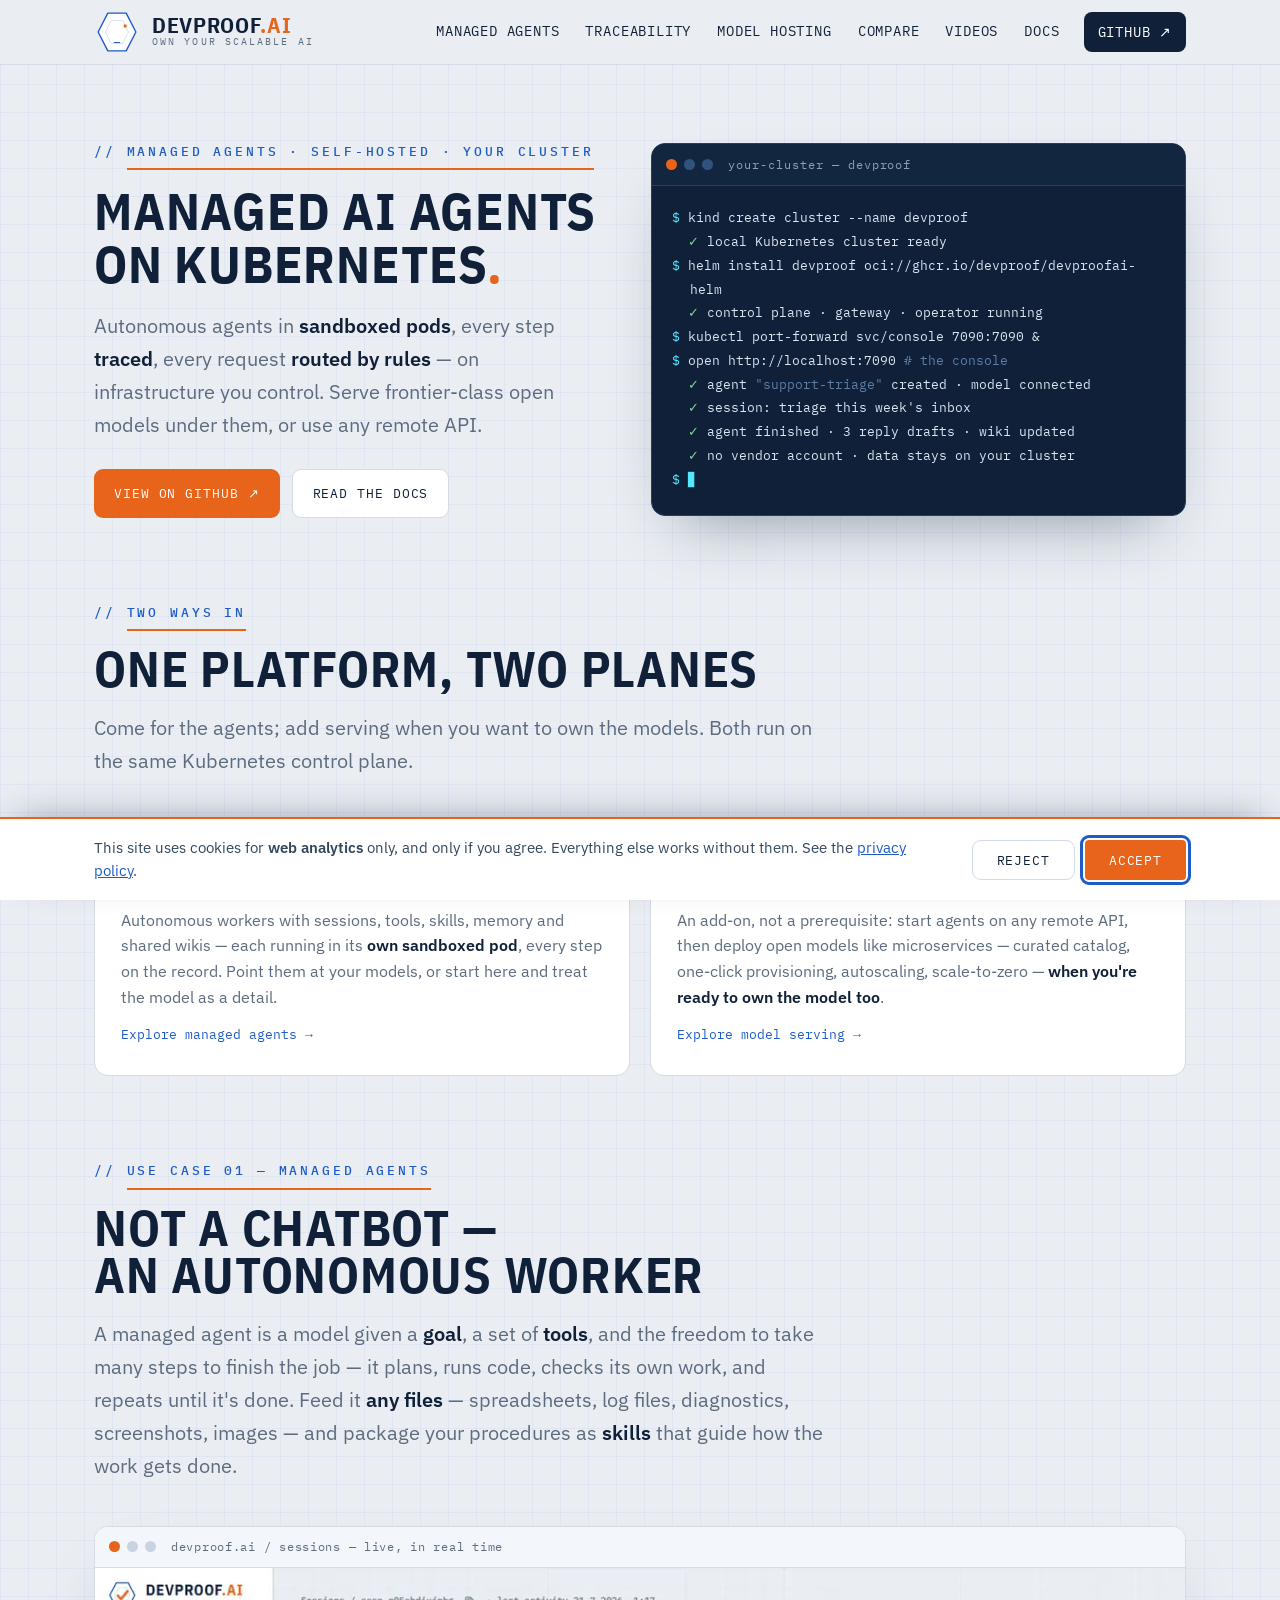
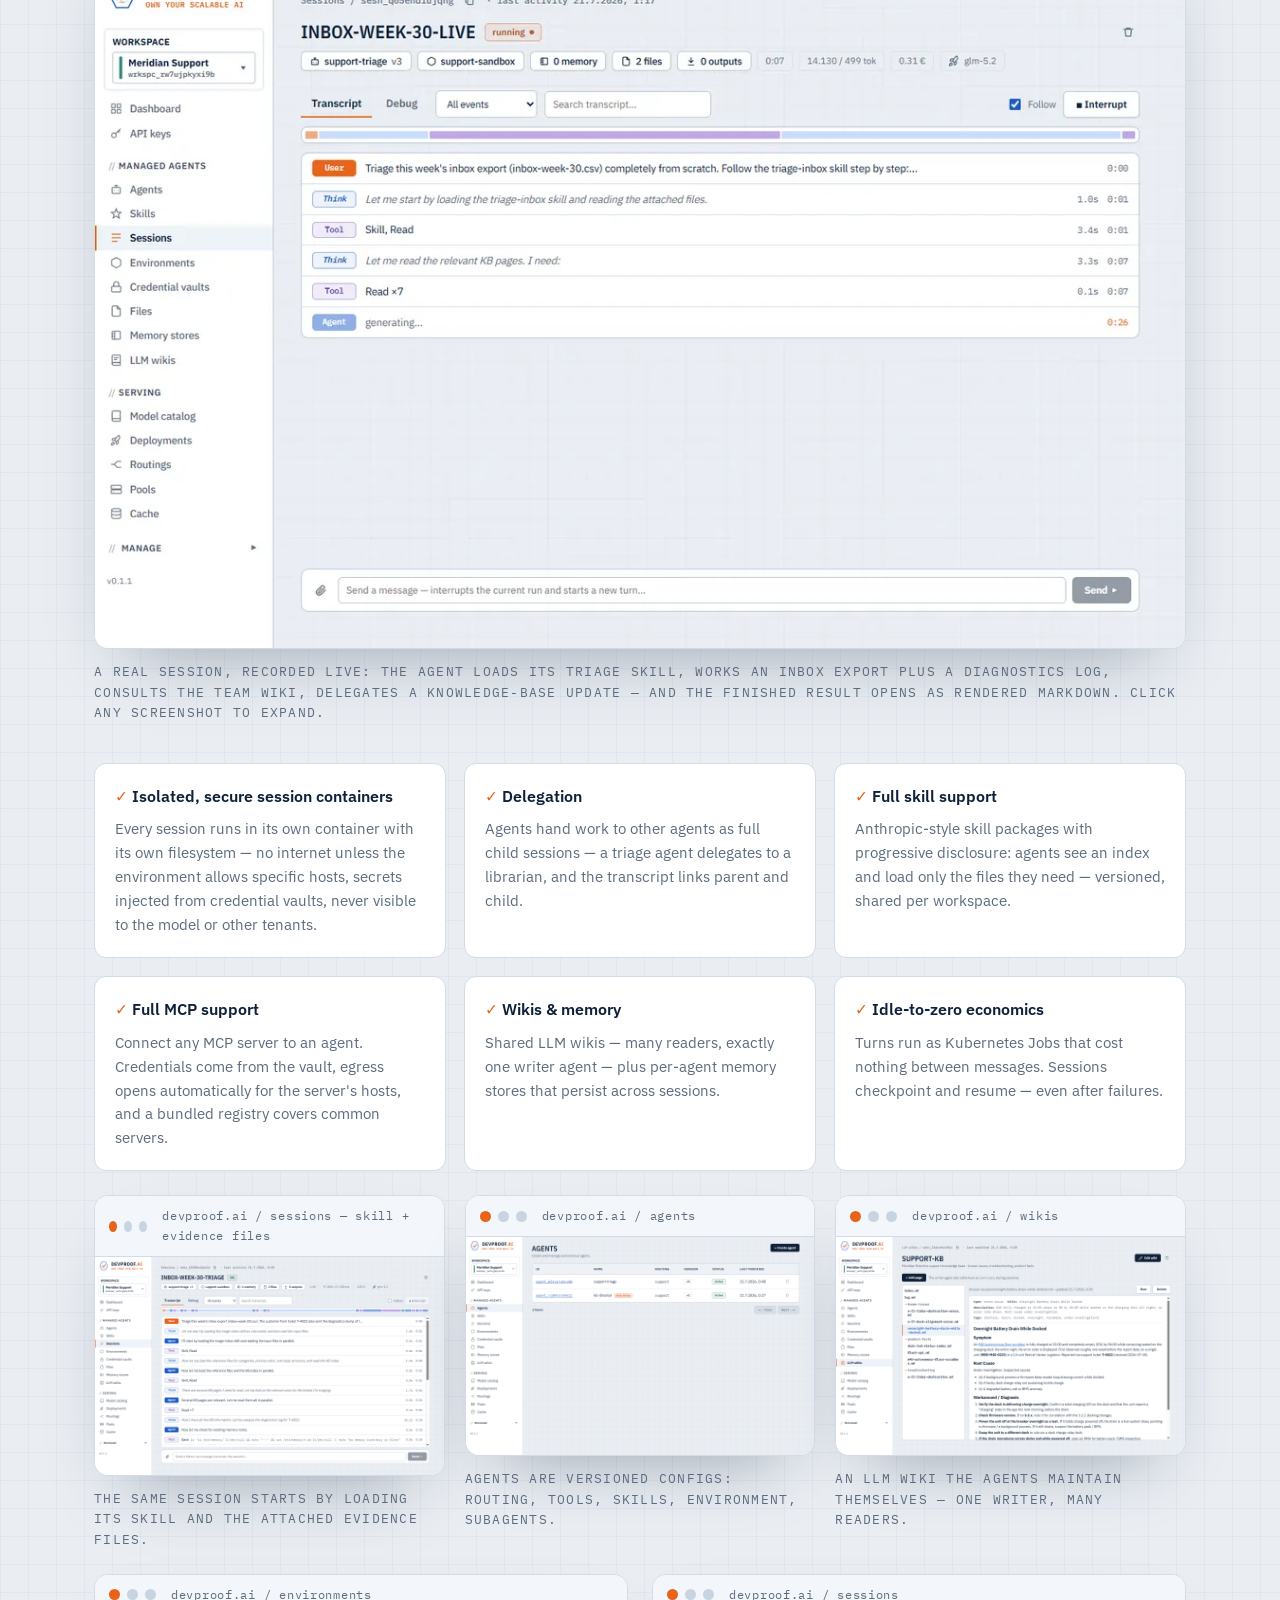
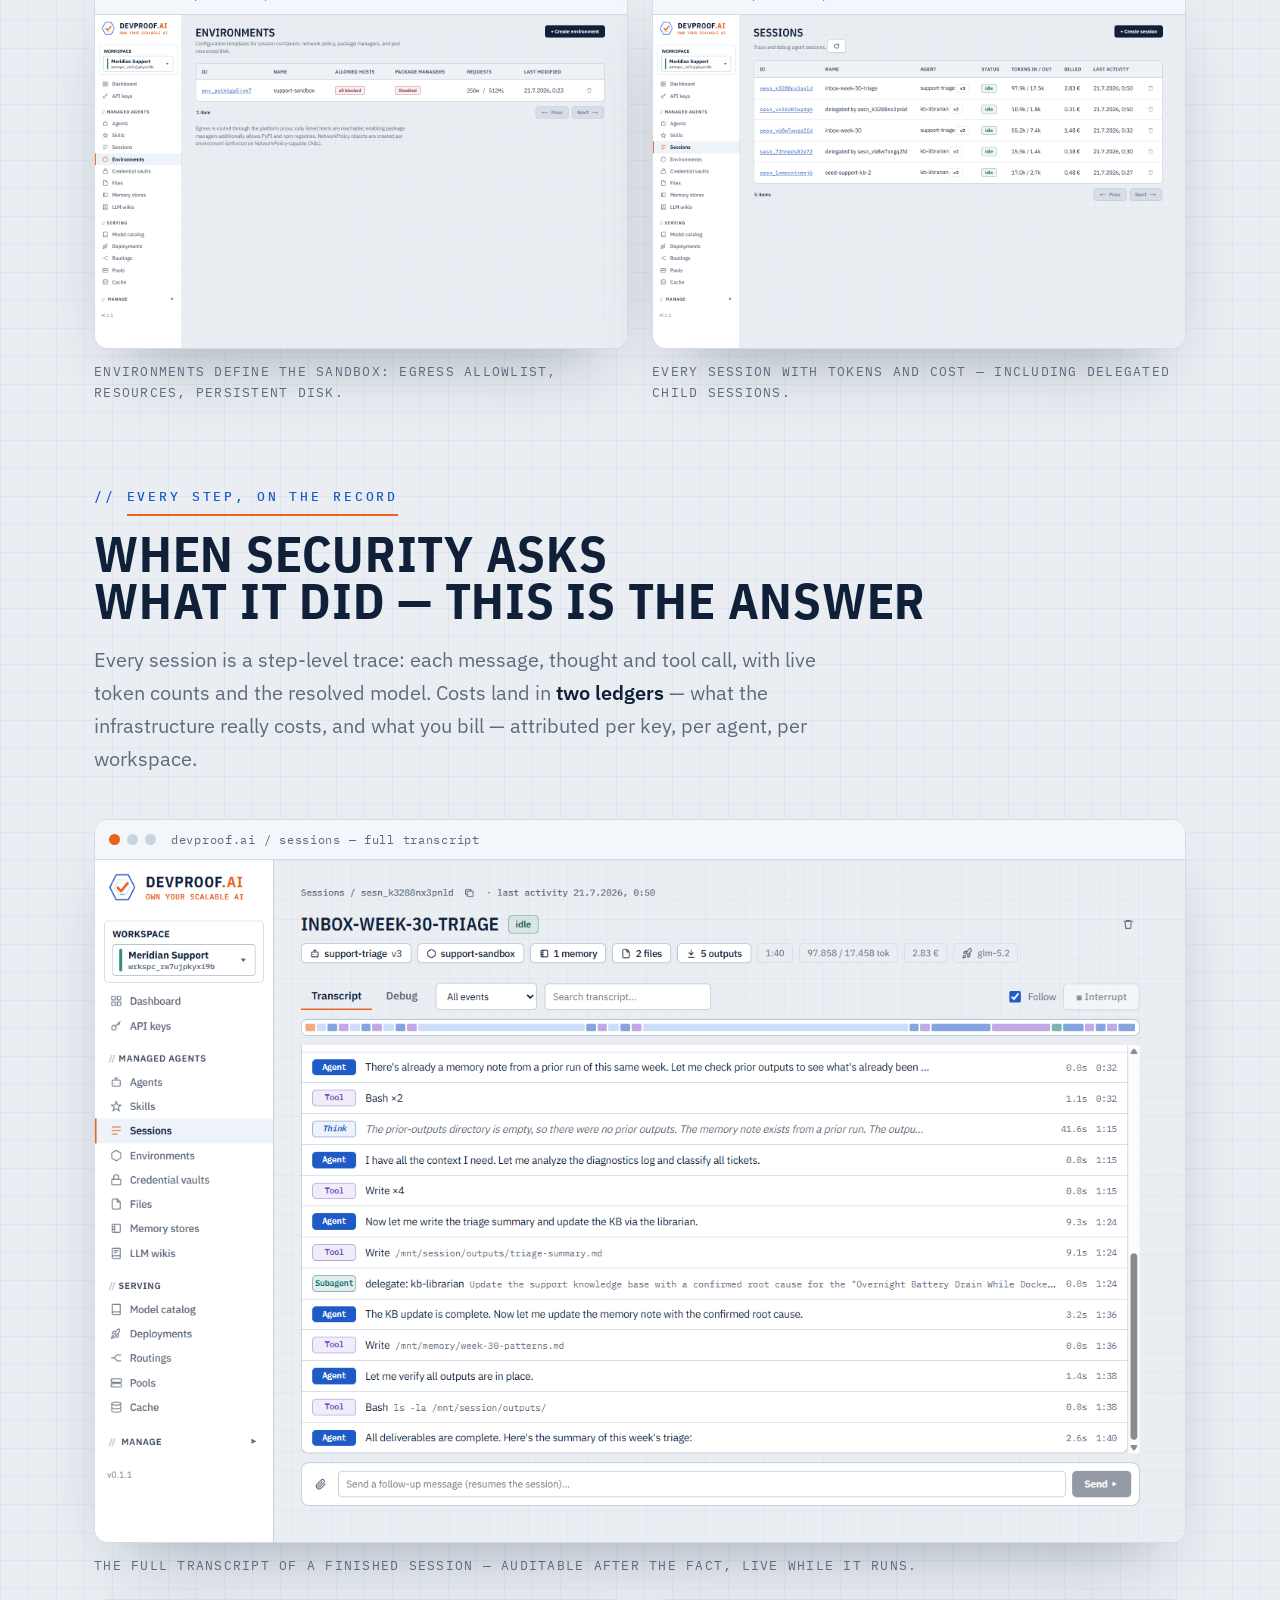
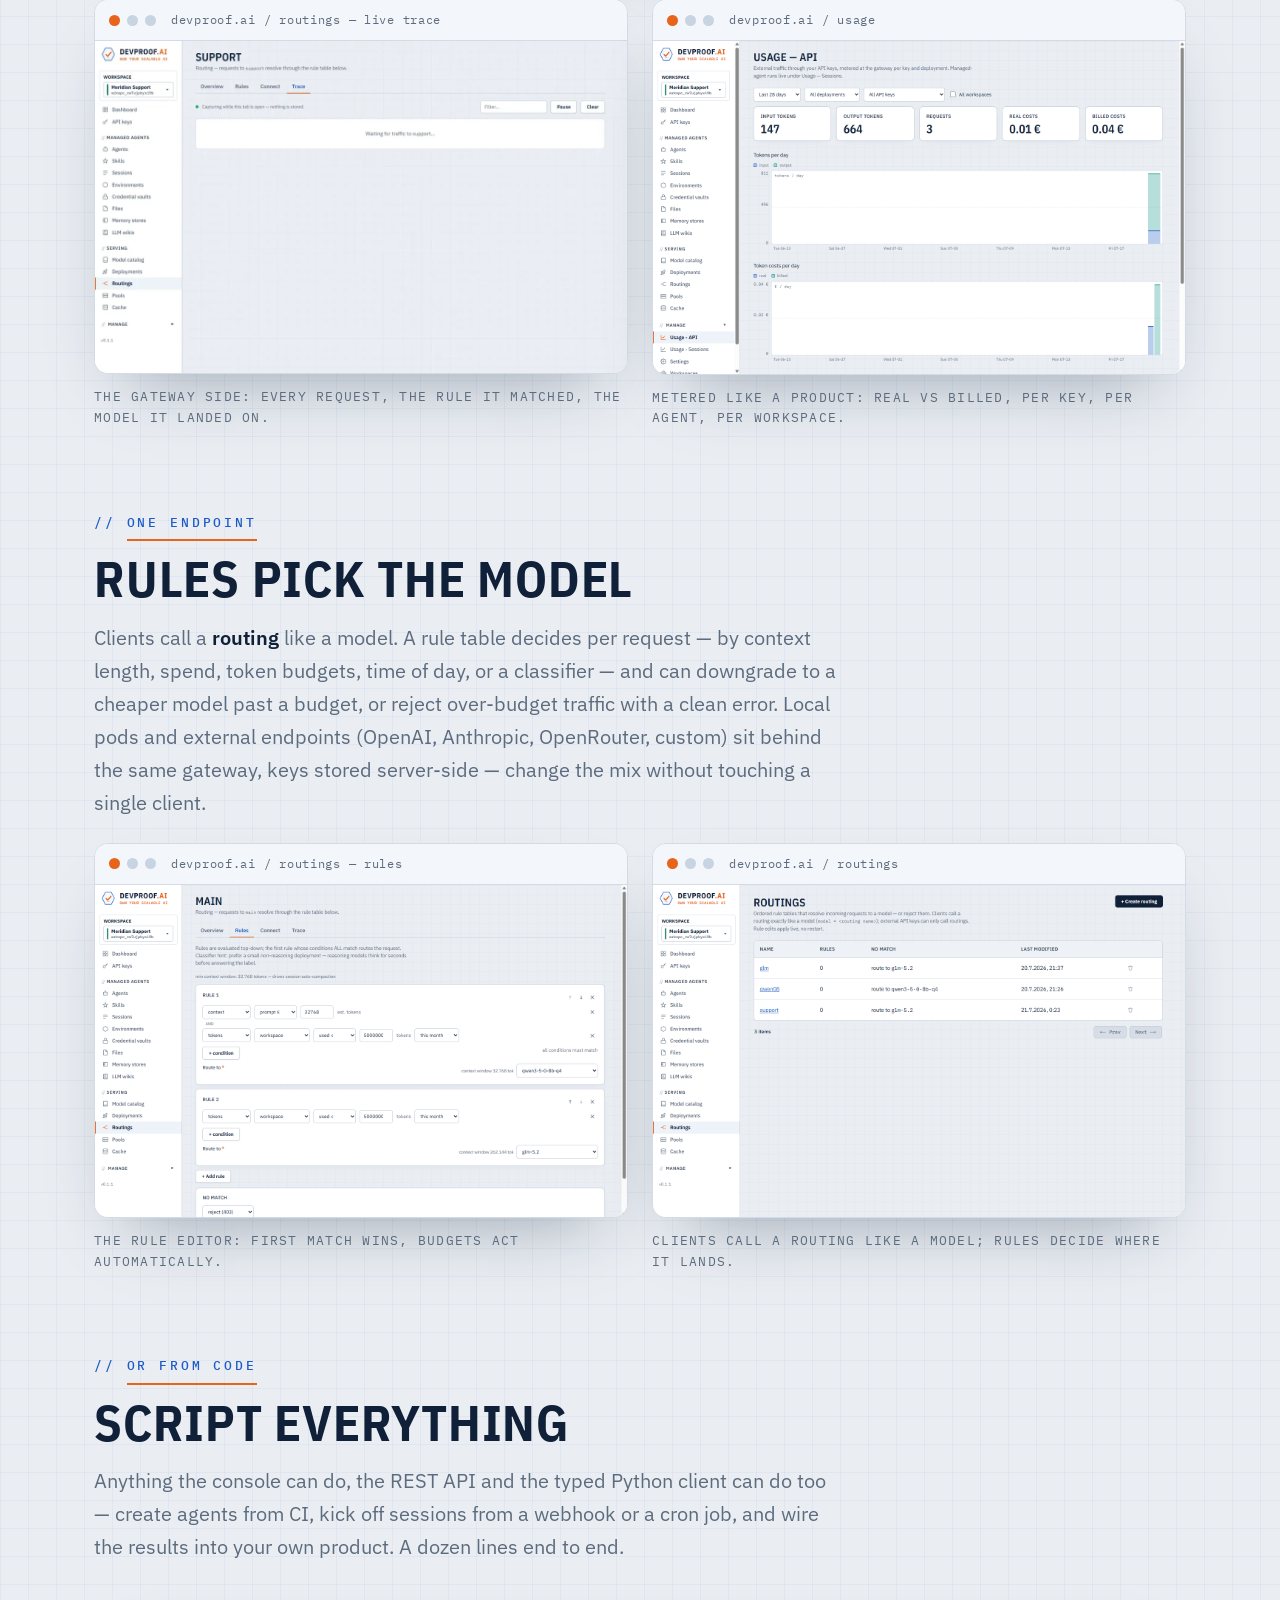
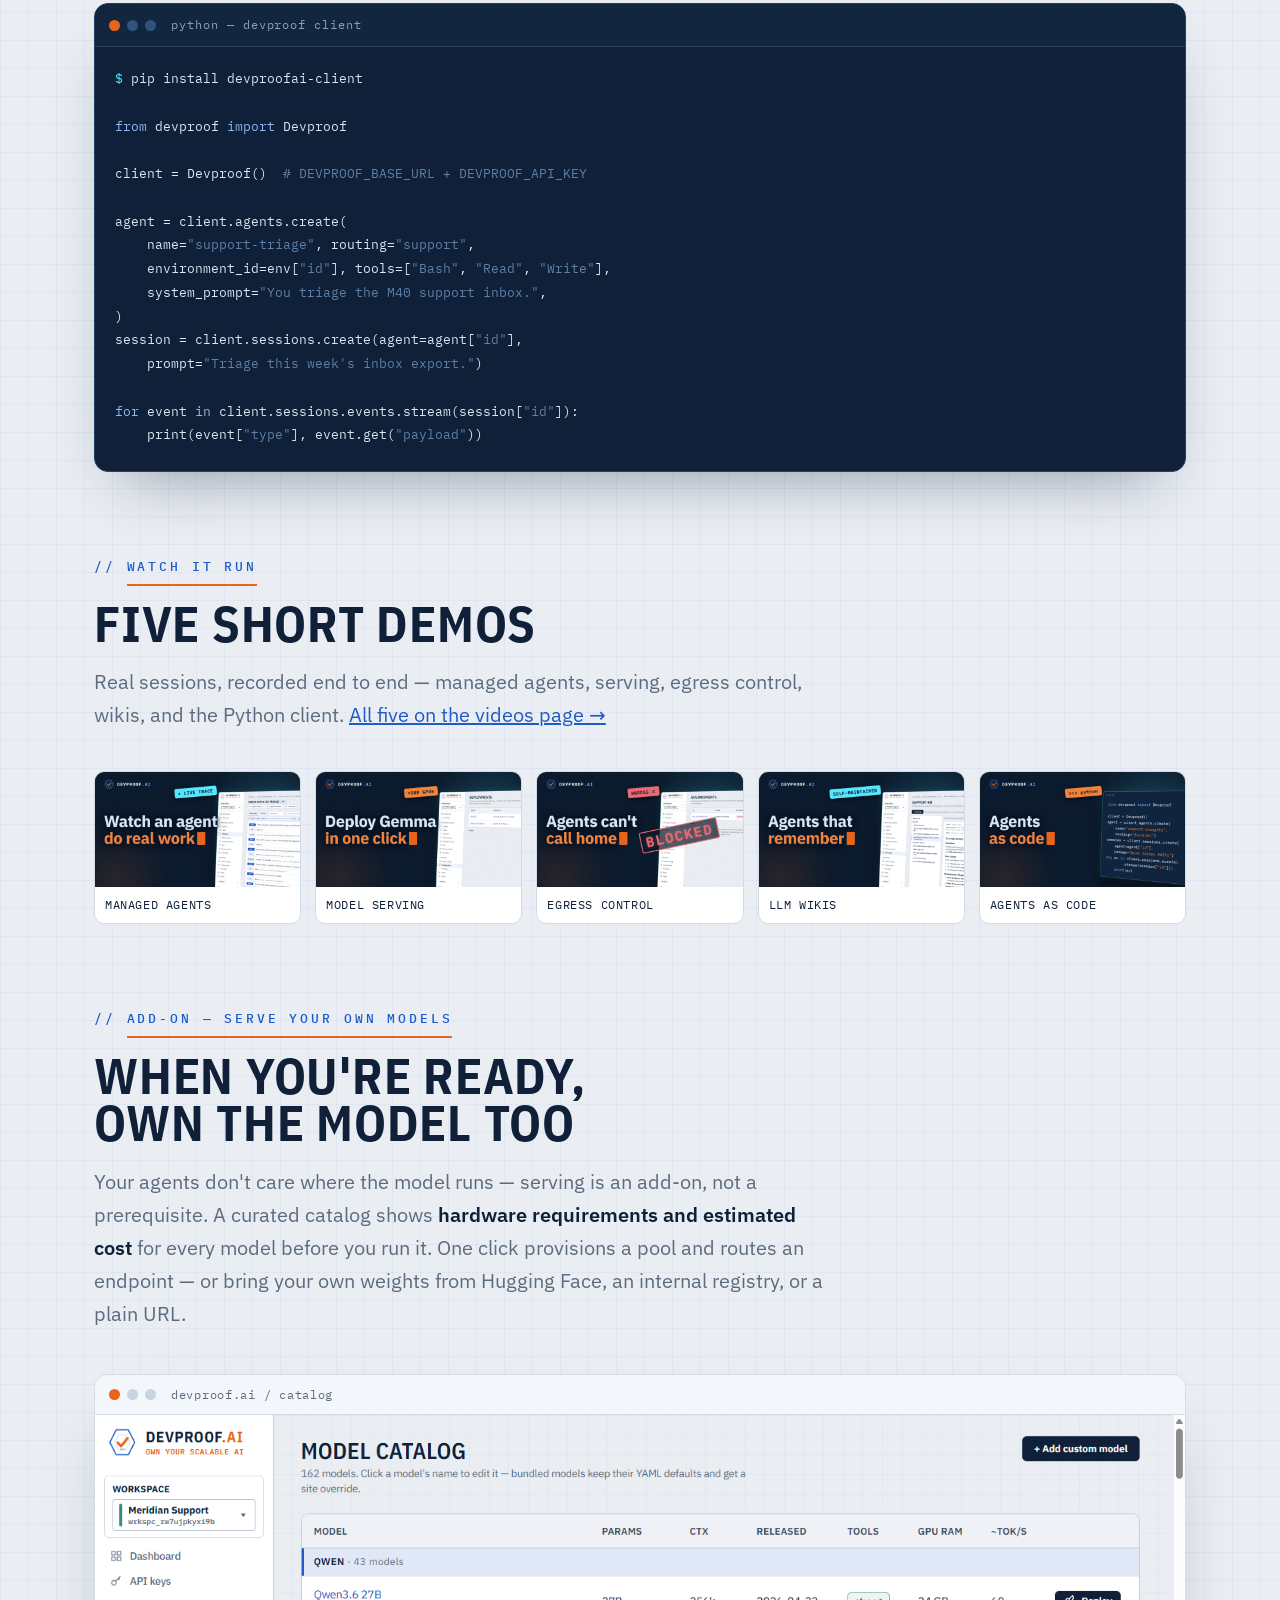
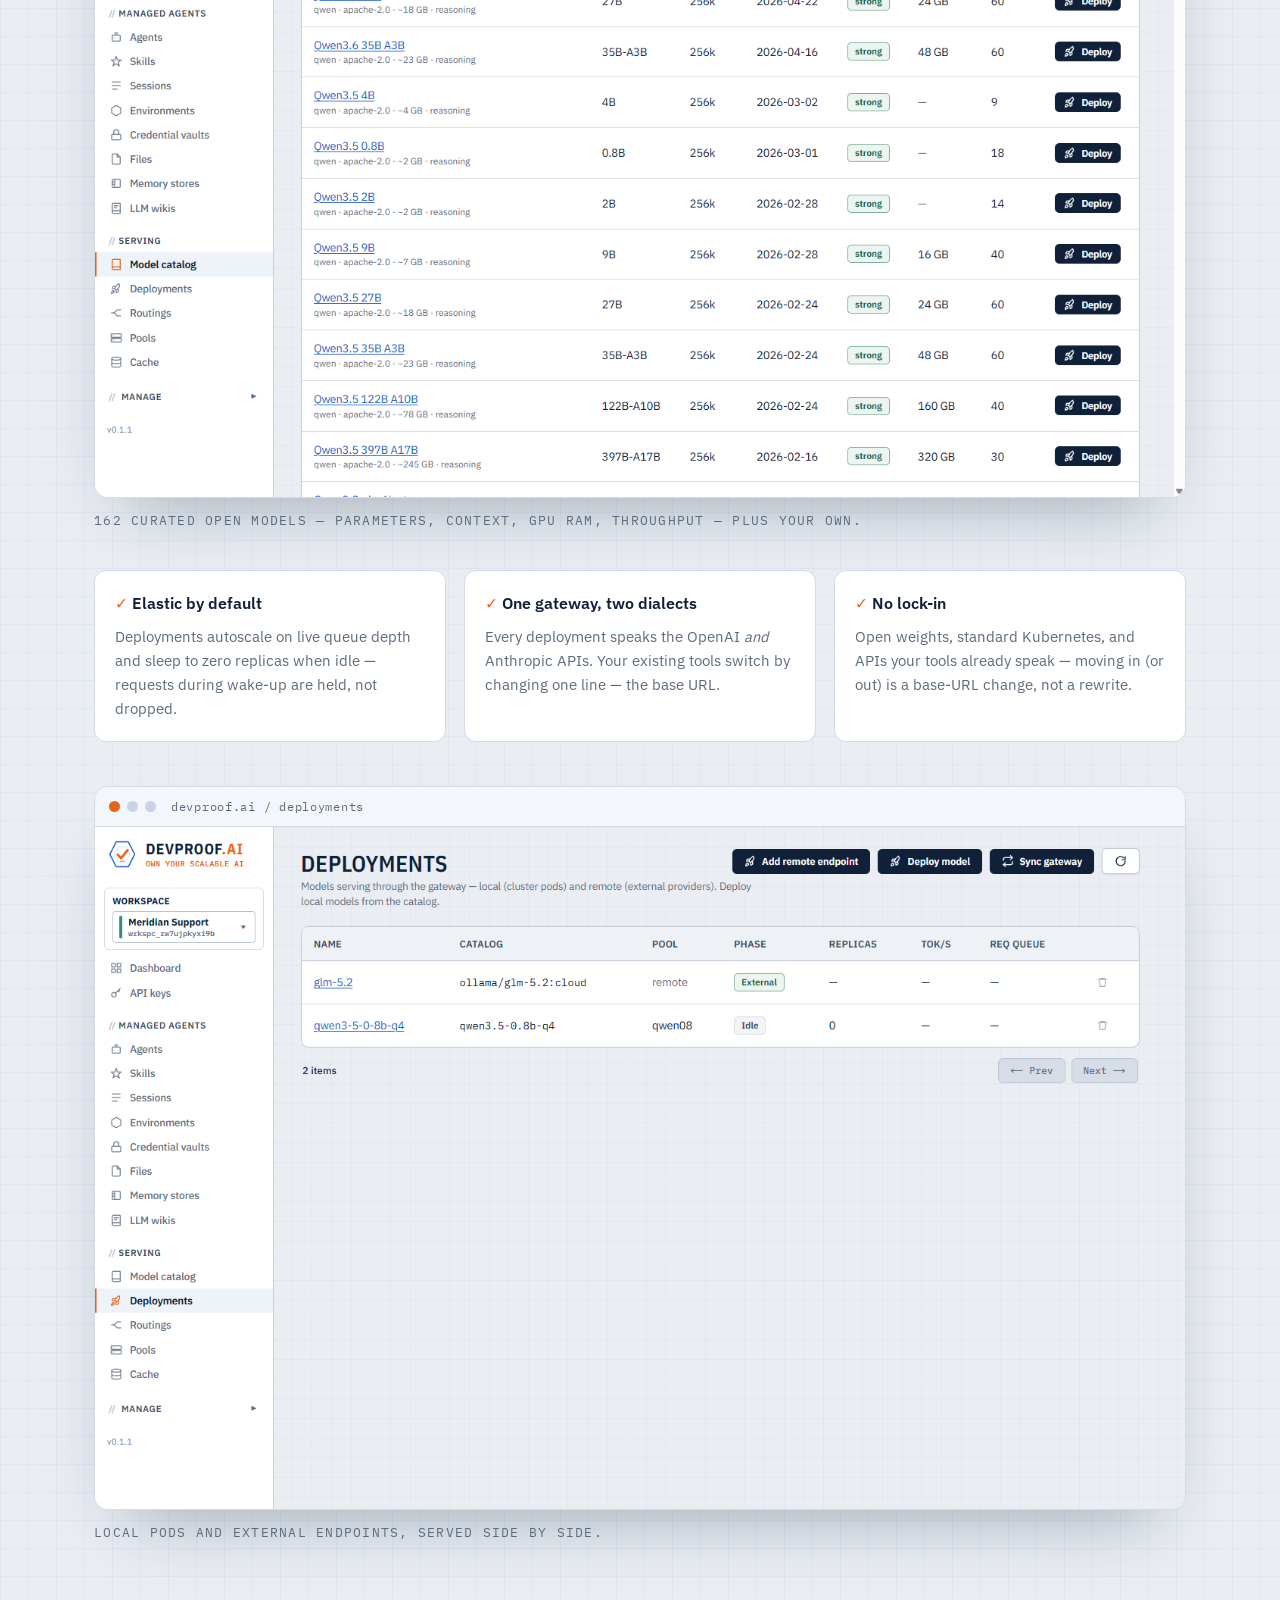
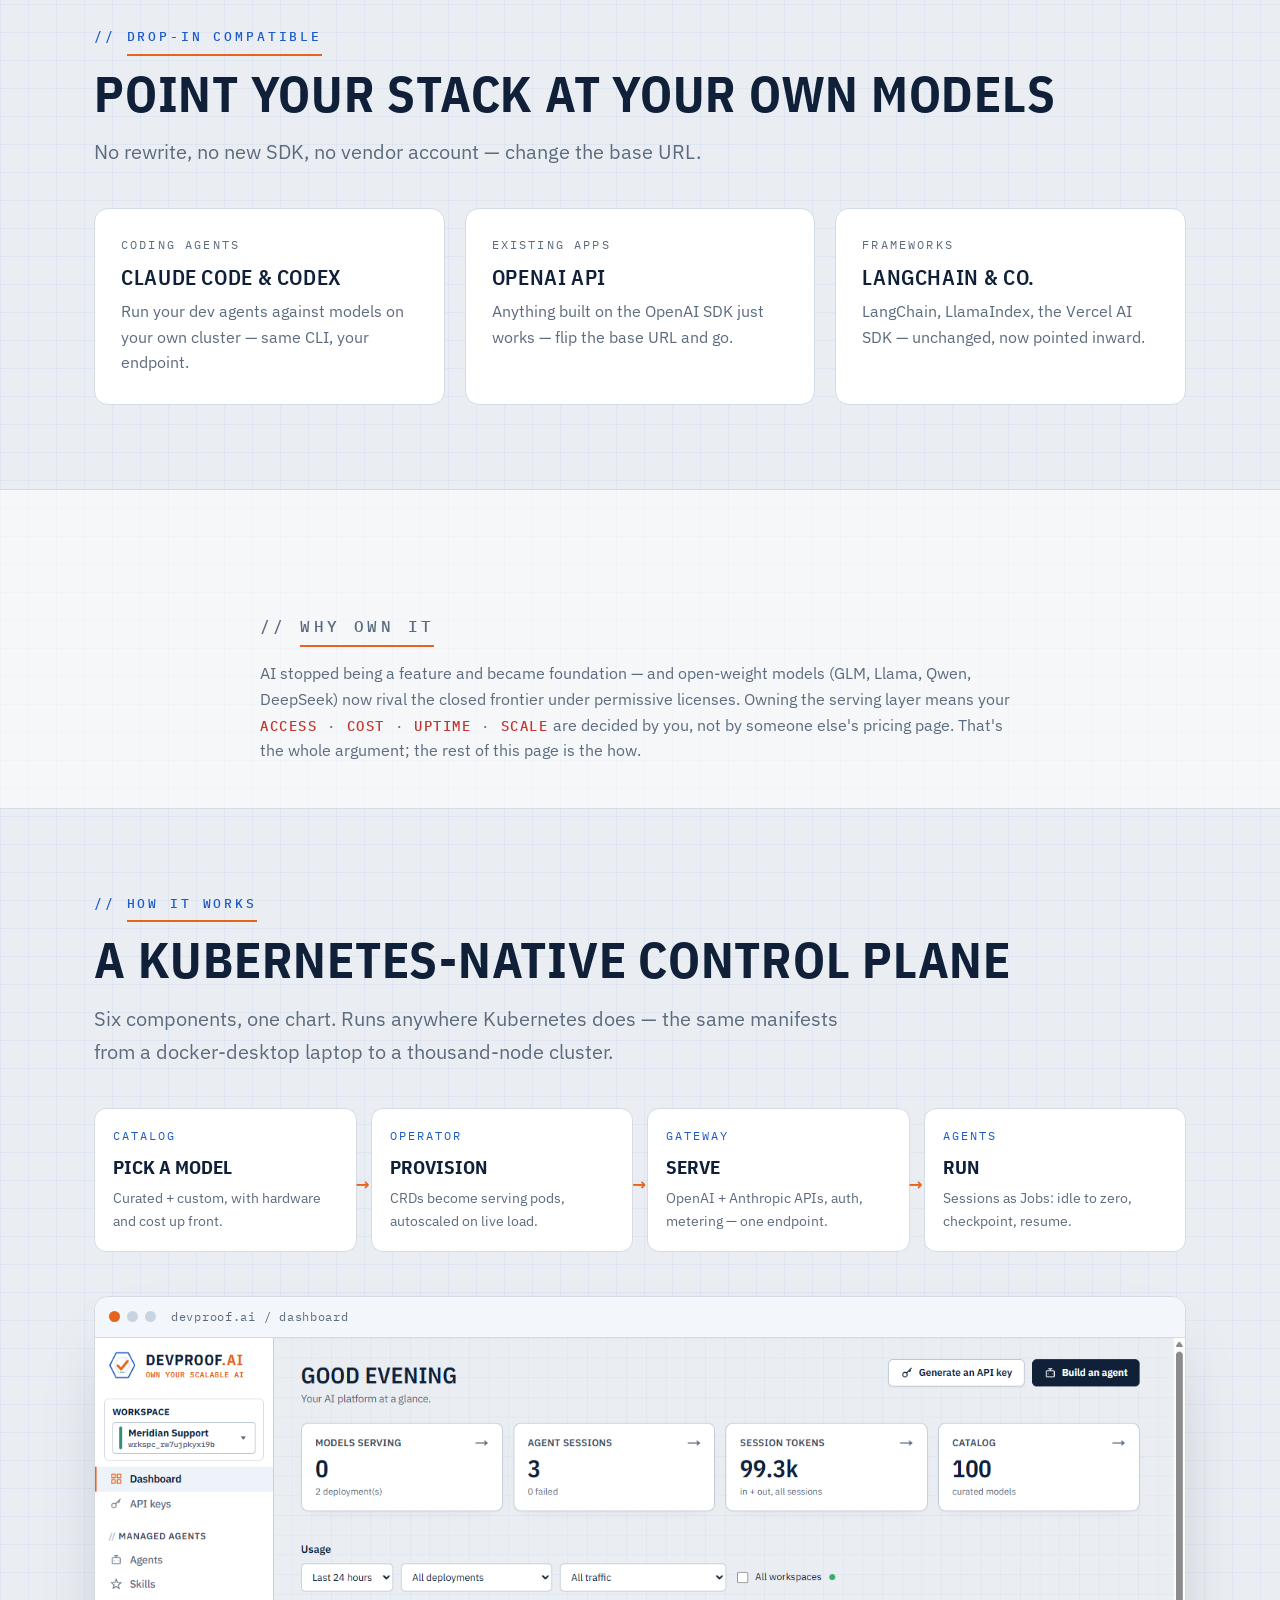
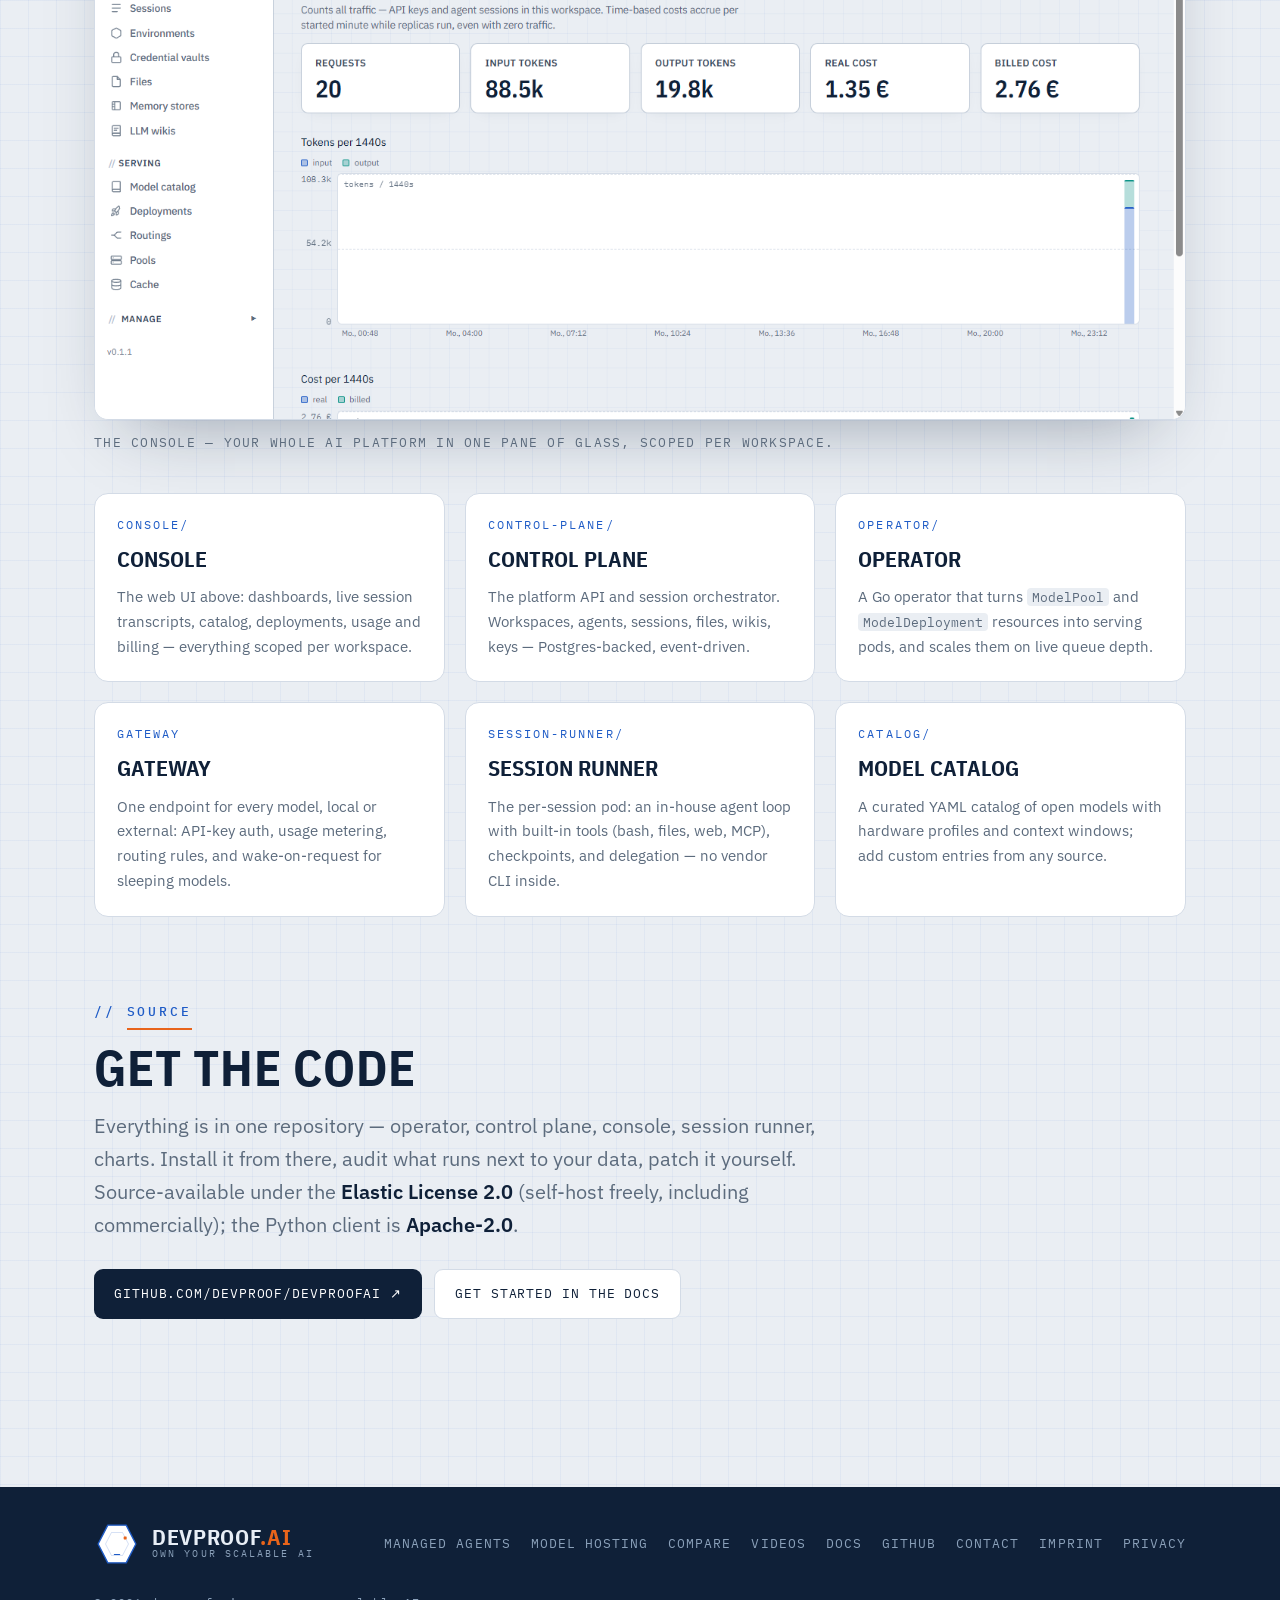
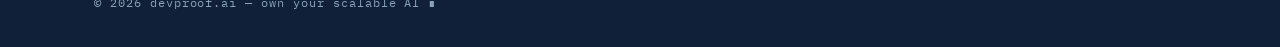
==== commit 894896e6: "seo: comparison page, social cards and indexing metadata The site was indexed in neither Google nor " ====
--- a/index.html
+++ b/index.html
@@ -3,11 +3,41 @@
 <head>
 <meta charset="utf-8">
 <meta name="viewport" content="width=device-width,initial-scale=1">
-<title>DEVPROOF.AI — Own your scalable AI</title>
-<meta name="description" content="Managed AI agents on Kubernetes — sandboxed sessions, step-level traces, rule-based routing. Self-host open models under them, or use any remote API.">
+<title>DEVPROOF.AI — Open-source managed AI agents on Kubernetes</title>
+<meta name="description" content="Run autonomous AI agents in sandboxed Kubernetes pods you control — durable sessions, step-level traces, rule-based model routing. Open source, Apache-2.0.">
+<link rel="canonical" href="https://devproof.ai/">
 <link rel="stylesheet" href="assets/fonts.css">
 <link rel="stylesheet" href="assets/site.css">
 <link rel="icon" type="image/svg+xml" href="assets/mark.svg">
+<meta property="og:type" content="website">
+<meta property="og:site_name" content="DEVPROOF.AI">
+<meta property="og:title" content="DEVPROOF.AI — Open-source managed AI agents on Kubernetes">
+<meta property="og:description" content="Run autonomous AI agents in sandboxed Kubernetes pods you control — durable sessions, step-level traces, rule-based model routing. Open source, Apache-2.0.">
+<meta property="og:url" content="https://devproof.ai/">
+<meta property="og:image" content="https://devproof.ai/assets/og.png">
+<meta property="og:image:width" content="1200">
+<meta property="og:image:height" content="630">
+<meta property="og:image:alt" content="DEVPROOF.AI — open-source managed AI agents on Kubernetes">
+<meta name="twitter:card" content="summary_large_image">
+<meta name="twitter:title" content="DEVPROOF.AI — Open-source managed AI agents on Kubernetes">
+<meta name="twitter:description" content="Run autonomous AI agents in sandboxed Kubernetes pods you control — durable sessions, step-level traces, rule-based model routing. Open source, Apache-2.0.">
+<meta name="twitter:image" content="https://devproof.ai/assets/og.png">
+<script type="application/ld+json">
+{
+  "@context": "https://schema.org",
+  "@type": "SoftwareApplication",
+  "name": "Devproof AI",
+  "applicationCategory": "DeveloperApplication",
+  "operatingSystem": "Kubernetes",
+  "url": "https://devproof.ai/",
+  "downloadUrl": "https://github.com/devproof/devproofai",
+  "codeRepository": "https://github.com/devproof/devproofai",
+  "license": "https://www.apache.org/licenses/LICENSE-2.0",
+  "description": "Open-source platform for running autonomous AI agents in sandboxed Kubernetes pods, with self-hosted LLM serving and rule-based model routing.",
+  "author": {"@type": "Person", "name": "Carsten Hufe"},
+  "offers": {"@type": "Offer", "price": "0", "priceCurrency": "EUR"}
+}
+</script>
 </head>
 <body>
 
@@ -47,6 +77,7 @@
       <a href="#agents">Managed agents</a>
       <a href="#trace">Traceability</a>
       <a href="#hosting">Model hosting</a>
+      <a href="compare.html">Compare</a>
       <a href="videos.html">Videos</a>
       <a href="docs/index.html">Docs</a>
       <a class="gh" href="https://github.com/devproof/devproofai">GitHub ↗</a>
@@ -469,6 +500,7 @@
     <nav aria-label="Footer">
       <a href="#agents">Managed agents</a>
       <a href="#hosting">Model hosting</a>
+      <a href="compare.html">Compare</a>
       <a href="videos.html">Videos</a>
       <a href="docs/index.html">Docs</a>
       <a href="https://github.com/devproof/devproofai">GitHub</a>
--- a/assets/site.css
+++ b/assets/site.css
@@ -299,4 +299,19 @@
 .facade .play i::after{content:"";border-style:solid;border-width:11px 0 11px 19px;border-color:transparent transparent transparent #fff;margin-left:4px}
 .facade:hover .play i,.facade:focus-visible .play i{background:var(--orange)}
 .vid-note{font-family:var(--mono);font-size:12px;color:var(--muted);margin-top:8px}
+/* subpage page-title: h1 semantics at section-heading scale (bare h1 is hero-sized) */
+h1.sec-head{font-size:clamp(30px,4.6vw,50px)}
 @media (max-width:980px){.video-grid{grid-template-columns:1fr}.video-grid figure:nth-child(5){max-width:none}}
+
+/* ── comparison page ── */
+.cmp-body{min-width:0;max-width:94ch}
+.cmp-scroll{overflow-x:auto;margin-top:18px;border:1px solid var(--line);border-radius:10px;background:#fff}
+.cmp-scroll table{border-collapse:collapse;width:100%;min-width:760px}
+.cmp-scroll th,.cmp-scroll td{border-bottom:1px solid var(--line);padding:10px 14px;text-align:left;font-size:14px;vertical-align:top}
+.cmp-scroll thead th{font-family:var(--mono);font-size:11.5px;letter-spacing:.14em;text-transform:uppercase;color:var(--muted);background:#F3F6FA}
+.cmp-scroll thead th.us{color:var(--blue)}
+.cmp-scroll tbody th{font-family:var(--sans);font-size:14px;font-weight:600;color:var(--ink);background:#FAFCFE;white-space:nowrap}
+.cmp-scroll tbody tr:last-child th,.cmp-scroll tbody tr:last-child td{border-bottom:0}
+.cmp-y{color:var(--blue);font-weight:600}
+.cmp-n{color:var(--muted)}
+.cmp-asof{font-family:var(--mono);font-size:12px;color:var(--muted);margin-top:10px}
